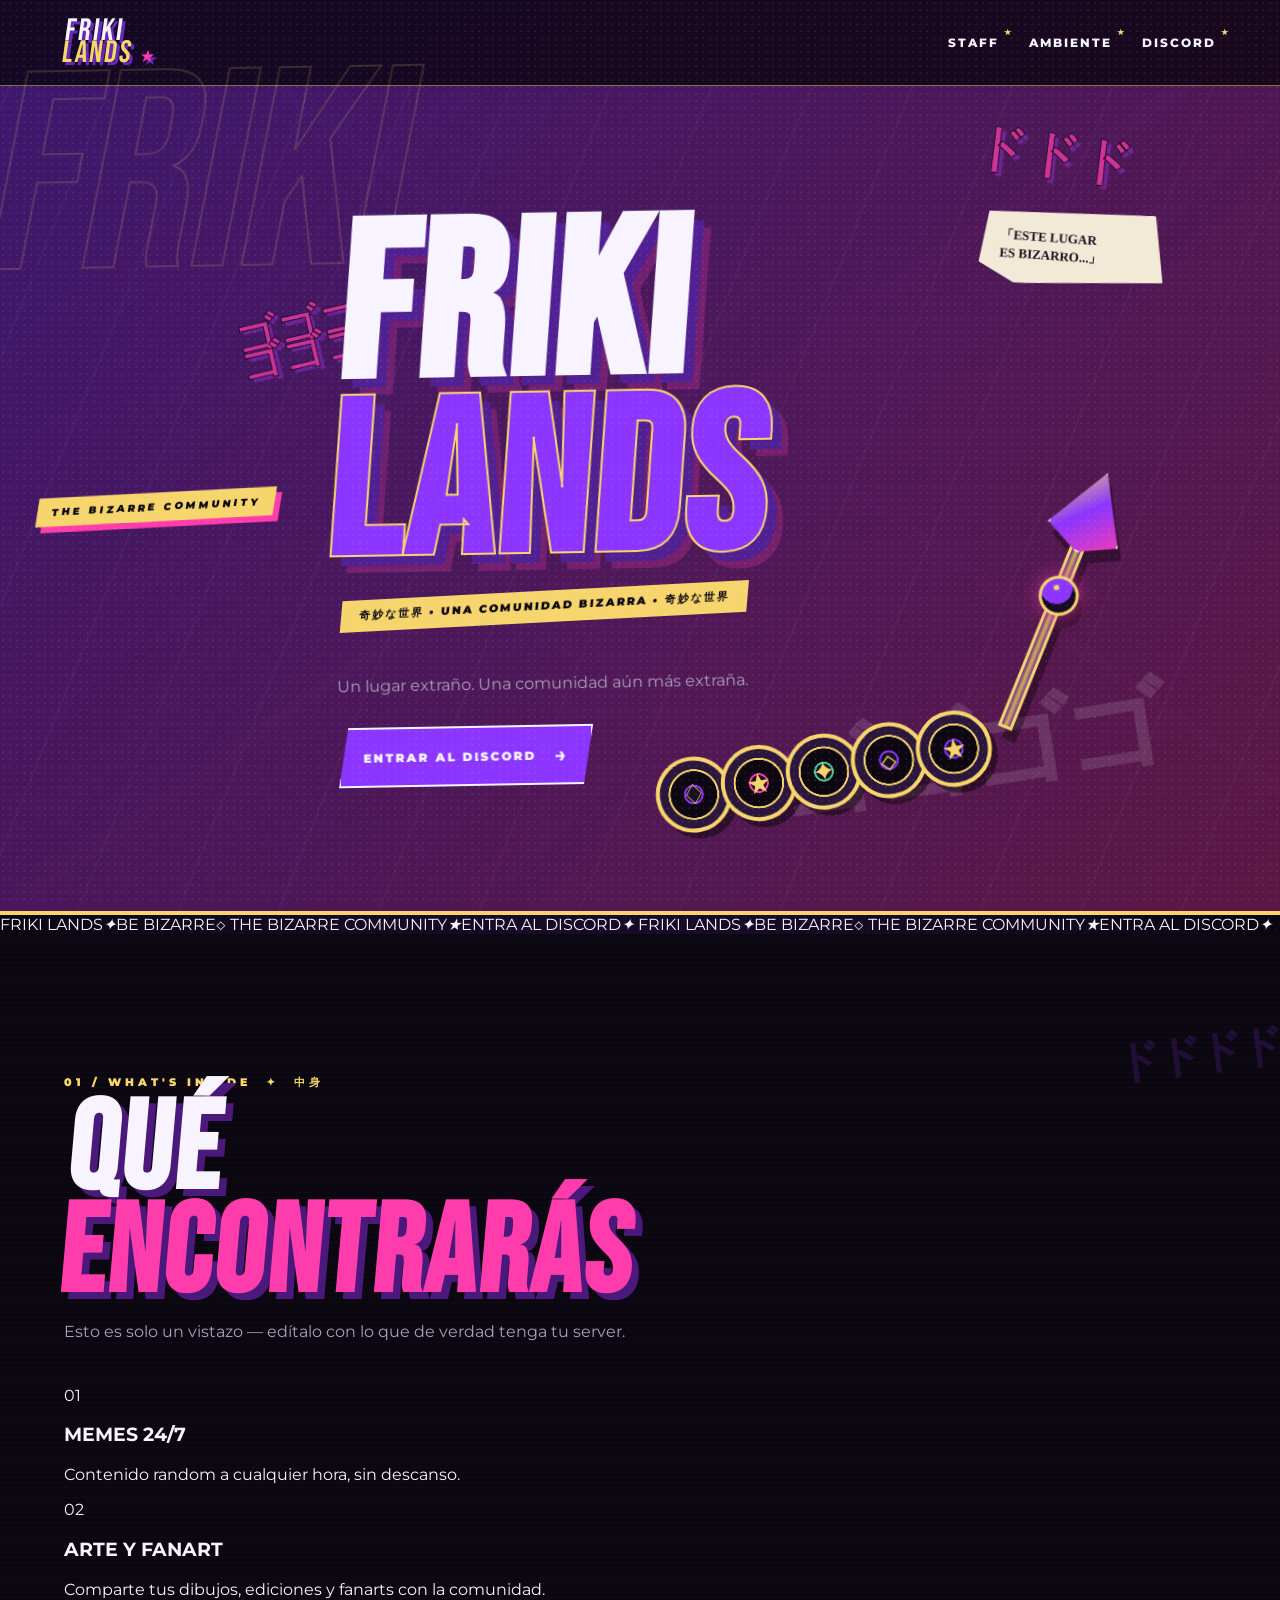
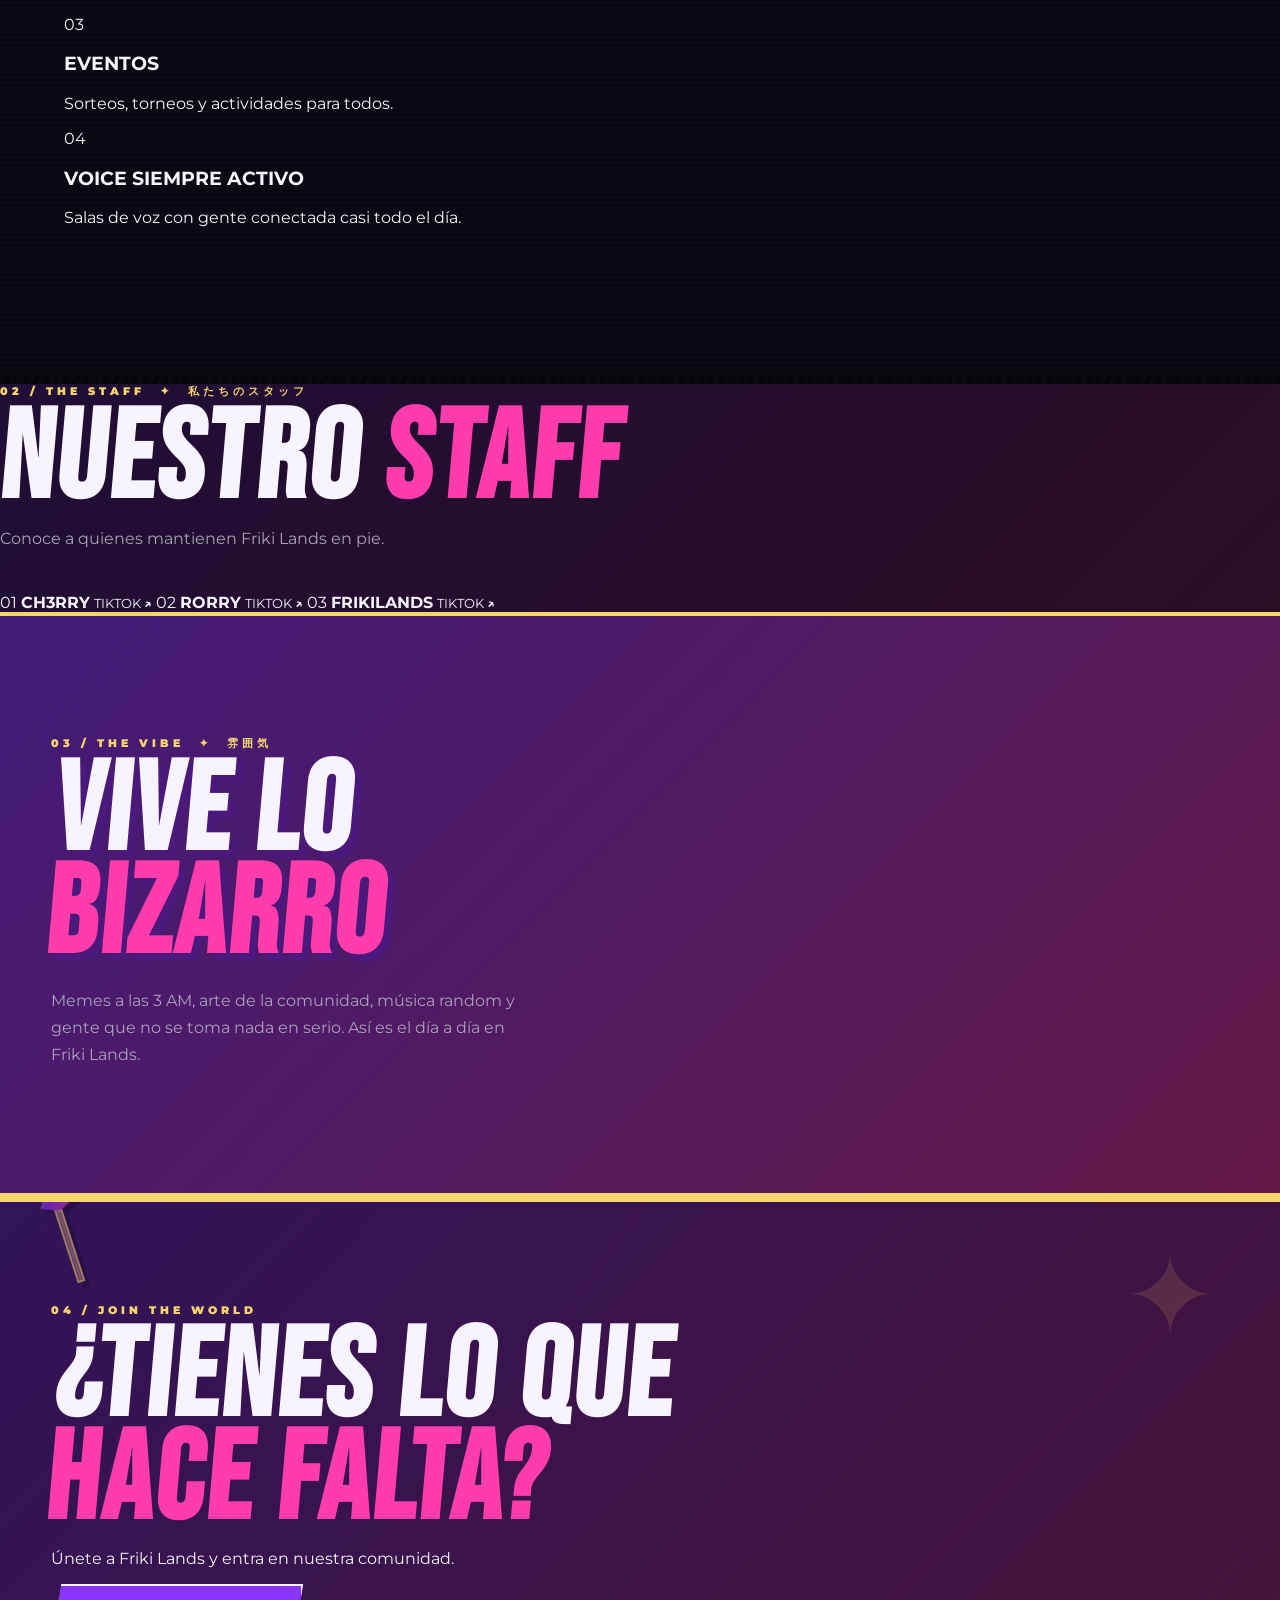
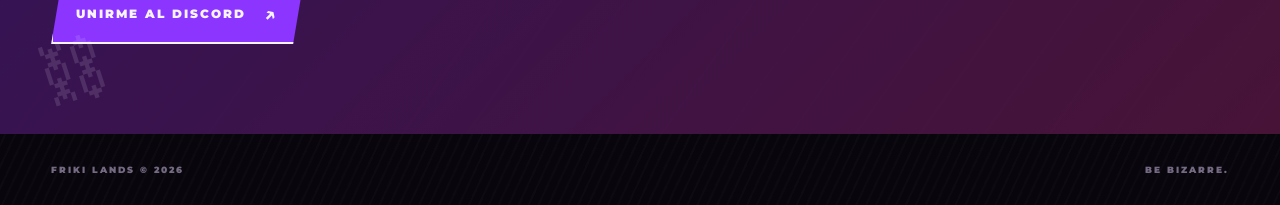
==== index.html @ d0665394 "Update index.html" ====
<!DOCTYPE html>
<html lang="es">
<head>
  <meta charset="UTF-8">
  <meta name="viewport" content="width=device-width, initial-scale=1.0">
  <meta name="description" content="Friki Lands — comunidad y servidor de Discord.">
  <title>FRIKI LANDS — Bizarre Community</title>

  <link rel="icon" href="data:image/svg+xml,<svg xmlns=%22http://www.w3.org/2000/svg%22 viewBox=%220 0 100 100%22><text y=%22.9em%22 font-size=%2290%22>⭐</text></svg>">

  <meta property="og:title" content="FRIKI LANDS — Bizarre Community">
  <meta property="og:description" content="Un lugar extraño. Una comunidad aún más extraña. Únete a nuestro Discord.">
  <meta property="og:type" content="website">
  <meta property="og:url" content="https://nex47-coder.github.io/friki-lands/">
  <meta name="theme-color" content="#09060f">

  <link rel="stylesheet" href="style.css">
</head>
<body>

  <!-- ============ HERO ============ -->
  <header class="hero">
    <div class="duo-photo" aria-hidden="true">
      <div class="duo-img"></div>
      <div class="duo-tint"></div>
      <div class="duo-dark"></div>
    </div>

    <nav>
      <a class="logo" href="#inicio">FRIKI<br><span>LANDS</span> <i>★</i></a>
      <div class="nav-links">
        <a href="#staff">STAFF</a>
        <a href="#ambiente">AMBIENTE</a>
        <a href="#discord">DISCORD</a>
      </div>
    </nav>

    <main id="inicio" class="hero-content">
      <div class="manga-tag">THE BIZARRE COMMUNITY</div>

      <div class="hero-copy">
        <div class="hero-sfx sfx-left">ゴゴゴ<br>ゴゴゴ</div>
        <div class="hero-sfx sfx-right">ドドド</div>

        <h1>FRIKI<br><span>LANDS</span></h1>
        <div class="japanese-strip">奇妙な世界 • UNA COMUNIDAD BIZARRA • 奇妙な世界</div>

        <p class="subtitle">Un lugar extraño. Una comunidad aún más extraña.</p>
        <a class="jojo-button" href="#discord">ENTRAR AL DISCORD <b>→</b></a>
      </div>

      <div class="requiem-arrow" aria-hidden="true">
        <div class="arrow-shaft"></div>
        <div class="arrow-head"></div>
        <div class="arrow-orb"></div>
      </div>

      <div class="stand-discs" aria-hidden="true">
        <div class="disc d1">♢</div><div class="disc d2">★</div>
        <div class="disc d3">✦</div><div class="disc d4">◇</div>
        <div class="disc d5">★</div>
      </div>

      <div class="speech-bubble">「ESTE LUGAR<br>ES BIZARRO...」</div>
      <div class="onomatopoeia">ゴゴゴゴ</div>
    </main>
  </header>

  <div class="section-divider div-gold"></div>

  <!-- ============ MARQUEE ============ -->
  <div class="marquee" aria-hidden="true">
    <div class="marquee-track">
      <span>FRIKI LANDS</span><i>✦</i><span>BE BIZARRE</span><i>◇</i>
      <span>THE BIZARRE COMMUNITY</span><i>★</i><span>ENTRA AL DISCORD</span><i>✦</i>
      <span>FRIKI LANDS</span><i>✦</i><span>BE BIZARRE</span><i>◇</i>
      <span>THE BIZARRE COMMUNITY</span><i>★</i><span>ENTRA AL DISCORD</span><i>✦</i>
    </div>
  </div>

  <div class="section-divider div-purple"></div>

  <!-- ============ FEATURES ============ -->
  <section id="features" class="section features-section">
    <p class="section-label">01 / WHAT'S INSIDE　✦　中身</p>
    <h2>QUÉ<br><span>ENCONTRARÁS</span></h2>
    <p class="section-text">Esto es solo un vistazo — edítalo con lo que de verdad tenga tu server.</p>

    <div class="features-grid">
      <div class="feature-card fc1">
        <span class="feature-number">01</span>
        <h3>MEMES 24/7</h3>
        <p>Contenido random a cualquier hora, sin descanso.</p>
      </div>
      <div class="feature-card fc2">
        <span class="feature-number">02</span>
        <h3>ARTE Y FANART</h3>
        <p>Comparte tus dibujos, ediciones y fanarts con la comunidad.</p>
      </div>
      <div class="feature-card fc3">
        <span class="feature-number">03</span>
        <h3>EVENTOS</h3>
        <p>Sorteos, torneos y actividades para todos.</p>
      </div>
      <div class="feature-card fc4">
        <span class="feature-number">04</span>
        <h3>VOICE SIEMPRE ACTIVO</h3>
        <p>Salas de voz con gente conectada casi todo el día.</p>
      </div>
    </div>
  </section>

  <div class="section-divider div-pink"></div>

  <!-- ============ STAFF ============ -->
  <section id="staff" class="staff-section">
    <div class="duo-photo" aria-hidden="true">
      <div class="duo-img"></div>
      <div class="duo-tint"></div>
      <div class="duo-dark"></div>
    </div>

    <div class="staff-inner">
      <p class="section-label">02 / THE STAFF　✦　私たちのスタッフ</p>
      <h2>NUESTRO <span>STAFF</span></h2>
      <p class="section-text">Conoce a quienes mantienen Friki Lands en pie.</p>

      <div class="staff-list">
        <a class="staff-row" href="https://www.tiktok.com/@t0mate.ch3rry?_r=1&_t=ZN-99SaPLfQAy6"
           target="_blank" rel="noopener noreferrer">
          <span class="row-number">01</span>
          <strong>CH3RRY</strong>
          <small>TIKTOK <b>↗</b></small>
        </a>
        <a class="staff-row" href="https://www.tiktok.com/@rorrr._01?_r=1&_t=ZN-99SaQRXqI9H"
           target="_blank" rel="noopener noreferrer">
          <span class="row-number">02</span>
          <strong>RORRY</strong>
          <small>TIKTOK <b>↗</b></small>
        </a>
        <a class="staff-row" href="https://www.tiktok.com/@friki.lands?_r=1&_t=ZN-99SaR3W61zS"
           target="_blank" rel="noopener noreferrer">
          <span class="row-number">03</span>
          <strong>FRIKILANDS</strong>
          <small>TIKTOK <b>↗</b></small>
        </a>
      </div>
    </div>
  </section>

  <div class="section-divider div-gold"></div>

  <!-- ============ AMBIENTE ============ -->
  <section id="ambiente" class="ambience-banner">
    <div class="duo-photo" aria-hidden="true">
      <div class="duo-img"></div>
      <div class="duo-tint"></div>
      <div class="duo-dark"></div>
    </div>
    <div class="ambience-content">
      <p class="section-label">03 / THE VIBE　✦　雰囲気</p>
      <h2>VIVE LO<br><span>BIZARRO</span></h2>
      <p class="ambience-text">Memes a las 3 AM, arte de la comunidad, música random y gente que no se toma nada en serio. Así es el día a día en Friki Lands.</p>
    </div>
  </section>

  <div class="section-divider div-purple"></div>

  <!-- ============ DISCORD CTA ============ -->
  <section id="discord" class="discord-section">
    <div class="duo-photo" aria-hidden="true">
      <div class="duo-img"></div>
      <div class="duo-tint"></div>
      <div class="duo-dark"></div>
    </div>

    <div class="discord-grid">
      <div class="discord-copy">
        <p class="section-label">04 / JOIN THE WORLD</p>
        <h2>¿TIENES LO QUE<br><span>HACE FALTA?</span></h2>
        <p>Únete a Friki Lands y entra en nuestra comunidad.</p>
        <a class="jojo-button" href="https://discord.gg/bZRkCKvanz"
           target="_blank" rel="noopener noreferrer">UNIRME AL DISCORD <b>↗</b></a>
      </div>

      <div class="discord-side" aria-hidden="true">
        <div class="mini-arrow">
          <div class="arrow-shaft"></div>
          <div class="arrow-head"></div>
        </div>
        <div class="disc-decoration">✦</div>
        <div class="chain-decoration">⛓</div>
      </div>
    </div>
  </section>

  <footer>
    <span>FRIKI LANDS © 2026</span>
    <span>BE BIZARRE.</span>
  </footer>

  <script src="script.js"></script>
</body>
</html>
---- style.css ----
@import url('https://fonts.googleapis.com/css2?family=Bebas+Neue&family=Montserrat:wght@400;600;800;900&display=swap');

:root {
  --bg: #09060f;
  --panel: #130d1d;
  --purple: #8b35ff;
  --pink: #ff3cac;
  --gold: #f7d56d;
  --white: #f7f4ff;
  --muted: #aaa0ba;
}

* { box-sizing: border-box; }
html { scroll-behavior: smooth; }

body {
  margin: 0;
  background:
    radial-gradient(circle at 70% 20%, rgba(139,53,255,.18), transparent 30%),
    var(--bg);
  color: var(--white);
  font-family: Montserrat, Arial, sans-serif;
  overflow-x: hidden;
}

a { color: inherit; text-decoration: none; }

.hero {
  min-height: 100vh;
  position: relative;
  isolation: isolate;
  overflow: hidden;
  background:
    linear-gradient(120deg, rgba(255,60,172,.08), transparent 35%),
    linear-gradient(300deg, rgba(139,53,255,.14), transparent 45%);
}

.hero::after {
  content: "";
  position: absolute;
  inset: 0;
  z-index: -1;
  background: repeating-linear-gradient(
    -68deg,
    transparent 0 90px,
    rgba(255,255,255,.025) 91px 93px
  );
  pointer-events: none;
}

nav {
  width: min(1200px, 92%);
  margin: auto;
  padding: 28px 0;
  display: flex;
  justify-content: space-between;
  align-items: center;
}

.logo {
  font-family: "Bebas Neue", sans-serif;
  font-size: 27px;
  line-height: .72;
  letter-spacing: 2px;
  transform: skew(-8deg);
}

.logo span { color: var(--gold); }

.nav-links {
  display: flex;
  gap: 30px;
  font-size: 12px;
  font-weight: 800;
  letter-spacing: 2px;
}

.nav-links a:hover { color: var(--gold); }

.hero-content {
  width: min(1200px, 92%);
  margin: 16vh auto 0;
  position: relative;
}

.eyebrow, .section-label {
  color: var(--gold);
  font-size: 11px;
  font-weight: 900;
  letter-spacing: 4px;
}

h1, h2 {
  font-family: "Bebas Neue", sans-serif;
  margin: 8px 0;
  line-height: .82;
  letter-spacing: 3px;
  transform: skew(-5deg);
}

h1 { font-size: clamp(90px, 17vw, 220px); }
h1 span, h2 span { color: var(--pink); }

.subtitle {
  max-width: 500px;
  color: var(--muted);
  font-size: 16px;
  line-height: 1.7;
  margin: 28px 0;
}

.jojo-button {
  display: inline-flex;
  align-items: center;
  gap: 18px;
  padding: 16px 23px;
  background: var(--purple);
  border: 2px solid var(--white);
  font-size: 12px;
  font-weight: 900;
  letter-spacing: 2px;
  clip-path: polygon(4% 0,100% 0,96% 100%,0 100%);
  transition: transform .2s, background .2s;
}

.jojo-button:hover {
  transform: translate(-5px,-5px) skew(-2deg);
  background: var(--pink);
}

.jojo-button b { font-size: 20px; }

.onomatopoeia {
  position: absolute;
  right: 7%;
  bottom: 10%;
  font-size: clamp(45px, 8vw, 110px);
  font-weight: 900;
  letter-spacing: -7px;
  opacity: .12;
  transform: rotate(-8deg);
}

.section {
  width: min(1200px, 92%);
  margin: auto;
  padding: 120px 0;
}

h2 { font-size: clamp(65px, 10vw, 125px); }

.section-text {
  color: var(--muted);
  margin-bottom: 45px;
}

.members {
  display: grid;
  grid-template-columns: repeat(3, 1fr);
  gap: 18px;
}

.member-card {
  min-height: 190px;
  padding: 25px;
  position: relative;
  display: flex;
  flex-direction: column;
  justify-content: flex-end;
  overflow: hidden;
  background: linear-gradient(145deg, #191024, #0d0914);
  border: 1px solid #38294a;
  transition: transform .2s, border-color .2s;
}

.member-card::before {
  content: attr(data-name);
  position: absolute;
  top: 10px;
  right: -5px;
  font-family: "Bebas Neue";
  font-size: 100px;
  opacity: .045;
}

.member-card:hover {
  transform: translateY(-8px) rotate(-1deg);
  border-color: var(--pink);
}

.card-number {
  position: absolute;
  top: 20px;
  left: 22px;
  color: var(--gold);
  font-size: 10px;
  font-weight: 900;
}

.member-card strong {
  font-family: "Bebas Neue";
  font-size: 50px;
  letter-spacing: 2px;
}

.member-card small {
  color: var(--pink);
  font-size: 10px;
  font-weight: 900;
  letter-spacing: 2px;
}

.discord-section {
  padding: 90px 4%;
  background:
    repeating-linear-gradient(125deg, transparent 0 50px, rgba(255,255,255,.025) 51px 53px),
    linear-gradient(135deg, #160b25, #09060f);
}

.discord-box {
  width: min(1000px, 100%);
  margin: auto;
  padding: clamp(35px, 7vw, 85px);
  border: 2px solid var(--purple);
  box-shadow: 15px 15px 0 rgba(255,60,172,.12);
}

.discord-box p:not(.section-label) {
  color: var(--muted);
  margin: 25px 0 35px;
}

footer {
  width: min(1200px, 92%);
  margin: auto;
  padding: 30px 0;
  display: flex;
  justify-content: space-between;
  color: #746a82;
  font-size: 9px;
  font-weight: 900;
  letter-spacing: 2px;
}

@media (max-width: 700px) {
  .nav-links { gap: 12px; font-size: 9px; }
  .hero-content { margin-top: 20vh; }
  .members { grid-template-columns: 1fr; }
  .member-card { min-height: 150px; }
  footer { flex-direction: column; gap: 10px; }
}


/* --- EXTRA BIZARRE / MANGA PRESENTATION --- */
body::before {
  content: "";
  position: fixed;
  inset: 0;
  pointer-events: none;
  z-index: 50;
  opacity: .10;
  background-image:
    radial-gradient(circle, rgba(255,255,255,.8) 1px, transparent 1px);
  background-size: 7px 7px;
  mix-blend-mode: screen;
}

.hero-content {
  transform: rotate(-1deg);
}

.hero-content::before {
  content: "FRIKI";
  position: absolute;
  left: -3vw;
  top: -9vh;
  z-index: -1;
  font-family: "Bebas Neue", sans-serif;
  font-size: clamp(120px, 22vw, 290px);
  letter-spacing: -4px;
  color: transparent;
  -webkit-text-stroke: 2px rgba(247,213,109,.16);
  transform: skew(-12deg);
}

h1 {
  text-shadow:
    7px 7px 0 rgba(139,53,255,.35),
    -4px 2px 0 rgba(255,60,172,.18);
}

h1 span {
  -webkit-text-stroke: 1px var(--white);
}

.eyebrow::before {
  content: "✦ ";
}

.jojo-button {
  box-shadow:
    7px 7px 0 rgba(255,60,172,.25),
    -4px -4px 0 rgba(247,213,109,.10);
}

.jojo-stars {
  position: absolute;
  right: 14%;
  top: 30%;
  font-size: 42px;
  letter-spacing: 14px;
  color: var(--gold);
  opacity: .28;
  transform: rotate(-14deg);
  animation: floatStars 3s ease-in-out infinite;
}

.arrow-shape {
  position: absolute;
  right: 4%;
  bottom: 18%;
  font-size: 130px;
  color: var(--pink);
  opacity: .10;
  transform: rotate(-25deg);
}

.section {
  position: relative;
}

.section::after {
  content: "ドドドド";
  position: absolute;
  right: 0;
  top: 90px;
  font-size: 45px;
  font-weight: 900;
  letter-spacing: -5px;
  color: var(--purple);
  opacity: .16;
  transform: rotate(-7deg);
}

.member-card {
  border-width: 2px;
  clip-path: polygon(0 7%, 4% 0, 96% 0, 100% 7%, 100% 94%, 96% 100%, 4% 100%, 0 94%);
}

.member-card strong {
  text-shadow: 4px 4px 0 rgba(139,53,255,.30);
}

.member-card:hover {
  box-shadow: 9px 9px 0 rgba(255,60,172,.15);
}

.discord-box {
  position: relative;
  overflow: hidden;
}

.discord-box::before {
  content: "！！";
  position: absolute;
  right: 2%;
  top: -25px;
  font-family: "Bebas Neue";
  font-size: 180px;
  color: var(--gold);
  opacity: .07;
  transform: rotate(12deg);
}

@keyframes floatStars {
  0%,100% { transform: translateY(0) rotate(-14deg); }
  50% { transform: translateY(-12px) rotate(-10deg); }
}


/* ===== FRIKI LANDS — EXTRA MANGA / BIZARRE STYLE ===== */

body {
  background:
    radial-gradient(circle at 50% 12%, rgba(139,53,255,.28), transparent 28%),
    repeating-linear-gradient(115deg, rgba(255,255,255,.018) 0 2px, transparent 2px 9px),
    #08050d;
}

.hero {
  min-height: 100vh;
  border-bottom: 4px solid #f7d56d;
}

.hero::before {
  content: "";
  position: absolute;
  inset: 70px 0 0;
  background:
    linear-gradient(145deg, transparent 0 48%, rgba(255,60,172,.11) 48.2% 49%, transparent 49.2%),
    linear-gradient(35deg, transparent 0 58%, rgba(139,53,255,.13) 58.2% 59%, transparent 59.2%);
  z-index: -1;
  pointer-events: none;
}

nav {
  border-bottom: 1px solid rgba(247,213,109,.5);
  max-width: none;
  width: 100%;
  padding: 20px 5%;
  background: rgba(5,3,9,.72);
  backdrop-filter: blur(6px);
}

.logo {
  font-size: 31px;
  text-shadow: 3px 3px 0 rgba(139,53,255,.7);
}

.logo i {
  color: var(--pink);
  font-style: normal;
  font-size: 17px;
}

.nav-links a {
  position: relative;
}
.nav-links a::after {
  content: "★";
  position: absolute;
  right: -14px;
  top: -8px;
  font-size: 8px;
  color: var(--gold);
}

.hero-content {
  width: min(1280px, 94%);
  min-height: calc(100vh - 75px);
  margin: 0 auto;
  display: flex;
  align-items: center;
  position: relative;
}

.hero-copy {
  width: 72%;
  position: relative;
  z-index: 3;
  padding: 80px 0 100px 5%;
}

.manga-tag {
  display: inline-block;
  padding: 8px 14px;
  background: var(--gold);
  color: #0a0610;
  font-weight: 900;
  font-size: 10px;
  letter-spacing: 3px;
  transform: skew(-12deg) rotate(-2deg);
  box-shadow: 6px 6px 0 var(--pink);
}

.hero-copy h1 {
  margin-top: 25px;
  font-size: clamp(105px, 17vw, 230px);
  -webkit-text-stroke: 2px #f7f4ff;
  text-shadow: 11px 10px 0 #512092, 18px 17px 0 rgba(255,60,172,.22);
}

.hero-copy h1 span {
  -webkit-text-stroke: 2px #f7d56d;
  color: #8b35ff;
}

.japanese-strip {
  display: inline-block;
  padding: 8px 18px;
  margin: 5px 0 20px 5px;
  background: #f7d56d;
  color: #0a0610;
  font-weight: 900;
  font-size: 11px;
  letter-spacing: 2px;
  transform: rotate(-2deg) skew(-8deg);
}

.hero-sfx {
  position: absolute;
  font-weight: 900;
  line-height: .65;
  color: var(--pink);
  opacity: .72;
  -webkit-text-stroke: 1px #120919;
  text-shadow: 4px 4px 0 #7b27a8;
  pointer-events: none;
}
.sfx-left { left: -4%; top: 25%; font-size: 42px; transform: rotate(-12deg); }
.sfx-right { right: 0; top: 4%; font-size: 52px; transform: rotate(8deg); }

.speech-bubble {
  position: absolute;
  right: 6%;
  top: 16%;
  width: 185px;
  padding: 20px;
  background: #f2e9d7;
  color: #17101d;
  font-family: Georgia, serif;
  font-weight: 900;
  font-size: 13px;
  line-height: 1.4;
  transform: rotate(5deg);
  clip-path: polygon(4% 8%, 94% 0, 100% 87%, 20% 100%, 0 75%);
  z-index: 5;
  box-shadow: 9px 9px 0 rgba(0,0,0,.45);
}

.requiem-arrow {
  position: absolute;
  right: 13%;
  bottom: 16%;
  width: 75px;
  height: 310px;
  transform: rotate(23deg);
  z-index: 4;
  filter: drop-shadow(8px 10px 0 rgba(0,0,0,.35));
}
.arrow-shaft {
  position: absolute;
  left: 30px;
  top: 55px;
  width: 15px;
  height: 220px;
  border: 3px solid #f7d56d;
  background: linear-gradient(90deg,#5d2aa0,#d8ad45,#6c35ad);
}
.arrow-head {
  position: absolute;
  left: 0;
  top: 0;
  width: 75px;
  height: 85px;
  background: linear-gradient(135deg,#f7d56d,#8b35ff 48%,#ff3cac);
  clip-path: polygon(50% 0,100% 78%,50% 100%,0 78%);
  border: 2px solid #f7f4ff;
}
.arrow-orb {
  position: absolute;
  left: 18px;
  top: 112px;
  width: 40px;
  height: 40px;
  border: 3px solid #f7d56d;
  border-radius: 50%;
  background: radial-gradient(circle at 35% 30%, #f7d56d 0 8%, #8b35ff 9% 50%, #160b25 51%);
  box-shadow: 0 0 20px rgba(255,60,172,.6);
}

.stand-discs {
  position: absolute;
  right: 21%;
  bottom: 12%;
  display: flex;
  gap: -2px;
  transform: rotate(-9deg);
  z-index: 2;
}
.disc {
  width: 76px;
  height: 76px;
  margin-left: -10px;
  border-radius: 50%;
  border: 4px solid #f7d56d;
  background: radial-gradient(circle, #17101f 0 16%, #8b35ff 17% 20%, #0c0710 21% 48%, #f7d56d 49% 52%, #2b173d 53%);
  display: grid;
  place-items: center;
  color: #f7d56d;
  font-size: 28px;
  box-shadow: 5px 7px 0 rgba(0,0,0,.45);
}
.d2 { background: radial-gradient(circle, #17101f 0 16%, #ff3cac 17% 20%, #0c0710 21% 48%, #f7d56d 49% 52%, #2b173d 53%); }
.d3 { background: radial-gradient(circle, #17101f 0 16%, #4bce9a 17% 20%, #0c0710 21% 48%, #f7d56d 49% 52%, #2b173d 53%); }

.section {
  width: 100%;
  padding: 130px 5%;
  background:
    repeating-linear-gradient(0deg, rgba(255,255,255,.015) 0 1px, transparent 1px 5px),
    #0b0710;
}

.section > * {
  max-width: 1200px;
  margin-left: auto;
  margin-right: auto;
}

.section h2 {
  text-shadow: 7px 7px 0 #4b197b;
}

.members {
  max-width: 1200px;
  perspective: 1000px;
}

.member-card {
  min-height: 300px;
  border: 3px solid #f7d56d;
  background:
    radial-gradient(circle at 80% 15%, rgba(255,255,255,.12), transparent 20%),
    repeating-linear-gradient(135deg, rgba(255,255,255,.03) 0 3px, transparent 3px 10px),
    linear-gradient(145deg, #241136, #0b0710);
  box-shadow: 9px 9px 0 #411665;
}

.member-card:nth-child(1) { transform: rotate(-2deg); }
.member-card:nth-child(2) { transform: translateY(15px) rotate(1deg); }
.member-card:nth-child(3) { transform: rotate(2deg); }

.member-card::after {
  content: "ド";
  position: absolute;
  right: 8px;
  bottom: -15px;
  font-size: 95px;
  font-weight: 900;
  color: var(--pink);
  opacity: .13;
}

.member-card strong {
  font-size: 58px;
  -webkit-text-stroke: 1px #f7f4ff;
  text-shadow: 5px 5px 0 #512092;
}

.member-card small {
  margin-top: 6px;
}

.discord-section {
  position: relative;
  overflow: hidden;
  border-top: 5px solid #f7d56d;
}

.discord-box {
  border: 3px solid #f7d56d;
  background:
    radial-gradient(circle at 50% 100%, rgba(255,60,172,.2), transparent 38%),
    #10091a;
  box-shadow: 12px 12px 0 #4b197b;
}

.discord-box h2 {
  text-shadow: 7px 7px 0 #512092;
}

.disc-decoration {
  position: absolute;
  right: 5%;
  top: 5%;
  font-size: 110px;
  color: var(--gold);
  opacity: .13;
}
.chain-decoration {
  position: absolute;
  left: 3%;
  bottom: 4%;
  font-size: 70px;
  opacity: .12;
  transform: rotate(-18deg);
}

@media (max-width: 800px) {
  .hero-copy { width: 100%; padding-left: 2%; }
  .requiem-arrow { right: 3%; opacity: .65; transform: rotate(23deg) scale(.75); }
  .stand-discs { right: 5%; bottom: 8%; transform: rotate(-9deg) scale(.7); }
  .speech-bubble { right: 2%; top: 12%; transform: rotate(5deg) scale(.8); }
  .sfx-right { right: 8%; }
}


/* ===== FRIKI LANDS — STAND ARROWS & DISCS: ANIMACIÓN + NUEVAS ZONAS ===== */

@keyframes orbPulse {
  0%, 100% { box-shadow: 0 0 20px rgba(255,60,172,.6); }
  50%      { box-shadow: 0 0 34px rgba(255,60,172,.95), 0 0 12px rgba(247,213,109,.6); }
}

@keyframes arrowDrift {
  0%, 100% { transform: rotate(23deg) translateY(0); }
  50%      { transform: rotate(19deg) translateY(-12px); }
}

@keyframes discDrift {
  0%, 100% { transform: translateY(0) rotate(0deg); }
  50%      { transform: translateY(-14px) rotate(6deg); }
}

/* Dar vida a la flecha y el orbe de la portada */
.requiem-arrow { animation: arrowDrift 4.5s ease-in-out infinite; }
.arrow-orb     { animation: orbPulse 2.4s ease-in-out infinite; }

/* Los discos de la portada flotan con un pequeño desfase entre ellos */
.stand-discs .disc          { animation: discDrift 3.6s ease-in-out infinite; }
.stand-discs .disc:nth-child(2) { animation-delay: .3s; }
.stand-discs .disc:nth-child(3) { animation-delay: .6s; }
.stand-discs .disc:nth-child(4) { animation-delay: .9s; }
.stand-discs .disc:nth-child(5) { animation-delay: 1.2s; }

/* Racimo de discos reutilizado en otras secciones (STAFF) */
.stand-discs-side {
  position: absolute;
  right: 3%;
  top: 6%;
  display: flex;
  gap: -2px;
  transform: rotate(8deg);
  z-index: 0;
  opacity: .8;
  pointer-events: none;
}
.stand-discs-side .disc {
  width: 52px;
  height: 52px;
  font-size: 19px;
  margin-left: -8px;
}

/* Flecha requiem "mini", reutilizada como divisor decorativo (DISCORD) */
.mini-arrow {
  position: absolute;
  left: 4%;
  top: -30px;
  width: 34px;
  height: 130px;
  transform: rotate(-18deg);
  z-index: 0;
  opacity: .55;
  filter: drop-shadow(4px 6px 0 rgba(0,0,0,.35));
  animation: arrowDrift 5.5s ease-in-out infinite reverse;
  pointer-events: none;
}
.mini-arrow .arrow-shaft {
  position: absolute; left: 12px; top: 22px;
  width: 8px; height: 90px; border: 2px solid #f7d56d;
  background: linear-gradient(90deg,#5d2aa0,#d8ad45,#6c35ad);
}
.mini-arrow .arrow-head {
  position: absolute; left: 0; top: 0;
  width: 34px; height: 38px;
  background: linear-gradient(135deg,#f7d56d,#8b35ff 48%,#ff3cac);
  clip-path: polygon(50% 0,100% 78%,50% 100%,0 78%);
  border: 1px solid #f7f4ff;
}

@media (max-width: 800px) {
  .stand-discs-side { display: none; }
  .mini-arrow { display: none; }
}



/* ===== FRIKI LANDS — FOTOS REALES EN DUOTONO (efecto ilustración manga) ===== */
/* Fotos: Unsplash, licencia libre de uso comercial/personal, sin atribución obligatoria. */

.duo-photo {
  position: absolute;
  inset: 0;
  z-index: 0;
  overflow: hidden;
  pointer-events: none;
}
.duo-photo .duo-img {
  position: absolute;
  inset: -2%;
  background-size: cover;
  background-position: center;
  filter: grayscale(1) contrast(1.2) brightness(.8);
}
.duo-photo .duo-tint {
  position: absolute;
  inset: 0;
  background: linear-gradient(135deg, rgba(139,53,255,.9), rgba(255,60,172,.75));
  mix-blend-mode: color;
}
.duo-photo .duo-dark {
  position: absolute;
  inset: 0;
  background: rgba(6,4,10,.42);
}

/* La portada ya tiene su propio contenido en z-index positivo, así que la foto va detrás */
.hero { isolation: isolate; }
.hero .duo-photo { z-index: -1; }
.hero .duo-img { background-image: url('https://images.unsplash.com/photo-1562070268-b473c84732f1?fm=jpg&q=70&w=2400&auto=format&fit=crop'); }
.hero .duo-dark { background: rgba(6,4,10,.55); }

#staff { position: relative; isolation: isolate; }
#staff .duo-img { background-image: url('https://images.unsplash.com/photo-1610323708643-db611435cd87?fm=jpg&q=70&w=2400&auto=format&fit=crop'); background-position: center 20%; }
#staff .duo-dark { background: rgba(11,7,16,.82); }
#staff > *:not(.duo-photo) { position: relative; z-index: 1; }

.ambience-banner .duo-img { background-image: url('https://images.unsplash.com/photo-1558286506-34082b5b5a23?fm=jpg&q=70&w=2400&auto=format&fit=crop'); }
.ambience-banner .duo-dark { background: rgba(9,6,15,.5); }

.discord-section { position: relative; isolation: isolate; }
.discord-section .duo-photo { z-index: -1; }
.discord-section .duo-img { background-image: url('https://images.unsplash.com/photo-1575249050321-9d188b2a8b40?fm=jpg&q=70&w=2400&auto=format&fit=crop'); background-position: center 25%; }
.discord-section .duo-dark { background: rgba(9,6,15,.65); }

/* Tarjetas del staff: mismo tratamiento duotono, foto distinta y más pequeña */
.member-card {
  background-image:
    linear-gradient(150deg, rgba(139,53,255,.55), rgba(255,60,172,.4)),
    linear-gradient(150deg, rgba(11,7,16,.55), rgba(11,7,16,.85)),
    url('https://images.unsplash.com/photo-1610323708643-db611435cd87?fm=jpg&q=60&w=1200&auto=format&fit=crop');
  background-blend-mode: color, normal, normal;
  background-size: cover;
  background-position: center;
  filter: contrast(1.05);
}

@media (max-width: 700px) {
  .duo-photo .duo-img { background-attachment: scroll; }
}

/* Recomponer el layout de AMBIENTE (banner grande) ahora usando el sistema duotono */
.ambience-banner {
  position: relative;
  min-height: 65vh;
  display: flex;
  align-items: center;
  overflow: hidden;
  border-top: 4px solid var(--gold);
  border-bottom: 4px solid var(--gold);
  isolation: isolate;
}
.ambience-content {
  position: relative;
  z-index: 1;
  width: min(1200px, 92%);
  margin: auto;
}
.ambience-content h2 { text-shadow: 7px 7px 0 #4b197b; }
.ambience-text {
  max-width: 480px;
  color: var(--muted);
  font-size: 16px;
  line-height: 1.7;
  margin-top: 20px;
}

@media (max-width: 700px) {
  .ambience-banner { min-height: 50vh; }
}
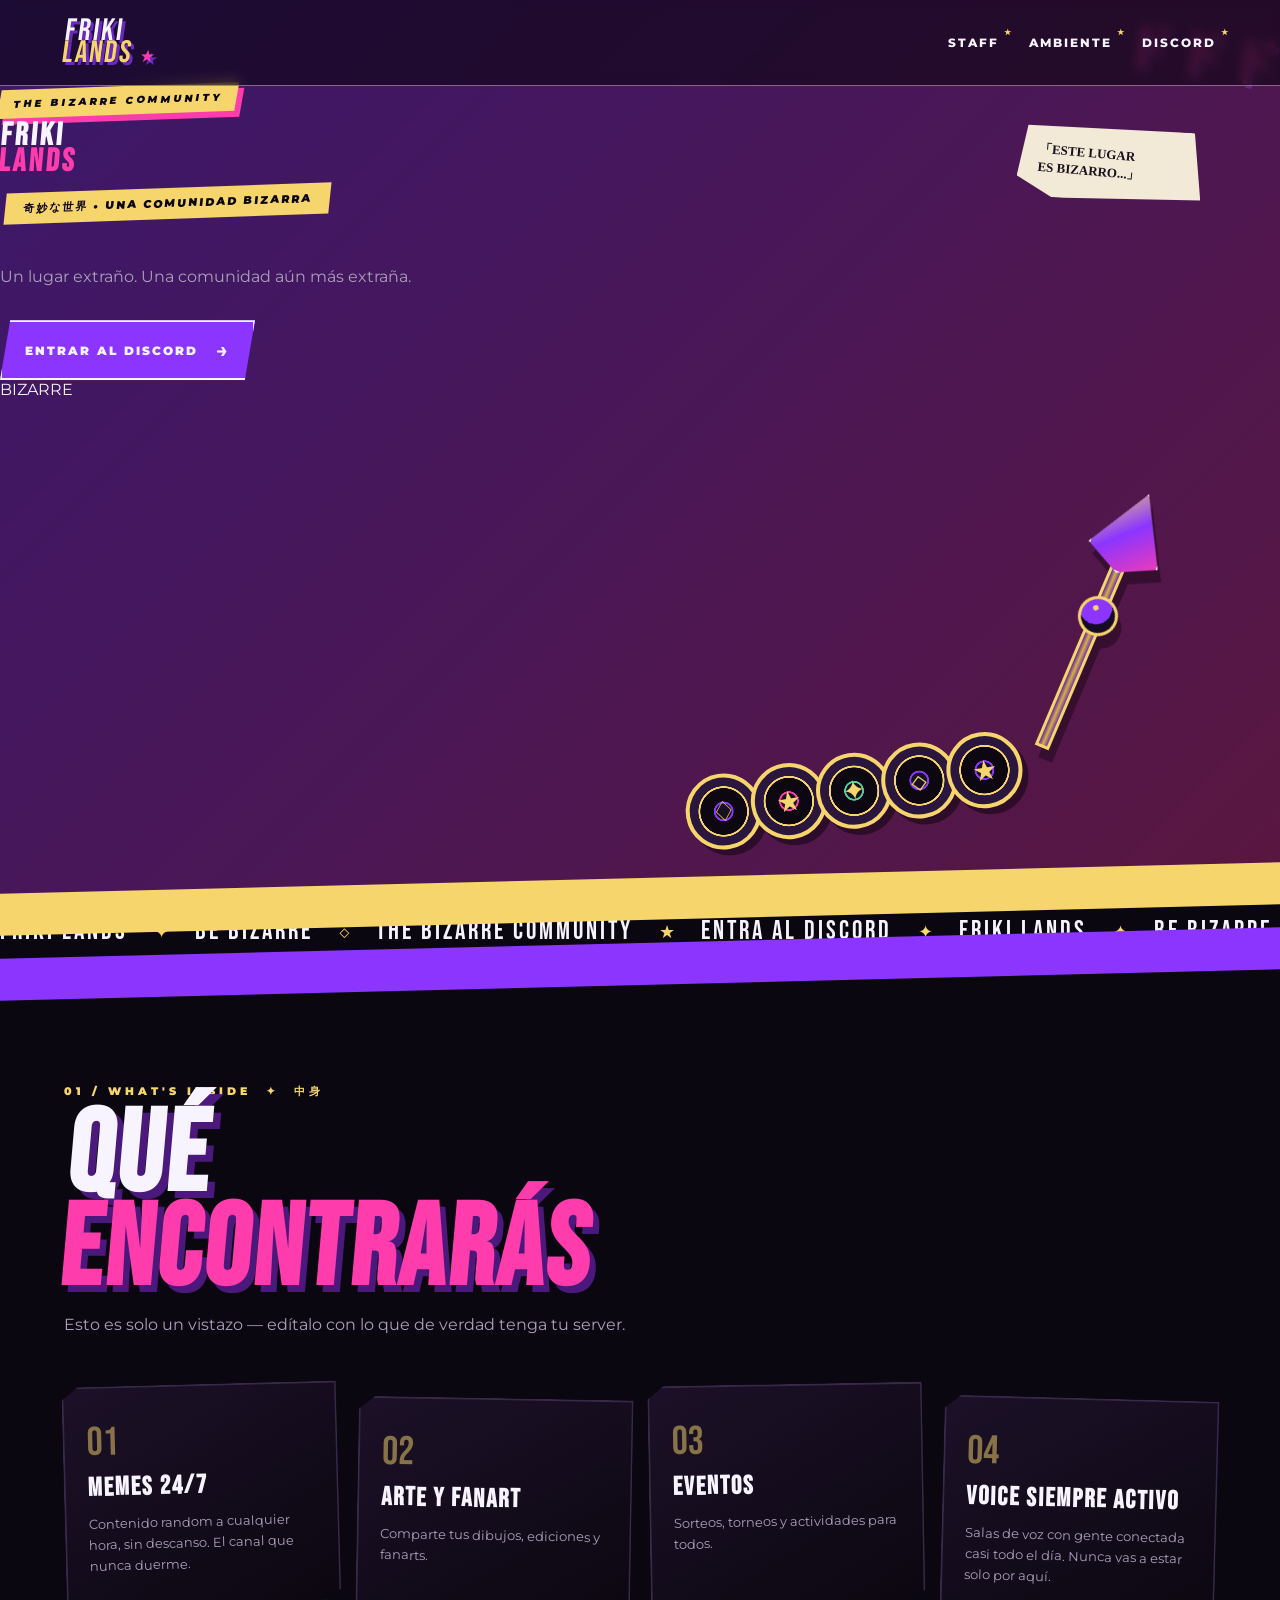
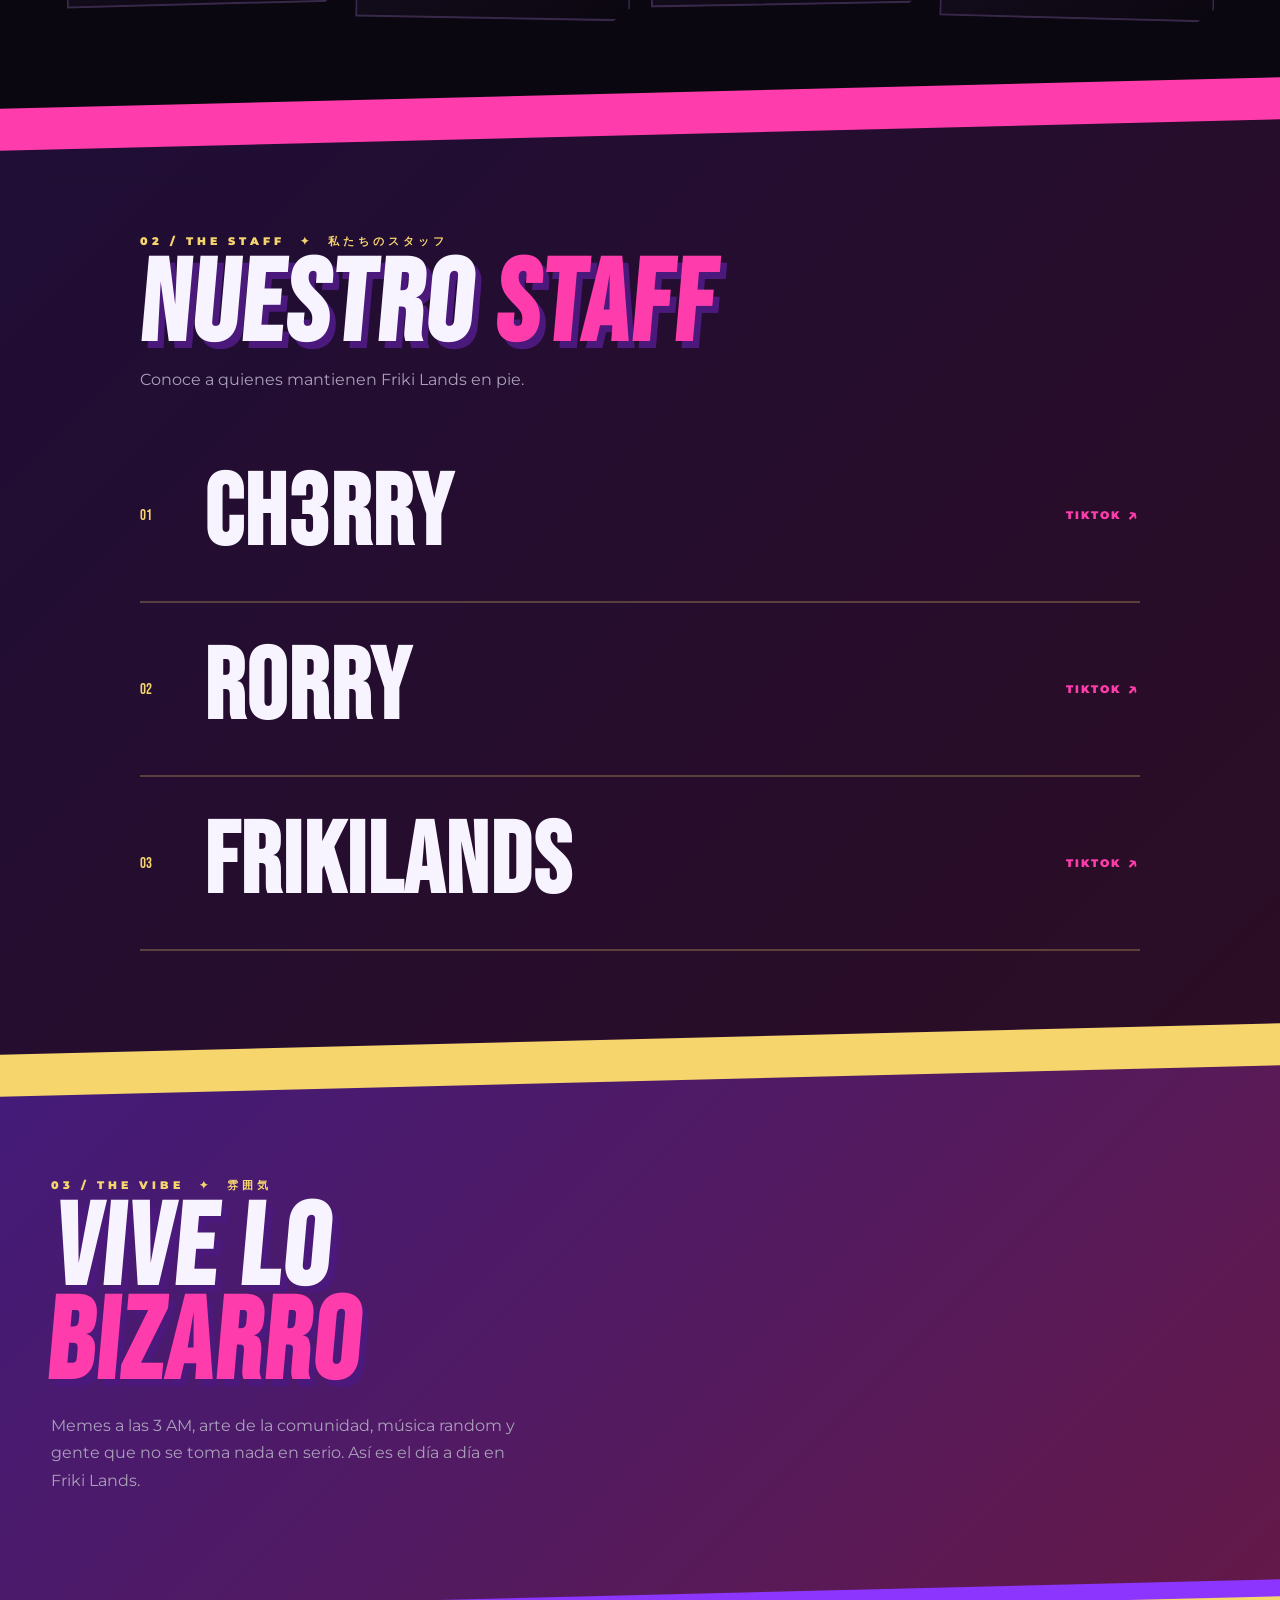
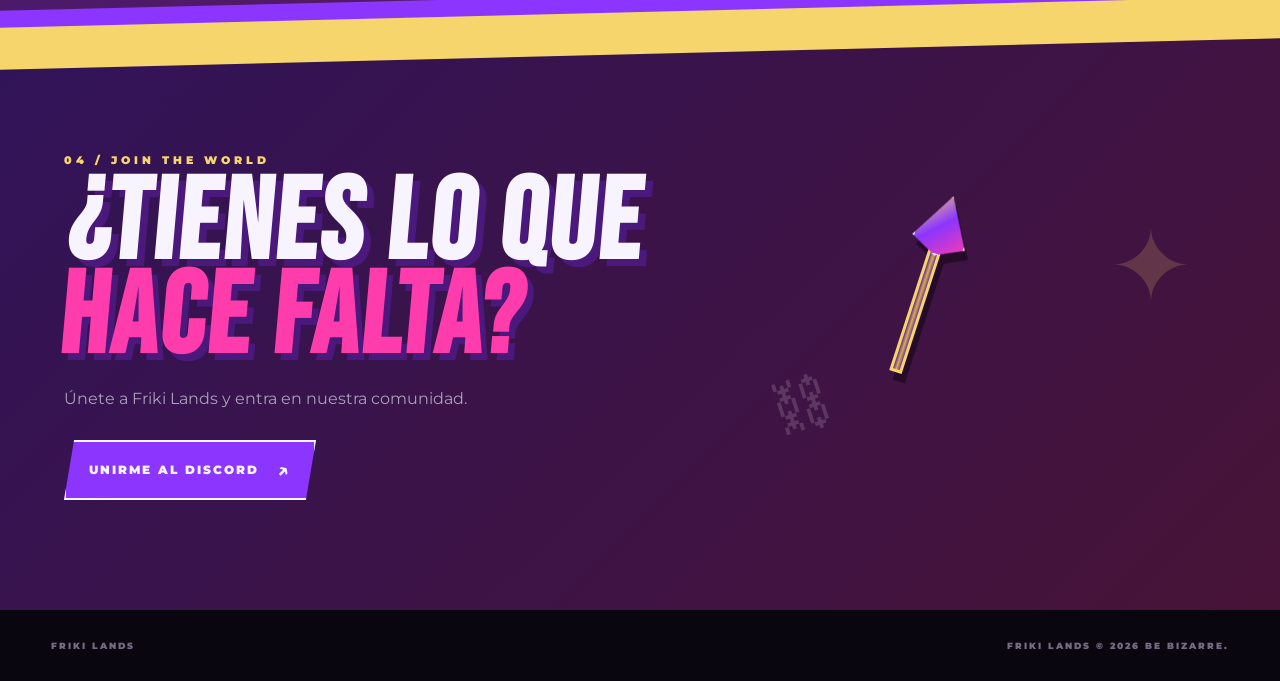
==== commit 195d9ea4: "Update index.html" ====
--- a/index.html
+++ b/index.html
@@ -18,14 +18,8 @@
 </head>
 <body>
 
-  <!-- ============ HERO ============ -->
+  <!-- ============ HERO (split-screen) ============ -->
   <header class="hero">
-    <div class="duo-photo" aria-hidden="true">
-      <div class="duo-img"></div>
-      <div class="duo-tint"></div>
-      <div class="duo-dark"></div>
-    </div>
-
     <nav>
       <a class="logo" href="#inicio">FRIKI<br><span>LANDS</span> <i>★</i></a>
       <div class="nav-links">
@@ -35,38 +29,45 @@
       </div>
     </nav>
 
-    <main id="inicio" class="hero-content">
-      <div class="manga-tag">THE BIZARRE COMMUNITY</div>
-
-      <div class="hero-copy">
-        <div class="hero-sfx sfx-left">ゴゴゴ<br>ゴゴゴ</div>
-        <div class="hero-sfx sfx-right">ドドド</div>
-
+    <div id="inicio" class="hero-split">
+      <div class="hero-left">
+        <div class="manga-tag">THE BIZARRE COMMUNITY</div>
         <h1>FRIKI<br><span>LANDS</span></h1>
-        <div class="japanese-strip">奇妙な世界 • UNA COMUNIDAD BIZARRA • 奇妙な世界</div>
-
+        <div class="japanese-strip">奇妙な世界 • UNA COMUNIDAD BIZARRA</div>
         <p class="subtitle">Un lugar extraño. Una comunidad aún más extraña.</p>
         <a class="jojo-button" href="#discord">ENTRAR AL DISCORD <b>→</b></a>
       </div>
 
-      <div class="requiem-arrow" aria-hidden="true">
-        <div class="arrow-shaft"></div>
-        <div class="arrow-head"></div>
-        <div class="arrow-orb"></div>
-      </div>
-
-      <div class="stand-discs" aria-hidden="true">
-        <div class="disc d1">♢</div><div class="disc d2">★</div>
-        <div class="disc d3">✦</div><div class="disc d4">◇</div>
-        <div class="disc d5">★</div>
-      </div>
-
-      <div class="speech-bubble">「ESTE LUGAR<br>ES BIZARRO...」</div>
-      <div class="onomatopoeia">ゴゴゴゴ</div>
-    </main>
+      <div class="hero-right">
+        <div class="duo-photo" aria-hidden="true">
+          <div class="duo-img"></div>
+          <div class="duo-tint"></div>
+          <div class="duo-dark"></div>
+        </div>
+
+        <div class="hero-sfx sfx-right">ドドド</div>
+
+        <div class="requiem-arrow" aria-hidden="true">
+          <div class="arrow-shaft"></div>
+          <div class="arrow-head"></div>
+          <div class="arrow-orb"></div>
+        </div>
+
+        <div class="stand-discs" aria-hidden="true">
+          <div class="disc d1">♢</div><div class="disc d2">★</div>
+          <div class="disc d3">✦</div><div class="disc d4">◇</div>
+          <div class="disc d5">★</div>
+        </div>
+
+        <div class="speech-bubble">「ESTE LUGAR<br>ES BIZARRO...」</div>
+      </div>
+    </div>
+
+    <div class="hero-bigword" aria-hidden="true">BIZARRE</div>
   </header>
 
   <div class="section-divider div-gold"></div>
+
 
   <!-- ============ MARQUEE ============ -->
   <div class="marquee" aria-hidden="true">
@@ -87,25 +88,25 @@
     <p class="section-text">Esto es solo un vistazo — edítalo con lo que de verdad tenga tu server.</p>
 
     <div class="features-grid">
-      <div class="feature-card fc1">
+      <div class="feature-card fc1 fc-big">
         <span class="feature-number">01</span>
         <h3>MEMES 24/7</h3>
-        <p>Contenido random a cualquier hora, sin descanso.</p>
+        <p>Contenido random a cualquier hora, sin descanso. El canal que nunca duerme.</p>
       </div>
       <div class="feature-card fc2">
         <span class="feature-number">02</span>
         <h3>ARTE Y FANART</h3>
-        <p>Comparte tus dibujos, ediciones y fanarts con la comunidad.</p>
+        <p>Comparte tus dibujos, ediciones y fanarts.</p>
       </div>
       <div class="feature-card fc3">
         <span class="feature-number">03</span>
         <h3>EVENTOS</h3>
         <p>Sorteos, torneos y actividades para todos.</p>
       </div>
-      <div class="feature-card fc4">
+      <div class="feature-card fc4 fc-big">
         <span class="feature-number">04</span>
         <h3>VOICE SIEMPRE ACTIVO</h3>
-        <p>Salas de voz con gente conectada casi todo el día.</p>
+        <p>Salas de voz con gente conectada casi todo el día. Nunca vas a estar solo por aquí.</p>
       </div>
     </div>
   </section>
@@ -166,6 +167,12 @@
 
   <div class="section-divider div-purple"></div>
 
+  <div class="pull-quote">
+    <span>BE BIZARRE.</span><span>THAT'S IT.</span><span>BE BIZARRE.</span>
+  </div>
+
+  <div class="section-divider div-gold"></div>
+
   <!-- ============ DISCORD CTA ============ -->
   <section id="discord" class="discord-section">
     <div class="duo-photo" aria-hidden="true">
@@ -195,8 +202,11 @@
   </section>
 
   <footer>
-    <span>FRIKI LANDS © 2026</span>
-    <span>BE BIZARRE.</span>
+    <div class="footer-word" aria-hidden="true">FRIKI LANDS</div>
+    <div class="footer-bottom">
+      <span>FRIKI LANDS © 2026</span>
+      <span>BE BIZARRE.</span>
+    </div>
   </footer>
 
   <script src="script.js"></script>
--- a/style.css
+++ b/style.css
@@ -10,85 +10,19 @@
   --muted: #aaa0ba;
 }
 
+/* ===================== RESET / BASE ===================== */
 * { box-sizing: border-box; }
 html { scroll-behavior: smooth; }
 
 body {
   margin: 0;
-  background:
-    radial-gradient(circle at 70% 20%, rgba(139,53,255,.18), transparent 30%),
-    var(--bg);
+  background: var(--bg);
   color: var(--white);
   font-family: Montserrat, Arial, sans-serif;
   overflow-x: hidden;
 }
 
 a { color: inherit; text-decoration: none; }
-
-.hero {
-  min-height: 100vh;
-  position: relative;
-  isolation: isolate;
-  overflow: hidden;
-  background:
-    linear-gradient(120deg, rgba(255,60,172,.08), transparent 35%),
-    linear-gradient(300deg, rgba(139,53,255,.14), transparent 45%);
-}
-
-.hero::after {
-  content: "";
-  position: absolute;
-  inset: 0;
-  z-index: -1;
-  background: repeating-linear-gradient(
-    -68deg,
-    transparent 0 90px,
-    rgba(255,255,255,.025) 91px 93px
-  );
-  pointer-events: none;
-}
-
-nav {
-  width: min(1200px, 92%);
-  margin: auto;
-  padding: 28px 0;
-  display: flex;
-  justify-content: space-between;
-  align-items: center;
-}
-
-.logo {
-  font-family: "Bebas Neue", sans-serif;
-  font-size: 27px;
-  line-height: .72;
-  letter-spacing: 2px;
-  transform: skew(-8deg);
-}
-
-.logo span { color: var(--gold); }
-
-.nav-links {
-  display: flex;
-  gap: 30px;
-  font-size: 12px;
-  font-weight: 800;
-  letter-spacing: 2px;
-}
-
-.nav-links a:hover { color: var(--gold); }
-
-.hero-content {
-  width: min(1200px, 92%);
-  margin: 16vh auto 0;
-  position: relative;
-}
-
-.eyebrow, .section-label {
-  color: var(--gold);
-  font-size: 11px;
-  font-weight: 900;
-  letter-spacing: 4px;
-}
 
 h1, h2 {
   font-family: "Bebas Neue", sans-serif;
@@ -97,17 +31,16 @@
   letter-spacing: 3px;
   transform: skew(-5deg);
 }
-
-h1 { font-size: clamp(90px, 17vw, 220px); }
 h1 span, h2 span { color: var(--pink); }
-
-.subtitle {
-  max-width: 500px;
-  color: var(--muted);
-  font-size: 16px;
-  line-height: 1.7;
-  margin: 28px 0;
-}
+h2 { font-size: clamp(60px, 9vw, 115px); text-shadow: 7px 7px 0 #4b197b; }
+
+.section-label {
+  color: var(--gold);
+  font-size: 11px;
+  font-weight: 900;
+  letter-spacing: 4px;
+}
+.section-text { color: var(--muted); margin-bottom: 40px; }
 
 .jojo-button {
   display: inline-flex;
@@ -121,335 +54,92 @@
   letter-spacing: 2px;
   clip-path: polygon(4% 0,100% 0,96% 100%,0 100%);
   transition: transform .2s, background .2s;
-}
-
-.jojo-button:hover {
-  transform: translate(-5px,-5px) skew(-2deg);
-  background: var(--pink);
-}
-
+  box-shadow: 7px 7px 0 rgba(255,60,172,.25), -4px -4px 0 rgba(247,213,109,.10);
+}
+.jojo-button:hover { transform: translate(-5px,-5px) skew(-2deg); background: var(--pink); }
 .jojo-button b { font-size: 20px; }
 
-.onomatopoeia {
-  position: absolute;
-  right: 7%;
-  bottom: 10%;
-  font-size: clamp(45px, 8vw, 110px);
-  font-weight: 900;
-  letter-spacing: -7px;
-  opacity: .12;
-  transform: rotate(-8deg);
-}
-
-.section {
-  width: min(1200px, 92%);
-  margin: auto;
-  padding: 120px 0;
-}
-
-h2 { font-size: clamp(65px, 10vw, 125px); }
-
-.section-text {
-  color: var(--muted);
-  margin-bottom: 45px;
-}
-
-.members {
-  display: grid;
-  grid-template-columns: repeat(3, 1fr);
-  gap: 18px;
-}
-
-.member-card {
-  min-height: 190px;
-  padding: 25px;
-  position: relative;
-  display: flex;
-  flex-direction: column;
-  justify-content: flex-end;
-  overflow: hidden;
-  background: linear-gradient(145deg, #191024, #0d0914);
-  border: 1px solid #38294a;
-  transition: transform .2s, border-color .2s;
-}
-
-.member-card::before {
-  content: attr(data-name);
-  position: absolute;
-  top: 10px;
-  right: -5px;
-  font-family: "Bebas Neue";
-  font-size: 100px;
-  opacity: .045;
-}
-
-.member-card:hover {
-  transform: translateY(-8px) rotate(-1deg);
-  border-color: var(--pink);
-}
-
-.card-number {
-  position: absolute;
-  top: 20px;
-  left: 22px;
-  color: var(--gold);
-  font-size: 10px;
-  font-weight: 900;
-}
-
-.member-card strong {
-  font-family: "Bebas Neue";
-  font-size: 50px;
-  letter-spacing: 2px;
-}
-
-.member-card small {
-  color: var(--pink);
-  font-size: 10px;
-  font-weight: 900;
-  letter-spacing: 2px;
-}
-
-.discord-section {
-  padding: 90px 4%;
-  background:
-    repeating-linear-gradient(125deg, transparent 0 50px, rgba(255,255,255,.025) 51px 53px),
-    linear-gradient(135deg, #160b25, #09060f);
-}
-
-.discord-box {
-  width: min(1000px, 100%);
-  margin: auto;
-  padding: clamp(35px, 7vw, 85px);
-  border: 2px solid var(--purple);
-  box-shadow: 15px 15px 0 rgba(255,60,172,.12);
-}
-
-.discord-box p:not(.section-label) {
-  color: var(--muted);
-  margin: 25px 0 35px;
-}
-
-footer {
-  width: min(1200px, 92%);
-  margin: auto;
-  padding: 30px 0;
-  display: flex;
-  justify-content: space-between;
-  color: #746a82;
-  font-size: 9px;
-  font-weight: 900;
-  letter-spacing: 2px;
-}
-
-@media (max-width: 700px) {
-  .nav-links { gap: 12px; font-size: 9px; }
-  .hero-content { margin-top: 20vh; }
-  .members { grid-template-columns: 1fr; }
-  .member-card { min-height: 150px; }
-  footer { flex-direction: column; gap: 10px; }
-}
-
-
-/* --- EXTRA BIZARRE / MANGA PRESENTATION --- */
-body::before {
-  content: "";
-  position: fixed;
-  inset: 0;
-  pointer-events: none;
-  z-index: 50;
-  opacity: .10;
-  background-image:
-    radial-gradient(circle, rgba(255,255,255,.8) 1px, transparent 1px);
-  background-size: 7px 7px;
-  mix-blend-mode: screen;
-}
-
-.hero-content {
-  transform: rotate(-1deg);
-}
-
-.hero-content::before {
-  content: "FRIKI";
-  position: absolute;
-  left: -3vw;
-  top: -9vh;
-  z-index: -1;
-  font-family: "Bebas Neue", sans-serif;
-  font-size: clamp(120px, 22vw, 290px);
-  letter-spacing: -4px;
-  color: transparent;
-  -webkit-text-stroke: 2px rgba(247,213,109,.16);
-  transform: skew(-12deg);
-}
-
-h1 {
-  text-shadow:
-    7px 7px 0 rgba(139,53,255,.35),
-    -4px 2px 0 rgba(255,60,172,.18);
-}
-
-h1 span {
-  -webkit-text-stroke: 1px var(--white);
-}
-
-.eyebrow::before {
-  content: "✦ ";
-}
-
-.jojo-button {
-  box-shadow:
-    7px 7px 0 rgba(255,60,172,.25),
-    -4px -4px 0 rgba(247,213,109,.10);
-}
-
-.jojo-stars {
-  position: absolute;
-  right: 14%;
-  top: 30%;
-  font-size: 42px;
-  letter-spacing: 14px;
-  color: var(--gold);
-  opacity: .28;
-  transform: rotate(-14deg);
-  animation: floatStars 3s ease-in-out infinite;
-}
-
-.arrow-shape {
-  position: absolute;
-  right: 4%;
-  bottom: 18%;
-  font-size: 130px;
-  color: var(--pink);
-  opacity: .10;
-  transform: rotate(-25deg);
-}
-
-.section {
-  position: relative;
-}
-
-.section::after {
-  content: "ドドドド";
-  position: absolute;
-  right: 0;
-  top: 90px;
-  font-size: 45px;
-  font-weight: 900;
-  letter-spacing: -5px;
-  color: var(--purple);
-  opacity: .16;
-  transform: rotate(-7deg);
-}
-
-.member-card {
-  border-width: 2px;
-  clip-path: polygon(0 7%, 4% 0, 96% 0, 100% 7%, 100% 94%, 96% 100%, 4% 100%, 0 94%);
-}
-
-.member-card strong {
-  text-shadow: 4px 4px 0 rgba(139,53,255,.30);
-}
-
-.member-card:hover {
-  box-shadow: 9px 9px 0 rgba(255,60,172,.15);
-}
-
-.discord-box {
-  position: relative;
-  overflow: hidden;
-}
-
-.discord-box::before {
-  content: "！！";
-  position: absolute;
-  right: 2%;
-  top: -25px;
-  font-family: "Bebas Neue";
-  font-size: 180px;
-  color: var(--gold);
-  opacity: .07;
-  transform: rotate(12deg);
-}
-
-@keyframes floatStars {
-  0%,100% { transform: translateY(0) rotate(-14deg); }
-  50% { transform: translateY(-12px) rotate(-10deg); }
-}
-
-
-/* ===== FRIKI LANDS — EXTRA MANGA / BIZARRE STYLE ===== */
-
-body {
-  background:
-    radial-gradient(circle at 50% 12%, rgba(139,53,255,.28), transparent 28%),
-    repeating-linear-gradient(115deg, rgba(255,255,255,.018) 0 2px, transparent 2px 9px),
-    #08050d;
-}
-
-.hero {
-  min-height: 100vh;
-  border-bottom: 4px solid #f7d56d;
-}
-
-.hero::before {
-  content: "";
-  position: absolute;
-  inset: 70px 0 0;
-  background:
-    linear-gradient(145deg, transparent 0 48%, rgba(255,60,172,.11) 48.2% 49%, transparent 49.2%),
-    linear-gradient(35deg, transparent 0 58%, rgba(139,53,255,.13) 58.2% 59%, transparent 59.2%);
-  z-index: -1;
-  pointer-events: none;
-}
-
+/* ===================== FOTOS DUOTONO (reutilizable) ===================== */
+.duo-photo { position: absolute; inset: 0; z-index: 0; overflow: hidden; pointer-events: none; }
+.duo-photo .duo-img {
+  position: absolute; inset: -2%;
+  background-size: cover; background-position: center;
+  filter: grayscale(1) contrast(1.2) brightness(.8);
+}
+.duo-photo .duo-tint {
+  position: absolute; inset: 0;
+  background: linear-gradient(135deg, rgba(139,53,255,.9), rgba(255,60,172,.75));
+  mix-blend-mode: color;
+}
+.duo-photo .duo-dark { position: absolute; inset: 0; background: rgba(6,4,10,.42); }
+
+/* ===================== DIVISORES DIAGONALES ===================== */
+.section-divider {
+  height: 42px;
+  transform: skewY(-1.4deg);
+  margin: -22px 0;
+  position: relative;
+  z-index: 6;
+}
+.div-gold   { background: var(--gold); }
+.div-purple { background: var(--purple); }
+.div-pink   { background: var(--pink); }
+
+/* ===================== NAV ===================== */
 nav {
-  border-bottom: 1px solid rgba(247,213,109,.5);
-  max-width: none;
+  position: relative;
+  z-index: 5;
   width: 100%;
   padding: 20px 5%;
-  background: rgba(5,3,9,.72);
+  display: flex;
+  justify-content: space-between;
+  align-items: center;
+  border-bottom: 1px solid rgba(247,213,109,.5);
+  background: rgba(5,3,9,.55);
   backdrop-filter: blur(6px);
 }
-
 .logo {
+  font-family: "Bebas Neue", sans-serif;
   font-size: 31px;
+  line-height: .72;
+  letter-spacing: 2px;
+  transform: skew(-8deg);
   text-shadow: 3px 3px 0 rgba(139,53,255,.7);
 }
-
-.logo i {
-  color: var(--pink);
-  font-style: normal;
-  font-size: 17px;
-}
-
-.nav-links a {
-  position: relative;
-}
+.logo span { color: var(--gold); }
+.logo i { color: var(--pink); font-style: normal; font-size: 17px; }
+.nav-links { display: flex; gap: 30px; font-size: 12px; font-weight: 800; letter-spacing: 2px; }
+.nav-links a { position: relative; }
+.nav-links a:hover { color: var(--gold); }
 .nav-links a::after {
-  content: "★";
-  position: absolute;
-  right: -14px;
-  top: -8px;
-  font-size: 8px;
-  color: var(--gold);
-}
+  content: "★"; position: absolute; right: -14px; top: -8px;
+  font-size: 8px; color: var(--gold);
+}
+
+/* ===================== HERO ===================== */
+.hero {
+  position: relative;
+  isolation: isolate;
+  min-height: 100vh;
+  overflow: hidden;
+  display: flex;
+  flex-direction: column;
+}
+.hero .duo-photo { z-index: -1; }
+.hero .duo-img { background-image: url('https://images.unsplash.com/photo-1562070268-b473c84732f1?fm=jpg&q=70&w=2400&auto=format&fit=crop'); }
+.hero .duo-dark { background: rgba(6,4,10,.55); }
 
 .hero-content {
   width: min(1280px, 94%);
-  min-height: calc(100vh - 75px);
+  flex: 1;
   margin: 0 auto;
   display: flex;
   align-items: center;
   position: relative;
-}
-
-.hero-copy {
-  width: 72%;
-  position: relative;
-  z-index: 3;
-  padding: 80px 0 100px 5%;
-}
+  transform: rotate(-1deg);
+}
+
+.hero-copy { width: 72%; position: relative; z-index: 3; padding: 40px 0 80px 5%; }
 
 .manga-tag {
   display: inline-block;
@@ -465,15 +155,11 @@
 
 .hero-copy h1 {
   margin-top: 25px;
-  font-size: clamp(105px, 17vw, 230px);
+  font-size: clamp(90px, 16vw, 210px);
   -webkit-text-stroke: 2px #f7f4ff;
   text-shadow: 11px 10px 0 #512092, 18px 17px 0 rgba(255,60,172,.22);
 }
-
-.hero-copy h1 span {
-  -webkit-text-stroke: 2px #f7d56d;
-  color: #8b35ff;
-}
+.hero-copy h1 span { -webkit-text-stroke: 2px #f7d56d; color: #8b35ff; }
 
 .japanese-strip {
   display: inline-block;
@@ -487,6 +173,8 @@
   transform: rotate(-2deg) skew(-8deg);
 }
 
+.subtitle { max-width: 480px; color: var(--muted); font-size: 16px; line-height: 1.7; margin: 24px 0 30px; }
+
 .hero-sfx {
   position: absolute;
   font-weight: 900;
@@ -502,361 +190,296 @@
 
 .speech-bubble {
   position: absolute;
-  right: 6%;
-  top: 16%;
-  width: 185px;
-  padding: 20px;
-  background: #f2e9d7;
-  color: #17101d;
-  font-family: Georgia, serif;
-  font-weight: 900;
-  font-size: 13px;
-  line-height: 1.4;
+  right: 6%; top: 14%;
+  width: 185px; padding: 20px;
+  background: #f2e9d7; color: #17101d;
+  font-family: Georgia, serif; font-weight: 900; font-size: 13px; line-height: 1.4;
   transform: rotate(5deg);
   clip-path: polygon(4% 8%, 94% 0, 100% 87%, 20% 100%, 0 75%);
   z-index: 5;
   box-shadow: 9px 9px 0 rgba(0,0,0,.45);
 }
 
+.onomatopoeia {
+  position: absolute; right: 7%; bottom: 6%;
+  font-size: clamp(45px, 8vw, 110px);
+  font-weight: 900; letter-spacing: -7px;
+  opacity: .16; transform: rotate(-8deg);
+}
+
+@keyframes arrowDrift {
+  0%, 100% { transform: rotate(23deg) translateY(0); }
+  50%      { transform: rotate(19deg) translateY(-12px); }
+}
+@keyframes orbPulse {
+  0%, 100% { box-shadow: 0 0 20px rgba(255,60,172,.6); }
+  50%      { box-shadow: 0 0 34px rgba(255,60,172,.95), 0 0 12px rgba(247,213,109,.6); }
+}
+@keyframes discDrift {
+  0%, 100% { transform: translateY(0) rotate(0deg); }
+  50%      { transform: translateY(-14px) rotate(6deg); }
+}
+
 .requiem-arrow {
-  position: absolute;
-  right: 13%;
-  bottom: 16%;
-  width: 75px;
-  height: 310px;
+  position: absolute; right: 12%; bottom: 12%;
+  width: 75px; height: 310px;
   transform: rotate(23deg);
   z-index: 4;
   filter: drop-shadow(8px 10px 0 rgba(0,0,0,.35));
+  animation: arrowDrift 4.5s ease-in-out infinite;
 }
 .arrow-shaft {
-  position: absolute;
-  left: 30px;
-  top: 55px;
-  width: 15px;
-  height: 220px;
+  position: absolute; left: 30px; top: 55px;
+  width: 15px; height: 220px;
   border: 3px solid #f7d56d;
   background: linear-gradient(90deg,#5d2aa0,#d8ad45,#6c35ad);
 }
 .arrow-head {
-  position: absolute;
-  left: 0;
-  top: 0;
-  width: 75px;
-  height: 85px;
+  position: absolute; left: 0; top: 0;
+  width: 75px; height: 85px;
   background: linear-gradient(135deg,#f7d56d,#8b35ff 48%,#ff3cac);
   clip-path: polygon(50% 0,100% 78%,50% 100%,0 78%);
   border: 2px solid #f7f4ff;
 }
 .arrow-orb {
-  position: absolute;
-  left: 18px;
-  top: 112px;
-  width: 40px;
-  height: 40px;
-  border: 3px solid #f7d56d;
-  border-radius: 50%;
+  position: absolute; left: 18px; top: 112px;
+  width: 40px; height: 40px;
+  border: 3px solid #f7d56d; border-radius: 50%;
   background: radial-gradient(circle at 35% 30%, #f7d56d 0 8%, #8b35ff 9% 50%, #160b25 51%);
-  box-shadow: 0 0 20px rgba(255,60,172,.6);
+  animation: orbPulse 2.4s ease-in-out infinite;
 }
 
 .stand-discs {
-  position: absolute;
-  right: 21%;
-  bottom: 12%;
-  display: flex;
-  gap: -2px;
+  position: absolute; right: 20%; bottom: 8%;
+  display: flex; gap: -2px;
   transform: rotate(-9deg);
   z-index: 2;
 }
 .disc {
-  width: 76px;
-  height: 76px;
-  margin-left: -10px;
-  border-radius: 50%;
-  border: 4px solid #f7d56d;
+  width: 76px; height: 76px; margin-left: -10px;
+  border-radius: 50%; border: 4px solid #f7d56d;
   background: radial-gradient(circle, #17101f 0 16%, #8b35ff 17% 20%, #0c0710 21% 48%, #f7d56d 49% 52%, #2b173d 53%);
-  display: grid;
-  place-items: center;
-  color: #f7d56d;
-  font-size: 28px;
+  display: grid; place-items: center;
+  color: #f7d56d; font-size: 28px;
   box-shadow: 5px 7px 0 rgba(0,0,0,.45);
-}
-.d2 { background: radial-gradient(circle, #17101f 0 16%, #ff3cac 17% 20%, #0c0710 21% 48%, #f7d56d 49% 52%, #2b173d 53%); }
-.d3 { background: radial-gradient(circle, #17101f 0 16%, #4bce9a 17% 20%, #0c0710 21% 48%, #f7d56d 49% 52%, #2b173d 53%); }
-
+  animation: discDrift 3.6s ease-in-out infinite;
+}
+.d2 { background: radial-gradient(circle, #17101f 0 16%, #ff3cac 17% 20%, #0c0710 21% 48%, #f7d56d 49% 52%, #2b173d 53%); animation-delay: .3s; }
+.d3 { background: radial-gradient(circle, #17101f 0 16%, #4bce9a 17% 20%, #0c0710 21% 48%, #f7d56d 49% 52%, #2b173d 53%); animation-delay: .6s; }
+.d4 { animation-delay: .9s; }
+.d5 { animation-delay: 1.2s; }
+
+/* ===================== MARQUEE ===================== */
+.marquee {
+  overflow: hidden;
+  background: #0b0710;
+  border-top: 2px solid rgba(247,213,109,.35);
+  border-bottom: 2px solid rgba(247,213,109,.35);
+  white-space: nowrap;
+  padding: 16px 0;
+}
+.marquee-track {
+  display: inline-flex;
+  align-items: center;
+  gap: 26px;
+  animation: marqueeScroll 22s linear infinite;
+}
+.marquee-track span {
+  font-family: "Bebas Neue", sans-serif;
+  font-size: 26px;
+  letter-spacing: 3px;
+  color: var(--white);
+}
+.marquee-track i { font-style: normal; color: var(--gold); font-size: 18px; }
+@keyframes marqueeScroll {
+  from { transform: translateX(0); }
+  to   { transform: translateX(-50%); }
+}
+
+/* ===================== SECTION GENÉRICA ===================== */
 .section {
   width: 100%;
-  padding: 130px 5%;
-  background:
-    repeating-linear-gradient(0deg, rgba(255,255,255,.015) 0 1px, transparent 1px 5px),
-    #0b0710;
-}
-
-.section > * {
+  padding: 110px 5%;
+  background: #0b0710;
+  position: relative;
+}
+.section > * { max-width: 1200px; margin-left: auto; margin-right: auto; }
+
+/* ===================== FEATURES ===================== */
+.features-grid {
   max-width: 1200px;
-  margin-left: auto;
-  margin-right: auto;
-}
-
-.section h2 {
-  text-shadow: 7px 7px 0 #4b197b;
-}
-
-.members {
-  max-width: 1200px;
-  perspective: 1000px;
-}
-
-.member-card {
-  min-height: 300px;
-  border: 3px solid #f7d56d;
-  background:
-    radial-gradient(circle at 80% 15%, rgba(255,255,255,.12), transparent 20%),
-    repeating-linear-gradient(135deg, rgba(255,255,255,.03) 0 3px, transparent 3px 10px),
-    linear-gradient(145deg, #241136, #0b0710);
-  box-shadow: 9px 9px 0 #411665;
-}
-
-.member-card:nth-child(1) { transform: rotate(-2deg); }
-.member-card:nth-child(2) { transform: translateY(15px) rotate(1deg); }
-.member-card:nth-child(3) { transform: rotate(2deg); }
-
-.member-card::after {
-  content: "ド";
-  position: absolute;
-  right: 8px;
-  bottom: -15px;
-  font-size: 95px;
-  font-weight: 900;
+  margin: 50px auto 0;
+  display: grid;
+  grid-template-columns: repeat(4, 1fr);
+  gap: 18px;
+}
+.feature-card {
+  padding: 30px 22px;
+  background: linear-gradient(150deg, #1c1128, #0b0710);
+  border: 2px solid #38294a;
+  clip-path: polygon(0 6%, 6% 0, 100% 0, 100% 94%, 94% 100%, 0 100%);
+  transition: transform .2s, border-color .2s;
+}
+.feature-card:hover { transform: translateY(-8px); border-color: var(--gold); }
+.fc1 { transform: rotate(-1.5deg); }
+.fc2 { transform: translateY(14px) rotate(1deg); }
+.fc3 { transform: rotate(-1deg); }
+.fc4 { transform: translateY(14px) rotate(1.5deg); }
+.feature-number {
+  display: block;
+  font-family: "Bebas Neue";
+  font-size: 40px;
+  color: var(--gold);
+  opacity: .5;
+}
+.feature-card h3 {
+  font-family: "Bebas Neue";
+  font-size: 26px;
+  letter-spacing: 2px;
+  margin: 6px 0 10px;
+}
+.feature-card p { color: var(--muted); font-size: 13px; line-height: 1.6; margin: 0; }
+
+/* ===================== STAFF (lista editorial) ===================== */
+.staff-section { position: relative; isolation: isolate; padding: 110px 5%; }
+.staff-section .duo-photo { z-index: -1; }
+.staff-section .duo-img { background-image: url('https://images.unsplash.com/photo-1610323708643-db611435cd87?fm=jpg&q=70&w=2400&auto=format&fit=crop'); background-position: center 20%; }
+.staff-section .duo-dark { background: rgba(11,7,16,.82); }
+.staff-inner { max-width: 1000px; margin: 0 auto; position: relative; z-index: 1; }
+
+.staff-list { margin-top: 40px; }
+.staff-row {
+  display: flex;
+  align-items: center;
+  gap: 24px;
+  padding: 26px 0;
+  border-bottom: 2px solid rgba(247,213,109,.25);
+  position: relative;
+}
+.staff-row .row-number {
+  font-family: "Bebas Neue";
+  font-size: 15px;
+  color: var(--gold);
+  width: 40px;
+  flex-shrink: 0;
+}
+.staff-row strong {
+  font-family: "Bebas Neue";
+  font-size: clamp(46px, 8vw, 100px);
+  letter-spacing: 2px;
+  flex: 1;
+  transition: transform .25s ease, color .25s ease;
+}
+.staff-row small {
   color: var(--pink);
-  opacity: .13;
-}
-
-.member-card strong {
-  font-size: 58px;
-  -webkit-text-stroke: 1px #f7f4ff;
-  text-shadow: 5px 5px 0 #512092;
-}
-
-.member-card small {
-  margin-top: 6px;
-}
-
-.discord-section {
-  position: relative;
+  font-size: 11px;
+  font-weight: 900;
+  letter-spacing: 2px;
+  flex-shrink: 0;
+  display: flex;
+  align-items: center;
+  gap: 6px;
+}
+.staff-row small b { font-size: 18px; }
+.staff-row:hover strong { transform: translateX(18px); color: var(--pink); text-shadow: 6px 6px 0 #4b197b; }
+
+/* ===================== AMBIENTE ===================== */
+.ambience-banner {
+  position: relative;
+  min-height: 62vh;
+  display: flex;
+  align-items: center;
   overflow: hidden;
-  border-top: 5px solid #f7d56d;
-}
-
-.discord-box {
-  border: 3px solid #f7d56d;
-  background:
-    radial-gradient(circle at 50% 100%, rgba(255,60,172,.2), transparent 38%),
-    #10091a;
-  box-shadow: 12px 12px 0 #4b197b;
-}
-
-.discord-box h2 {
-  text-shadow: 7px 7px 0 #512092;
-}
-
-.disc-decoration {
-  position: absolute;
-  right: 5%;
-  top: 5%;
-  font-size: 110px;
-  color: var(--gold);
-  opacity: .13;
-}
-.chain-decoration {
-  position: absolute;
-  left: 3%;
-  bottom: 4%;
-  font-size: 70px;
-  opacity: .12;
-  transform: rotate(-18deg);
-}
-
-@media (max-width: 800px) {
-  .hero-copy { width: 100%; padding-left: 2%; }
-  .requiem-arrow { right: 3%; opacity: .65; transform: rotate(23deg) scale(.75); }
-  .stand-discs { right: 5%; bottom: 8%; transform: rotate(-9deg) scale(.7); }
-  .speech-bubble { right: 2%; top: 12%; transform: rotate(5deg) scale(.8); }
-  .sfx-right { right: 8%; }
-}
-
-
-/* ===== FRIKI LANDS — STAND ARROWS & DISCS: ANIMACIÓN + NUEVAS ZONAS ===== */
-
-@keyframes orbPulse {
-  0%, 100% { box-shadow: 0 0 20px rgba(255,60,172,.6); }
-  50%      { box-shadow: 0 0 34px rgba(255,60,172,.95), 0 0 12px rgba(247,213,109,.6); }
-}
-
-@keyframes arrowDrift {
-  0%, 100% { transform: rotate(23deg) translateY(0); }
-  50%      { transform: rotate(19deg) translateY(-12px); }
-}
-
-@keyframes discDrift {
-  0%, 100% { transform: translateY(0) rotate(0deg); }
-  50%      { transform: translateY(-14px) rotate(6deg); }
-}
-
-/* Dar vida a la flecha y el orbe de la portada */
-.requiem-arrow { animation: arrowDrift 4.5s ease-in-out infinite; }
-.arrow-orb     { animation: orbPulse 2.4s ease-in-out infinite; }
-
-/* Los discos de la portada flotan con un pequeño desfase entre ellos */
-.stand-discs .disc          { animation: discDrift 3.6s ease-in-out infinite; }
-.stand-discs .disc:nth-child(2) { animation-delay: .3s; }
-.stand-discs .disc:nth-child(3) { animation-delay: .6s; }
-.stand-discs .disc:nth-child(4) { animation-delay: .9s; }
-.stand-discs .disc:nth-child(5) { animation-delay: 1.2s; }
-
-/* Racimo de discos reutilizado en otras secciones (STAFF) */
-.stand-discs-side {
-  position: absolute;
-  right: 3%;
-  top: 6%;
-  display: flex;
-  gap: -2px;
-  transform: rotate(8deg);
-  z-index: 0;
-  opacity: .8;
-  pointer-events: none;
-}
-.stand-discs-side .disc {
-  width: 52px;
-  height: 52px;
-  font-size: 19px;
-  margin-left: -8px;
-}
-
-/* Flecha requiem "mini", reutilizada como divisor decorativo (DISCORD) */
-.mini-arrow {
-  position: absolute;
-  left: 4%;
-  top: -30px;
-  width: 34px;
-  height: 130px;
-  transform: rotate(-18deg);
-  z-index: 0;
-  opacity: .55;
-  filter: drop-shadow(4px 6px 0 rgba(0,0,0,.35));
-  animation: arrowDrift 5.5s ease-in-out infinite reverse;
-  pointer-events: none;
-}
-.mini-arrow .arrow-shaft {
-  position: absolute; left: 12px; top: 22px;
-  width: 8px; height: 90px; border: 2px solid #f7d56d;
-  background: linear-gradient(90deg,#5d2aa0,#d8ad45,#6c35ad);
-}
-.mini-arrow .arrow-head {
-  position: absolute; left: 0; top: 0;
-  width: 34px; height: 38px;
-  background: linear-gradient(135deg,#f7d56d,#8b35ff 48%,#ff3cac);
-  clip-path: polygon(50% 0,100% 78%,50% 100%,0 78%);
-  border: 1px solid #f7f4ff;
-}
-
-@media (max-width: 800px) {
-  .stand-discs-side { display: none; }
-  .mini-arrow { display: none; }
-}
-
-
-
-/* ===== FRIKI LANDS — FOTOS REALES EN DUOTONO (efecto ilustración manga) ===== */
-/* Fotos: Unsplash, licencia libre de uso comercial/personal, sin atribución obligatoria. */
-
-.duo-photo {
-  position: absolute;
-  inset: 0;
-  z-index: 0;
-  overflow: hidden;
-  pointer-events: none;
-}
-.duo-photo .duo-img {
-  position: absolute;
-  inset: -2%;
-  background-size: cover;
-  background-position: center;
-  filter: grayscale(1) contrast(1.2) brightness(.8);
-}
-.duo-photo .duo-tint {
-  position: absolute;
-  inset: 0;
-  background: linear-gradient(135deg, rgba(139,53,255,.9), rgba(255,60,172,.75));
-  mix-blend-mode: color;
-}
-.duo-photo .duo-dark {
-  position: absolute;
-  inset: 0;
-  background: rgba(6,4,10,.42);
-}
-
-/* La portada ya tiene su propio contenido en z-index positivo, así que la foto va detrás */
-.hero { isolation: isolate; }
-.hero .duo-photo { z-index: -1; }
-.hero .duo-img { background-image: url('https://images.unsplash.com/photo-1562070268-b473c84732f1?fm=jpg&q=70&w=2400&auto=format&fit=crop'); }
-.hero .duo-dark { background: rgba(6,4,10,.55); }
-
-#staff { position: relative; isolation: isolate; }
-#staff .duo-img { background-image: url('https://images.unsplash.com/photo-1610323708643-db611435cd87?fm=jpg&q=70&w=2400&auto=format&fit=crop'); background-position: center 20%; }
-#staff .duo-dark { background: rgba(11,7,16,.82); }
-#staff > *:not(.duo-photo) { position: relative; z-index: 1; }
-
+  isolation: isolate;
+}
 .ambience-banner .duo-img { background-image: url('https://images.unsplash.com/photo-1558286506-34082b5b5a23?fm=jpg&q=70&w=2400&auto=format&fit=crop'); }
 .ambience-banner .duo-dark { background: rgba(9,6,15,.5); }
-
-.discord-section { position: relative; isolation: isolate; }
+.ambience-content { position: relative; z-index: 1; width: min(1200px, 92%); margin: auto; }
+.ambience-text { max-width: 480px; color: var(--muted); font-size: 16px; line-height: 1.7; margin-top: 20px; }
+
+/* ===================== DISCORD CTA ===================== */
+.discord-section {
+  position: relative;
+  isolation: isolate;
+  padding: 110px 5%;
+  overflow: hidden;
+}
 .discord-section .duo-photo { z-index: -1; }
 .discord-section .duo-img { background-image: url('https://images.unsplash.com/photo-1575249050321-9d188b2a8b40?fm=jpg&q=70&w=2400&auto=format&fit=crop'); background-position: center 25%; }
 .discord-section .duo-dark { background: rgba(9,6,15,.65); }
 
-/* Tarjetas del staff: mismo tratamiento duotono, foto distinta y más pequeña */
-.member-card {
-  background-image:
-    linear-gradient(150deg, rgba(139,53,255,.55), rgba(255,60,172,.4)),
-    linear-gradient(150deg, rgba(11,7,16,.55), rgba(11,7,16,.85)),
-    url('https://images.unsplash.com/photo-1610323708643-db611435cd87?fm=jpg&q=60&w=1200&auto=format&fit=crop');
-  background-blend-mode: color, normal, normal;
-  background-size: cover;
-  background-position: center;
-  filter: contrast(1.05);
-}
-
-@media (max-width: 700px) {
-  .duo-photo .duo-img { background-attachment: scroll; }
-}
-
-/* Recomponer el layout de AMBIENTE (banner grande) ahora usando el sistema duotono */
-.ambience-banner {
-  position: relative;
-  min-height: 65vh;
-  display: flex;
-  align-items: center;
-  overflow: hidden;
-  border-top: 4px solid var(--gold);
-  border-bottom: 4px solid var(--gold);
-  isolation: isolate;
-}
-.ambience-content {
+.discord-grid {
+  max-width: 1200px;
+  margin: 0 auto;
+  display: grid;
+  grid-template-columns: 1.4fr 1fr;
+  align-items: center;
+  gap: 40px;
   position: relative;
   z-index: 1;
+}
+.discord-copy p:not(.section-label) { color: var(--muted); margin: 22px 0 32px; }
+
+.discord-side { position: relative; min-height: 260px; }
+.discord-side .mini-arrow {
+  position: absolute; left: 30%; top: 0;
+  width: 55px; height: 220px;
+  transform: rotate(18deg);
+  filter: drop-shadow(6px 8px 0 rgba(0,0,0,.4));
+  animation: arrowDrift 5s ease-in-out infinite reverse;
+}
+.discord-side .arrow-shaft {
+  position: absolute; left: 20px; top: 35px;
+  width: 13px; height: 150px; border: 3px solid #f7d56d;
+  background: linear-gradient(90deg,#5d2aa0,#d8ad45,#6c35ad);
+}
+.discord-side .arrow-head {
+  position: absolute; left: 0; top: 0;
+  width: 55px; height: 62px;
+  background: linear-gradient(135deg,#f7d56d,#8b35ff 48%,#ff3cac);
+  clip-path: polygon(50% 0,100% 78%,50% 100%,0 78%);
+  border: 2px solid #f7f4ff;
+}
+.discord-side .disc-decoration {
+  position: absolute; right: 5%; top: 5%;
+  font-size: 100px; color: var(--gold); opacity: .18;
+}
+.discord-side .chain-decoration {
+  position: absolute; left: 4%; bottom: 4%;
+  font-size: 60px; opacity: .16; transform: rotate(-18deg);
+}
+
+/* ===================== FOOTER ===================== */
+footer {
   width: min(1200px, 92%);
   margin: auto;
-}
-.ambience-content h2 { text-shadow: 7px 7px 0 #4b197b; }
-.ambience-text {
-  max-width: 480px;
-  color: var(--muted);
-  font-size: 16px;
-  line-height: 1.7;
-  margin-top: 20px;
+  padding: 30px 0;
+  display: flex;
+  justify-content: space-between;
+  color: #746a82;
+  font-size: 9px;
+  font-weight: 900;
+  letter-spacing: 2px;
+}
+
+/* ===================== RESPONSIVE ===================== */
+@media (max-width: 900px) {
+  .features-grid { grid-template-columns: repeat(2, 1fr); }
+  .discord-grid { grid-template-columns: 1fr; }
+  .discord-side { display: none; }
 }
 
 @media (max-width: 700px) {
-  .ambience-banner { min-height: 50vh; }
-}
+  nav { padding: 16px 5%; }
+  .nav-links { gap: 12px; font-size: 9px; }
+  .hero-copy { width: 100%; padding-left: 2%; }
+  .hero-copy h1 { font-size: clamp(70px, 20vw, 120px); }
+  .requiem-arrow { right: 3%; opacity: .6; transform: rotate(23deg) scale(.7); }
+  .stand-discs { right: 4%; bottom: 6%; transform: rotate(-9deg) scale(.65); }
+  .speech-bubble { right: 2%; top: 10%; transform: rotate(5deg) scale(.75); }
+  .sfx-right { right: 6%; }
+  .features-grid { grid-template-columns: 1fr; }
+  .staff-row { flex-wrap: wrap; }
+  .staff-row strong { font-size: clamp(38px, 12vw, 60px); }
+  footer { flex-direction: column; gap: 10px; }
+}
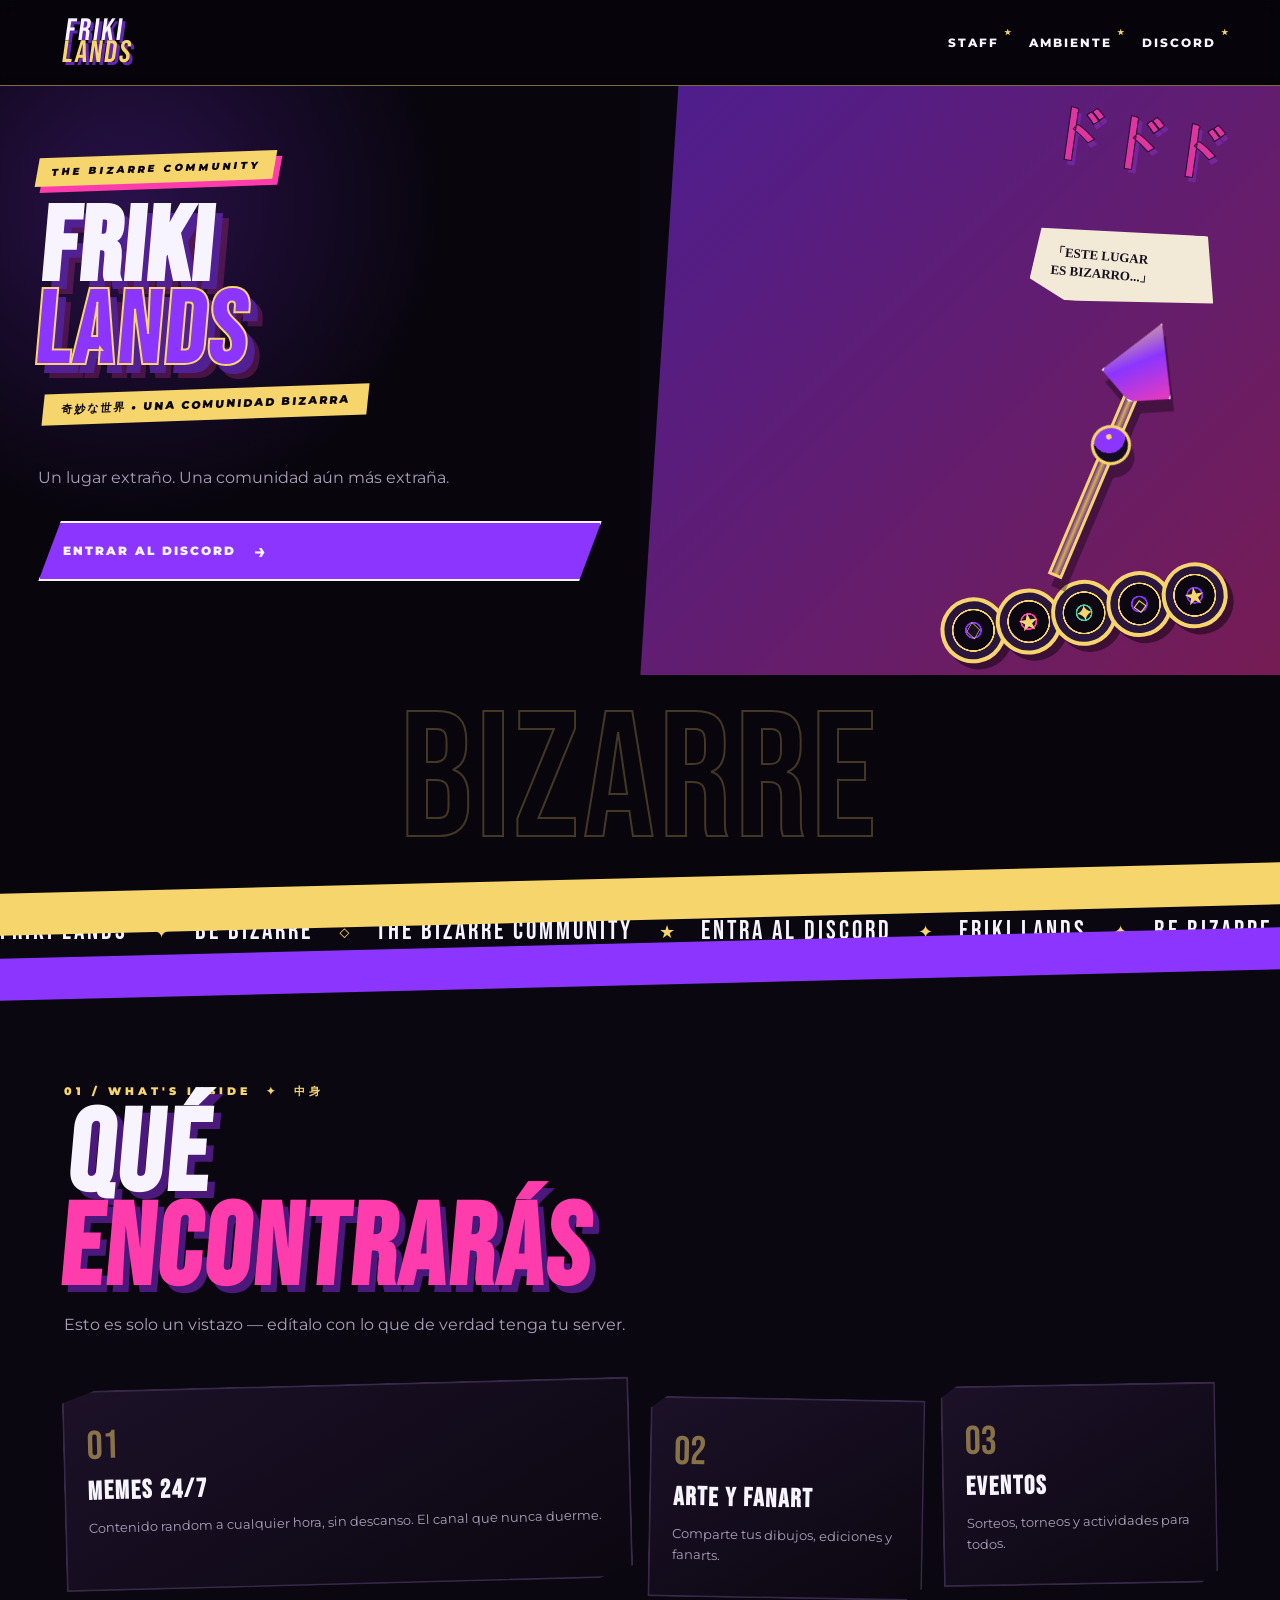
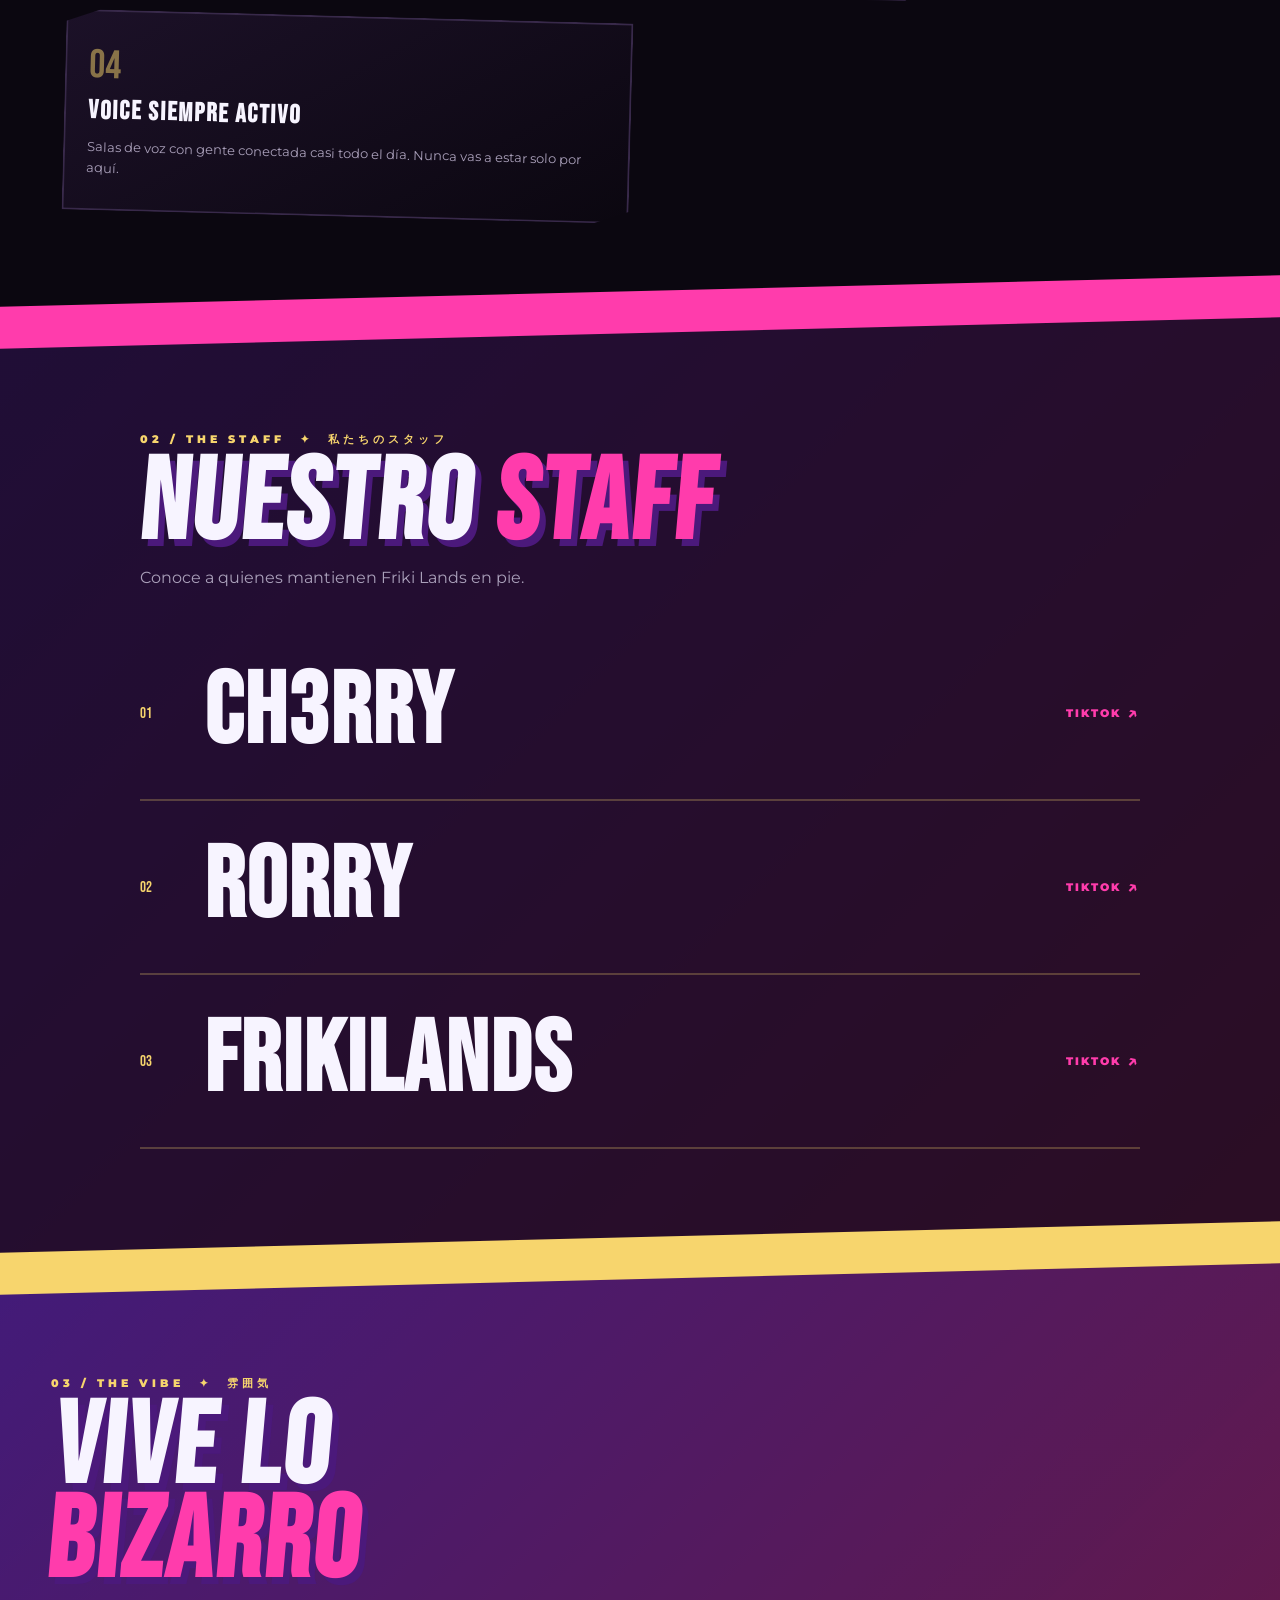
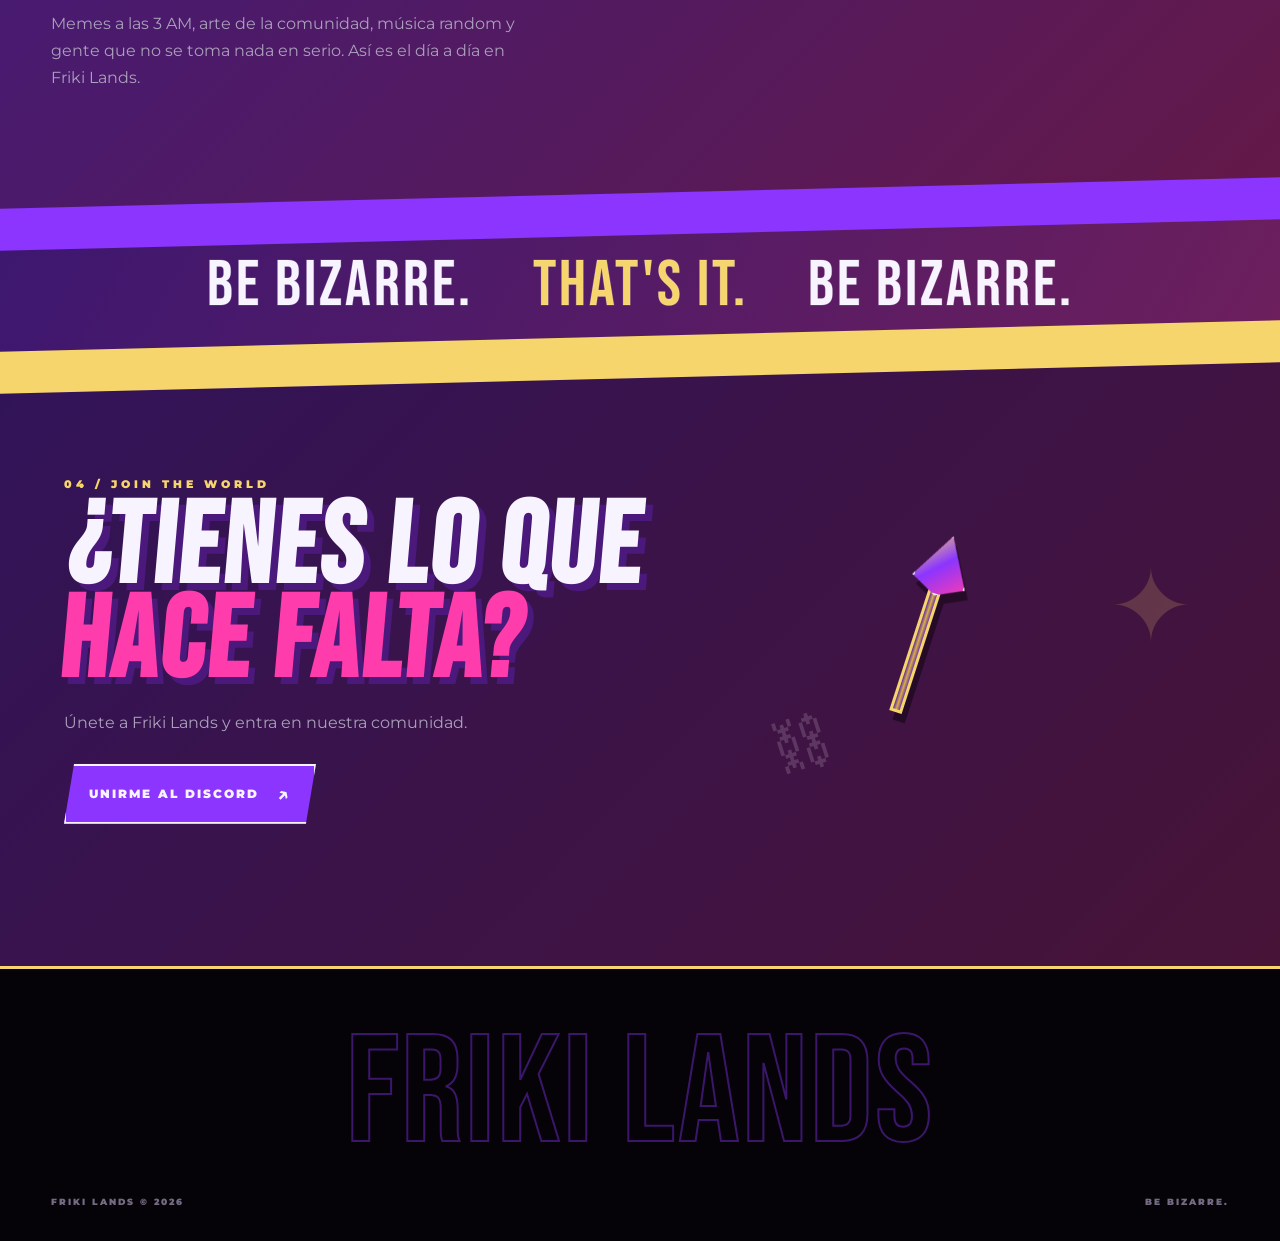
==== commit fe25fbae: "Update index.html" ====
--- a/index.html
+++ b/index.html
@@ -6,12 +6,14 @@
   <meta name="description" content="Friki Lands — comunidad y servidor de Discord.">
   <title>FRIKI LANDS — Bizarre Community</title>
 
-  <link rel="icon" href="data:image/svg+xml,<svg xmlns=%22http://www.w3.org/2000/svg%22 viewBox=%220 0 100 100%22><text y=%22.9em%22 font-size=%2290%22>⭐</text></svg>">
+  <link rel="icon" href="logo.svg" type="image/svg+xml">
+  <link rel="icon" href="favicon-32.png" type="image/png" sizes="32x32">
 
   <meta property="og:title" content="FRIKI LANDS — Bizarre Community">
   <meta property="og:description" content="Un lugar extraño. Una comunidad aún más extraña. Únete a nuestro Discord.">
   <meta property="og:type" content="website">
   <meta property="og:url" content="https://nex47-coder.github.io/friki-lands/">
+  <meta property="og:image" content="https://nex47-coder.github.io/friki-lands/logo.png">
   <meta name="theme-color" content="#09060f">
 
   <link rel="stylesheet" href="style.css">
@@ -21,7 +23,7 @@
   <!-- ============ HERO (split-screen) ============ -->
   <header class="hero">
     <nav>
-      <a class="logo" href="#inicio">FRIKI<br><span>LANDS</span> <i>★</i></a>
+      <a class="logo" href="#inicio"><img src="logo.svg" alt="" class="logo-mark">FRIKI<br><span>LANDS</span></a>
       <div class="nav-links">
         <a href="#staff">STAFF</a>
         <a href="#ambiente">AMBIENTE</a>
@@ -36,6 +38,7 @@
         <div class="japanese-strip">奇妙な世界 • UNA COMUNIDAD BIZARRA</div>
         <p class="subtitle">Un lugar extraño. Una comunidad aún más extraña.</p>
         <a class="jojo-button" href="#discord">ENTRAR AL DISCORD <b>→</b></a>
+        <p class="discord-stats"></p>
       </div>
 
       <div class="hero-right">
@@ -188,6 +191,7 @@
         <p>Únete a Friki Lands y entra en nuestra comunidad.</p>
         <a class="jojo-button" href="https://discord.gg/bZRkCKvanz"
            target="_blank" rel="noopener noreferrer">UNIRME AL DISCORD <b>↗</b></a>
+        <p class="discord-stats"></p>
       </div>
 
       <div class="discord-side" aria-hidden="true">
--- a/style.css
+++ b/style.css
@@ -116,33 +116,36 @@
   font-size: 8px; color: var(--gold);
 }
 
-/* ===================== HERO ===================== */
+/* ===================== HERO (split-screen) ===================== */
 .hero {
   position: relative;
-  isolation: isolate;
   min-height: 100vh;
+  display: flex;
+  flex-direction: column;
   overflow: hidden;
+}
+
+.hero-split {
+  flex: 1;
+  display: grid;
+  grid-template-columns: 1fr 1fr;
+}
+
+.hero-left {
   display: flex;
   flex-direction: column;
-}
-.hero .duo-photo { z-index: -1; }
-.hero .duo-img { background-image: url('https://images.unsplash.com/photo-1562070268-b473c84732f1?fm=jpg&q=70&w=2400&auto=format&fit=crop'); }
-.hero .duo-dark { background: rgba(6,4,10,.55); }
-
-.hero-content {
-  width: min(1280px, 94%);
-  flex: 1;
-  margin: 0 auto;
-  display: flex;
-  align-items: center;
-  position: relative;
-  transform: rotate(-1deg);
-}
-
-.hero-copy { width: 72%; position: relative; z-index: 3; padding: 40px 0 80px 5%; }
+  justify-content: center;
+  padding: 40px 6% 40px 6%;
+  position: relative;
+  z-index: 2;
+  background:
+    radial-gradient(circle at 20% 20%, rgba(139,53,255,.25), transparent 45%),
+    #08050d;
+}
 
 .manga-tag {
   display: inline-block;
+  width: fit-content;
   padding: 8px 14px;
   background: var(--gold);
   color: #0a0610;
@@ -153,16 +156,17 @@
   box-shadow: 6px 6px 0 var(--pink);
 }
 
-.hero-copy h1 {
+.hero-left h1 {
   margin-top: 25px;
-  font-size: clamp(90px, 16vw, 210px);
+  font-size: clamp(70px, 8vw, 150px);
   -webkit-text-stroke: 2px #f7f4ff;
-  text-shadow: 11px 10px 0 #512092, 18px 17px 0 rgba(255,60,172,.22);
-}
-.hero-copy h1 span { -webkit-text-stroke: 2px #f7d56d; color: #8b35ff; }
+  text-shadow: 9px 9px 0 #512092, 15px 14px 0 rgba(255,60,172,.22);
+}
+.hero-left h1 span { -webkit-text-stroke: 2px #f7d56d; color: #8b35ff; }
 
 .japanese-strip {
   display: inline-block;
+  width: fit-content;
   padding: 8px 18px;
   margin: 5px 0 20px 5px;
   background: #f7d56d;
@@ -173,24 +177,33 @@
   transform: rotate(-2deg) skew(-8deg);
 }
 
-.subtitle { max-width: 480px; color: var(--muted); font-size: 16px; line-height: 1.7; margin: 24px 0 30px; }
+.subtitle { max-width: 420px; color: var(--muted); font-size: 16px; line-height: 1.7; margin: 24px 0 30px; }
+
+.hero-right {
+  position: relative;
+  isolation: isolate;
+  overflow: hidden;
+  clip-path: polygon(6% 0, 100% 0, 100% 100%, 0 100%);
+}
+.hero-right .duo-photo { z-index: -1; }
+.hero-right .duo-img { background-image: url('https://images.unsplash.com/photo-1562070268-b473c84732f1?fm=jpg&q=70&w=2400&auto=format&fit=crop'); }
+.hero-right .duo-dark { background: rgba(6,4,10,.4); }
 
 .hero-sfx {
   position: absolute;
   font-weight: 900;
   line-height: .65;
   color: var(--pink);
-  opacity: .72;
+  opacity: .8;
   -webkit-text-stroke: 1px #120919;
   text-shadow: 4px 4px 0 #7b27a8;
   pointer-events: none;
 }
-.sfx-left { left: -4%; top: 25%; font-size: 42px; transform: rotate(-12deg); }
-.sfx-right { right: 0; top: 4%; font-size: 52px; transform: rotate(8deg); }
+.sfx-right { right: 8%; top: 6%; font-size: 60px; transform: rotate(8deg); }
 
 .speech-bubble {
   position: absolute;
-  right: 6%; top: 14%;
+  right: 10%; top: 24%;
   width: 185px; padding: 20px;
   background: #f2e9d7; color: #17101d;
   font-family: Georgia, serif; font-weight: 900; font-size: 13px; line-height: 1.4;
@@ -200,11 +213,19 @@
   box-shadow: 9px 9px 0 rgba(0,0,0,.45);
 }
 
-.onomatopoeia {
-  position: absolute; right: 7%; bottom: 6%;
-  font-size: clamp(45px, 8vw, 110px);
-  font-weight: 900; letter-spacing: -7px;
-  opacity: .16; transform: rotate(-8deg);
+.hero-bigword {
+  position: relative;
+  z-index: 1;
+  width: 100%;
+  text-align: center;
+  font-family: "Bebas Neue", sans-serif;
+  font-size: clamp(60px, 14vw, 220px);
+  letter-spacing: 4px;
+  color: transparent;
+  -webkit-text-stroke: 2px rgba(247,213,109,.25);
+  padding: 0 0 10px;
+  background: #08050d;
+  margin-top: -6px;
 }
 
 @keyframes arrowDrift {
@@ -221,7 +242,7 @@
 }
 
 .requiem-arrow {
-  position: absolute; right: 12%; bottom: 12%;
+  position: absolute; right: 22%; bottom: 10%;
   width: 75px; height: 310px;
   transform: rotate(23deg);
   z-index: 4;
@@ -250,17 +271,17 @@
 }
 
 .stand-discs {
-  position: absolute; right: 20%; bottom: 8%;
+  position: absolute; right: 8%; bottom: 6%;
   display: flex; gap: -2px;
   transform: rotate(-9deg);
   z-index: 2;
 }
 .disc {
-  width: 76px; height: 76px; margin-left: -10px;
+  width: 66px; height: 66px; margin-left: -10px;
   border-radius: 50%; border: 4px solid #f7d56d;
   background: radial-gradient(circle, #17101f 0 16%, #8b35ff 17% 20%, #0c0710 21% 48%, #f7d56d 49% 52%, #2b173d 53%);
   display: grid; place-items: center;
-  color: #f7d56d; font-size: 28px;
+  color: #f7d56d; font-size: 24px;
   box-shadow: 5px 7px 0 rgba(0,0,0,.45);
   animation: discDrift 3.6s ease-in-out infinite;
 }
@@ -313,6 +334,7 @@
   grid-template-columns: repeat(4, 1fr);
   gap: 18px;
 }
+.fc-big { grid-column: span 2; }
 .feature-card {
   padding: 30px 22px;
   background: linear-gradient(150deg, #1c1128, #0b0710);
@@ -449,11 +471,44 @@
   font-size: 60px; opacity: .16; transform: rotate(-18deg);
 }
 
+/* ===================== PULL-QUOTE ===================== */
+.pull-quote {
+  background: linear-gradient(120deg, #3d1770, #6d1f5c);
+  padding: 34px 0;
+  overflow: hidden;
+  white-space: nowrap;
+  text-align: center;
+}
+.pull-quote span {
+  font-family: "Bebas Neue", sans-serif;
+  font-size: clamp(30px, 6vw, 64px);
+  letter-spacing: 3px;
+  margin: 0 30px;
+  color: var(--white);
+  -webkit-text-stroke: 1px rgba(255,255,255,.2);
+}
+.pull-quote span:nth-child(2) { color: var(--gold); }
+
 /* ===================== FOOTER ===================== */
 footer {
+  width: 100%;
+  background: #050308;
+  padding-top: 50px;
+  border-top: 3px solid var(--gold);
+}
+.footer-word {
+  text-align: center;
+  font-family: "Bebas Neue", sans-serif;
+  font-size: clamp(50px, 12vw, 180px);
+  letter-spacing: 2px;
+  color: transparent;
+  -webkit-text-stroke: 2px rgba(139,53,255,.4);
+  line-height: 1;
+}
+.footer-bottom {
   width: min(1200px, 92%);
   margin: auto;
-  padding: 30px 0;
+  padding: 24px 0 34px;
   display: flex;
   justify-content: space-between;
   color: #746a82;
@@ -464,7 +519,10 @@
 
 /* ===================== RESPONSIVE ===================== */
 @media (max-width: 900px) {
+  .hero-split { grid-template-columns: 1fr; }
+  .hero-right { min-height: 55vh; clip-path: none; }
   .features-grid { grid-template-columns: repeat(2, 1fr); }
+  .fc-big { grid-column: span 2; }
   .discord-grid { grid-template-columns: 1fr; }
   .discord-side { display: none; }
 }
@@ -472,14 +530,16 @@
 @media (max-width: 700px) {
   nav { padding: 16px 5%; }
   .nav-links { gap: 12px; font-size: 9px; }
-  .hero-copy { width: 100%; padding-left: 2%; }
-  .hero-copy h1 { font-size: clamp(70px, 20vw, 120px); }
-  .requiem-arrow { right: 3%; opacity: .6; transform: rotate(23deg) scale(.7); }
-  .stand-discs { right: 4%; bottom: 6%; transform: rotate(-9deg) scale(.65); }
-  .speech-bubble { right: 2%; top: 10%; transform: rotate(5deg) scale(.75); }
+  .hero-left { padding: 30px 6%; }
+  .hero-left h1 { font-size: clamp(56px, 18vw, 100px); }
+  .requiem-arrow { right: 4%; opacity: .6; transform: rotate(23deg) scale(.7); }
+  .stand-discs { right: 4%; bottom: 4%; transform: rotate(-9deg) scale(.65); }
+  .speech-bubble { right: 4%; top: 10%; transform: rotate(5deg) scale(.75); }
   .sfx-right { right: 6%; }
   .features-grid { grid-template-columns: 1fr; }
+  .fc-big { grid-column: span 1; }
   .staff-row { flex-wrap: wrap; }
   .staff-row strong { font-size: clamp(38px, 12vw, 60px); }
-  footer { flex-direction: column; gap: 10px; }
-}
+  .pull-quote span { display: block; margin: 6px 0; }
+  .footer-bottom { flex-direction: column; gap: 10px; }
+}
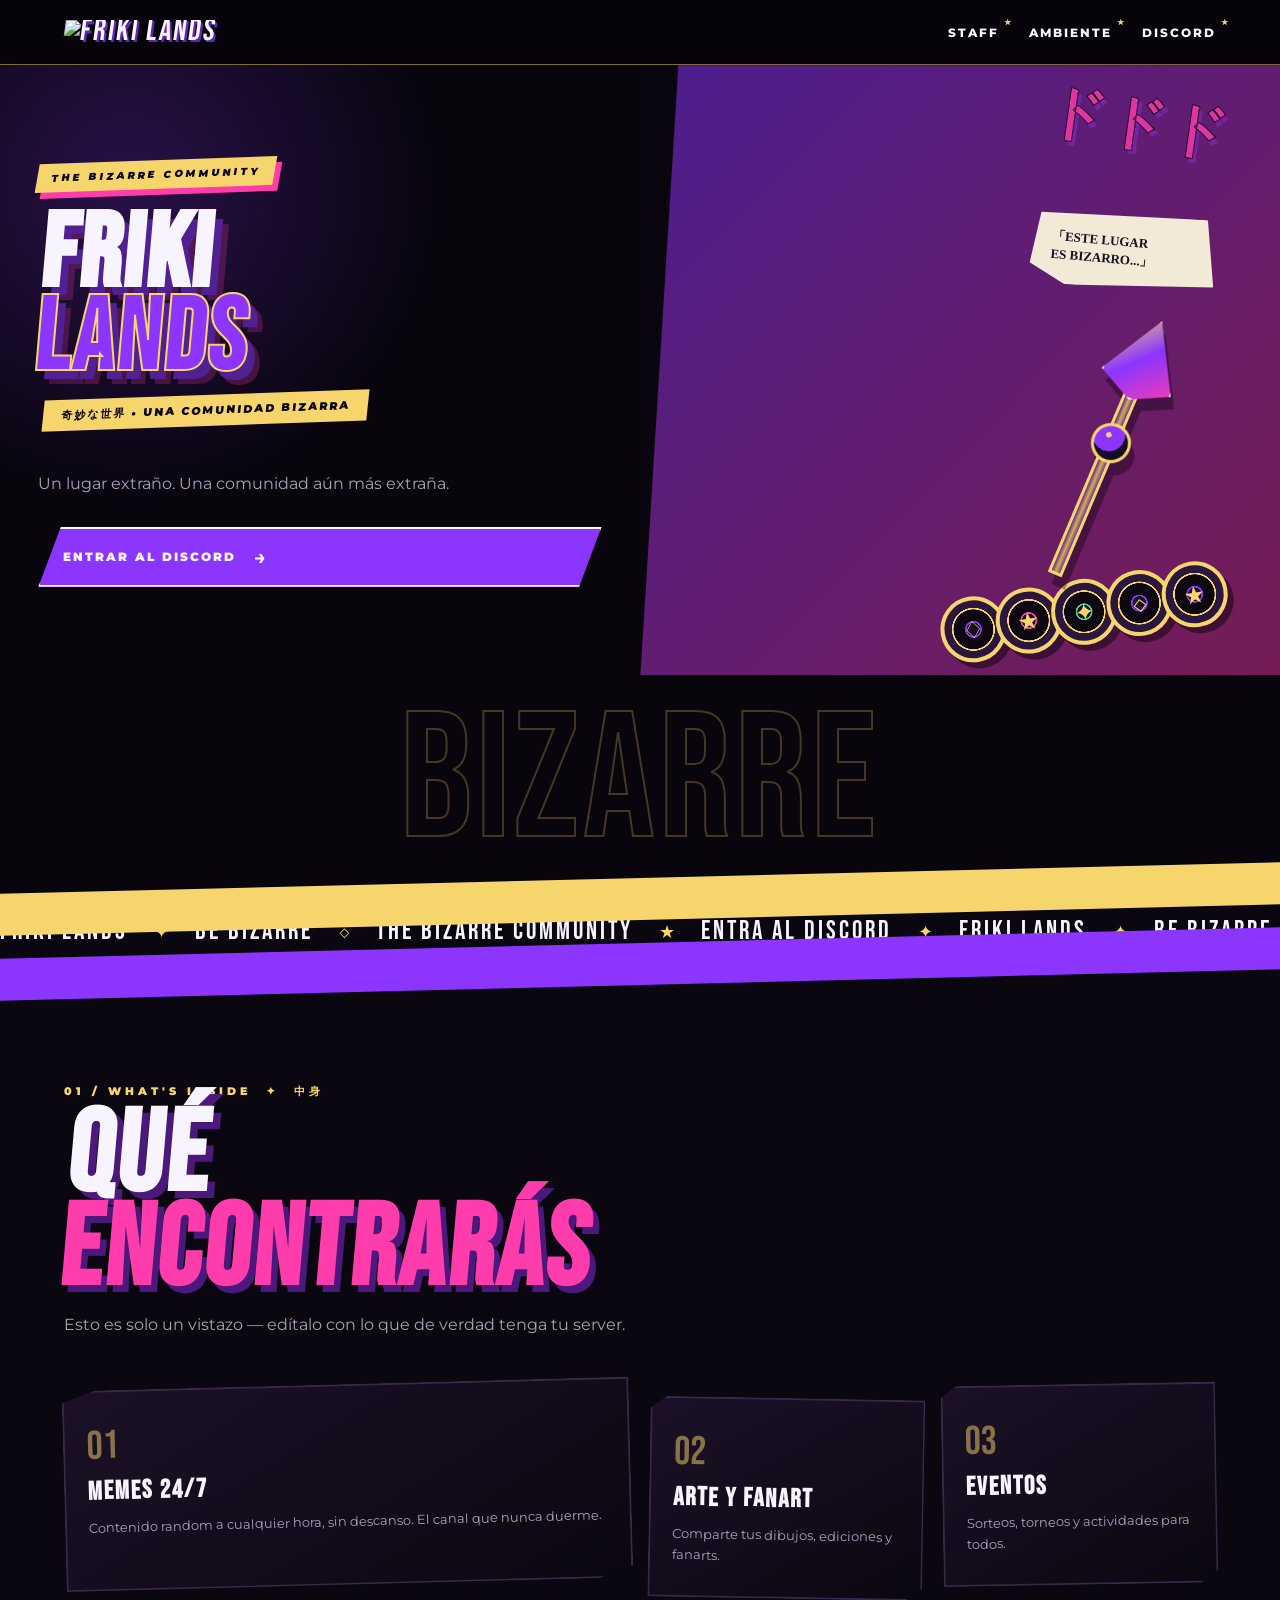
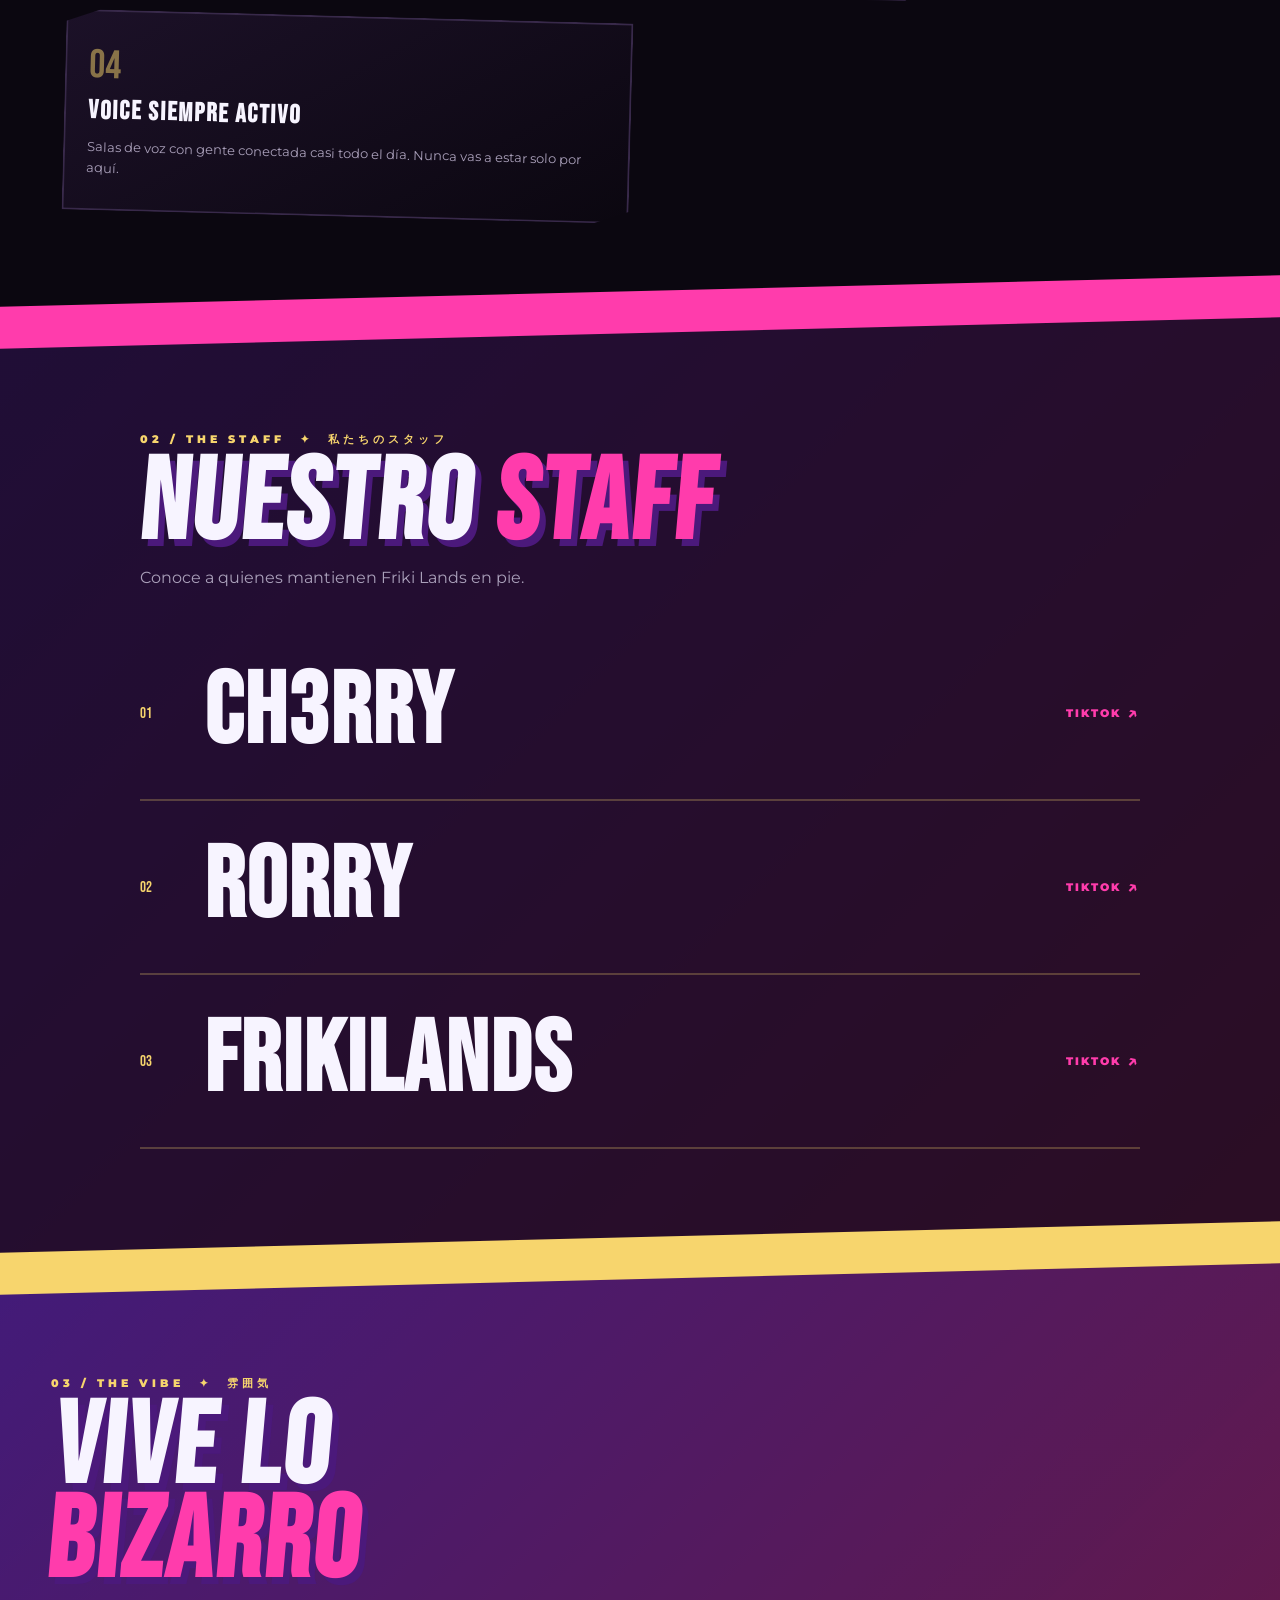
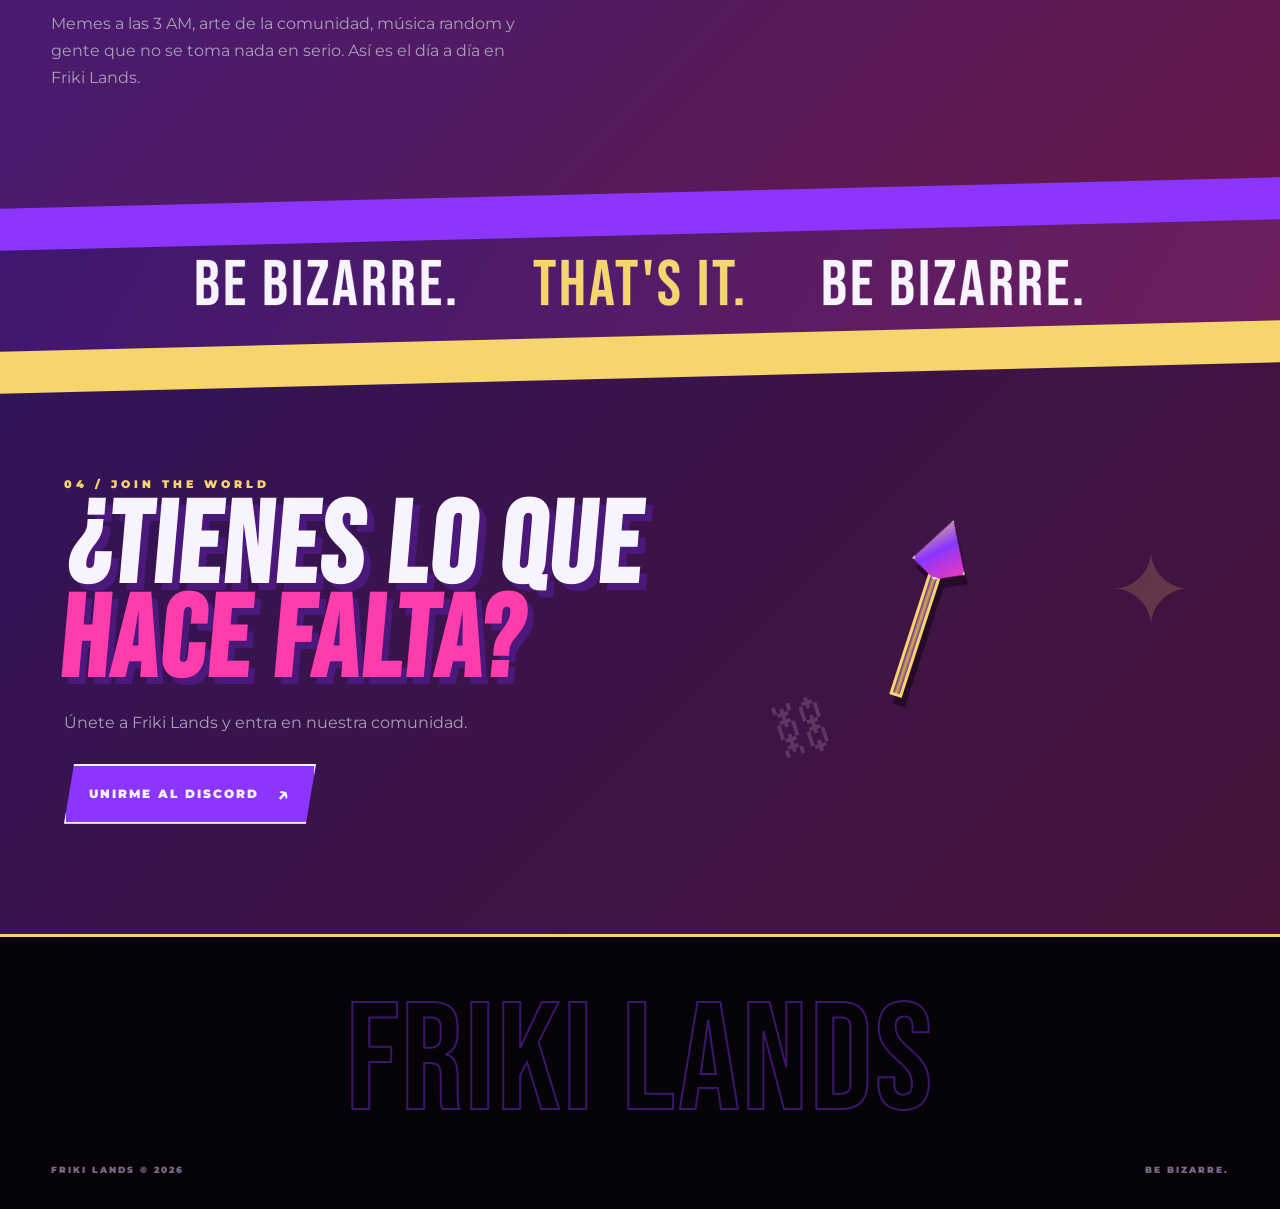
==== commit aebecd15: "Update index.html" ====
--- a/index.html
+++ b/index.html
@@ -3,216 +3,533 @@
 <head>
   <meta charset="UTF-8">
   <meta name="viewport" content="width=device-width, initial-scale=1.0">
+
   <meta name="description" content="Friki Lands — comunidad y servidor de Discord.">
+
   <title>FRIKI LANDS — Bizarre Community</title>
 
-  <link rel="icon" href="logo.svg" type="image/svg+xml">
-  <link rel="icon" href="favicon-32.png" type="image/png" sizes="32x32">
-
+  <!-- FAVICON -->
+  <link rel="icon" href="./favicon-32.png" type="image/png" sizes="32x32">
+
+  <!-- SOCIAL / DISCORD PREVIEW -->
   <meta property="og:title" content="FRIKI LANDS — Bizarre Community">
   <meta property="og:description" content="Un lugar extraño. Una comunidad aún más extraña. Únete a nuestro Discord.">
   <meta property="og:type" content="website">
   <meta property="og:url" content="https://nex47-coder.github.io/friki-lands/">
   <meta property="og:image" content="https://nex47-coder.github.io/friki-lands/logo.png">
+
   <meta name="theme-color" content="#09060f">
 
-  <link rel="stylesheet" href="style.css">
+  <link rel="stylesheet" href="./style.css">
 </head>
+
 <body>
 
-  <!-- ============ HERO (split-screen) ============ -->
+  <!-- ============ HERO ============ -->
+
   <header class="hero">
+
     <nav>
-      <a class="logo" href="#inicio"><img src="logo.svg" alt="" class="logo-mark">FRIKI<br><span>LANDS</span></a>
+
+      <!-- LOGO -->
+      <a class="logo" href="#inicio">
+        <img
+          src="./logo.png"
+          alt="Friki Lands"
+          class="logo-mark"
+        >
+      </a>
+
       <div class="nav-links">
         <a href="#staff">STAFF</a>
         <a href="#ambiente">AMBIENTE</a>
         <a href="#discord">DISCORD</a>
       </div>
+
     </nav>
 
+
     <div id="inicio" class="hero-split">
+
       <div class="hero-left">
-        <div class="manga-tag">THE BIZARRE COMMUNITY</div>
-        <h1>FRIKI<br><span>LANDS</span></h1>
-        <div class="japanese-strip">奇妙な世界 • UNA COMUNIDAD BIZARRA</div>
-        <p class="subtitle">Un lugar extraño. Una comunidad aún más extraña.</p>
-        <a class="jojo-button" href="#discord">ENTRAR AL DISCORD <b>→</b></a>
+
+        <div class="manga-tag">
+          THE BIZARRE COMMUNITY
+        </div>
+
+        <h1>
+          FRIKI<br>
+          <span>LANDS</span>
+        </h1>
+
+        <div class="japanese-strip">
+          奇妙な世界 • UNA COMUNIDAD BIZARRA
+        </div>
+
+        <p class="subtitle">
+          Un lugar extraño. Una comunidad aún más extraña.
+        </p>
+
+        <a class="jojo-button" href="#discord">
+          ENTRAR AL DISCORD <b>→</b>
+        </a>
+
         <p class="discord-stats"></p>
-      </div>
+
+      </div>
+
 
       <div class="hero-right">
+
         <div class="duo-photo" aria-hidden="true">
           <div class="duo-img"></div>
           <div class="duo-tint"></div>
           <div class="duo-dark"></div>
         </div>
 
-        <div class="hero-sfx sfx-right">ドドド</div>
+        <div class="hero-sfx sfx-right">
+          ドドド
+        </div>
+
 
         <div class="requiem-arrow" aria-hidden="true">
+
           <div class="arrow-shaft"></div>
           <div class="arrow-head"></div>
           <div class="arrow-orb"></div>
-        </div>
+
+        </div>
+
 
         <div class="stand-discs" aria-hidden="true">
-          <div class="disc d1">♢</div><div class="disc d2">★</div>
-          <div class="disc d3">✦</div><div class="disc d4">◇</div>
+
+          <div class="disc d1">♢</div>
+          <div class="disc d2">★</div>
+          <div class="disc d3">✦</div>
+          <div class="disc d4">◇</div>
           <div class="disc d5">★</div>
-        </div>
-
-        <div class="speech-bubble">「ESTE LUGAR<br>ES BIZARRO...」</div>
-      </div>
-    </div>
-
-    <div class="hero-bigword" aria-hidden="true">BIZARRE</div>
+
+        </div>
+
+
+        <div class="speech-bubble">
+          「ESTE LUGAR<br>
+          ES BIZARRO...」
+        </div>
+
+      </div>
+
+    </div>
+
+
+    <div class="hero-bigword" aria-hidden="true">
+      BIZARRE
+    </div>
+
   </header>
 
+
   <div class="section-divider div-gold"></div>
 
 
   <!-- ============ MARQUEE ============ -->
+
   <div class="marquee" aria-hidden="true">
+
     <div class="marquee-track">
-      <span>FRIKI LANDS</span><i>✦</i><span>BE BIZARRE</span><i>◇</i>
-      <span>THE BIZARRE COMMUNITY</span><i>★</i><span>ENTRA AL DISCORD</span><i>✦</i>
-      <span>FRIKI LANDS</span><i>✦</i><span>BE BIZARRE</span><i>◇</i>
-      <span>THE BIZARRE COMMUNITY</span><i>★</i><span>ENTRA AL DISCORD</span><i>✦</i>
-    </div>
+
+      <span>FRIKI LANDS</span>
+      <i>✦</i>
+
+      <span>BE BIZARRE</span>
+      <i>◇</i>
+
+      <span>THE BIZARRE COMMUNITY</span>
+      <i>★</i>
+
+      <span>ENTRA AL DISCORD</span>
+      <i>✦</i>
+
+      <span>FRIKI LANDS</span>
+      <i>✦</i>
+
+      <span>BE BIZARRE</span>
+      <i>◇</i>
+
+      <span>THE BIZARRE COMMUNITY</span>
+      <i>★</i>
+
+      <span>ENTRA AL DISCORD</span>
+      <i>✦</i>
+
+    </div>
+
   </div>
 
+
   <div class="section-divider div-purple"></div>
 
+
   <!-- ============ FEATURES ============ -->
+
   <section id="features" class="section features-section">
-    <p class="section-label">01 / WHAT'S INSIDE　✦　中身</p>
-    <h2>QUÉ<br><span>ENCONTRARÁS</span></h2>
-    <p class="section-text">Esto es solo un vistazo — edítalo con lo que de verdad tenga tu server.</p>
+
+    <p class="section-label">
+      01 / WHAT'S INSIDE　✦　中身
+    </p>
+
+    <h2>
+      QUÉ<br>
+      <span>ENCONTRARÁS</span>
+    </h2>
+
+    <p class="section-text">
+      Esto es solo un vistazo — edítalo con lo que de verdad tenga tu server.
+    </p>
+
 
     <div class="features-grid">
+
       <div class="feature-card fc1 fc-big">
-        <span class="feature-number">01</span>
-        <h3>MEMES 24/7</h3>
-        <p>Contenido random a cualquier hora, sin descanso. El canal que nunca duerme.</p>
-      </div>
+
+        <span class="feature-number">
+          01
+        </span>
+
+        <h3>
+          MEMES 24/7
+        </h3>
+
+        <p>
+          Contenido random a cualquier hora, sin descanso.
+          El canal que nunca duerme.
+        </p>
+
+      </div>
+
+
       <div class="feature-card fc2">
-        <span class="feature-number">02</span>
-        <h3>ARTE Y FANART</h3>
-        <p>Comparte tus dibujos, ediciones y fanarts.</p>
-      </div>
+
+        <span class="feature-number">
+          02
+        </span>
+
+        <h3>
+          ARTE Y FANART
+        </h3>
+
+        <p>
+          Comparte tus dibujos, ediciones y fanarts.
+        </p>
+
+      </div>
+
+
       <div class="feature-card fc3">
-        <span class="feature-number">03</span>
-        <h3>EVENTOS</h3>
-        <p>Sorteos, torneos y actividades para todos.</p>
-      </div>
+
+        <span class="feature-number">
+          03
+        </span>
+
+        <h3>
+          EVENTOS
+        </h3>
+
+        <p>
+          Sorteos, torneos y actividades para todos.
+        </p>
+
+      </div>
+
+
       <div class="feature-card fc4 fc-big">
-        <span class="feature-number">04</span>
-        <h3>VOICE SIEMPRE ACTIVO</h3>
-        <p>Salas de voz con gente conectada casi todo el día. Nunca vas a estar solo por aquí.</p>
-      </div>
-    </div>
+
+        <span class="feature-number">
+          04
+        </span>
+
+        <h3>
+          VOICE SIEMPRE ACTIVO
+        </h3>
+
+        <p>
+          Salas de voz con gente conectada casi todo el día.
+          Nunca vas a estar solo por aquí.
+        </p>
+
+      </div>
+
+    </div>
+
   </section>
 
+
   <div class="section-divider div-pink"></div>
 
+
   <!-- ============ STAFF ============ -->
+
   <section id="staff" class="staff-section">
+
     <div class="duo-photo" aria-hidden="true">
+
       <div class="duo-img"></div>
       <div class="duo-tint"></div>
       <div class="duo-dark"></div>
-    </div>
+
+    </div>
+
 
     <div class="staff-inner">
-      <p class="section-label">02 / THE STAFF　✦　私たちのスタッフ</p>
-      <h2>NUESTRO <span>STAFF</span></h2>
-      <p class="section-text">Conoce a quienes mantienen Friki Lands en pie.</p>
+
+      <p class="section-label">
+        02 / THE STAFF　✦　私たちのスタッフ
+      </p>
+
+      <h2>
+        NUESTRO <span>STAFF</span>
+      </h2>
+
+      <p class="section-text">
+        Conoce a quienes mantienen Friki Lands en pie.
+      </p>
+
 
       <div class="staff-list">
-        <a class="staff-row" href="https://www.tiktok.com/@t0mate.ch3rry?_r=1&_t=ZN-99SaPLfQAy6"
-           target="_blank" rel="noopener noreferrer">
-          <span class="row-number">01</span>
-          <strong>CH3RRY</strong>
-          <small>TIKTOK <b>↗</b></small>
+
+
+        <a
+          class="staff-row"
+          href="https://www.tiktok.com/@t0mate.ch3rry?_r=1&_t=ZN-99SaPLfQAy6"
+          target="_blank"
+          rel="noopener noreferrer"
+        >
+
+          <span class="row-number">
+            01
+          </span>
+
+          <strong>
+            CH3RRY
+          </strong>
+
+          <small>
+            TIKTOK <b>↗</b>
+          </small>
+
         </a>
-        <a class="staff-row" href="https://www.tiktok.com/@rorrr._01?_r=1&_t=ZN-99SaQRXqI9H"
-           target="_blank" rel="noopener noreferrer">
-          <span class="row-number">02</span>
-          <strong>RORRY</strong>
-          <small>TIKTOK <b>↗</b></small>
+
+
+        <a
+          class="staff-row"
+          href="https://www.tiktok.com/@rorrr._01?_r=1&_t=ZN-99SaQRXqI9H"
+          target="_blank"
+          rel="noopener noreferrer"
+        >
+
+          <span class="row-number">
+            02
+          </span>
+
+          <strong>
+            RORRY
+          </strong>
+
+          <small>
+            TIKTOK <b>↗</b>
+          </small>
+
         </a>
-        <a class="staff-row" href="https://www.tiktok.com/@friki.lands?_r=1&_t=ZN-99SaR3W61zS"
-           target="_blank" rel="noopener noreferrer">
-          <span class="row-number">03</span>
-          <strong>FRIKILANDS</strong>
-          <small>TIKTOK <b>↗</b></small>
+
+
+        <a
+          class="staff-row"
+          href="https://www.tiktok.com/@friki.lands?_r=1&_t=ZN-99SaR3W61zS"
+          target="_blank"
+          rel="noopener noreferrer"
+        >
+
+          <span class="row-number">
+            03
+          </span>
+
+          <strong>
+            FRIKILANDS
+          </strong>
+
+          <small>
+            TIKTOK <b>↗</b>
+          </small>
+
         </a>
-      </div>
-    </div>
+
+      </div>
+
+    </div>
+
   </section>
 
+
   <div class="section-divider div-gold"></div>
 
+
   <!-- ============ AMBIENTE ============ -->
+
   <section id="ambiente" class="ambience-banner">
+
     <div class="duo-photo" aria-hidden="true">
+
       <div class="duo-img"></div>
       <div class="duo-tint"></div>
       <div class="duo-dark"></div>
-    </div>
+
+    </div>
+
+
     <div class="ambience-content">
-      <p class="section-label">03 / THE VIBE　✦　雰囲気</p>
-      <h2>VIVE LO<br><span>BIZARRO</span></h2>
-      <p class="ambience-text">Memes a las 3 AM, arte de la comunidad, música random y gente que no se toma nada en serio. Así es el día a día en Friki Lands.</p>
-    </div>
+
+      <p class="section-label">
+        03 / THE VIBE　✦　雰囲気
+      </p>
+
+      <h2>
+        VIVE LO<br>
+        <span>BIZARRO</span>
+      </h2>
+
+      <p class="ambience-text">
+        Memes a las 3 AM, arte de la comunidad,
+        música random y gente que no se toma nada en serio.
+        Así es el día a día en Friki Lands.
+      </p>
+
+    </div>
+
   </section>
 
+
   <div class="section-divider div-purple"></div>
 
+
+  <!-- ============ QUOTE ============ -->
+
   <div class="pull-quote">
-    <span>BE BIZARRE.</span><span>THAT'S IT.</span><span>BE BIZARRE.</span>
+
+    <span>
+      BE BIZARRE.
+    </span>
+
+    <span>
+      THAT'S IT.
+    </span>
+
+    <span>
+      BE BIZARRE.
+    </span>
+
   </div>
 
+
   <div class="section-divider div-gold"></div>
 
+
   <!-- ============ DISCORD CTA ============ -->
+
   <section id="discord" class="discord-section">
+
     <div class="duo-photo" aria-hidden="true">
+
       <div class="duo-img"></div>
       <div class="duo-tint"></div>
       <div class="duo-dark"></div>
-    </div>
+
+    </div>
+
 
     <div class="discord-grid">
+
+
       <div class="discord-copy">
-        <p class="section-label">04 / JOIN THE WORLD</p>
-        <h2>¿TIENES LO QUE<br><span>HACE FALTA?</span></h2>
-        <p>Únete a Friki Lands y entra en nuestra comunidad.</p>
-        <a class="jojo-button" href="https://discord.gg/bZRkCKvanz"
-           target="_blank" rel="noopener noreferrer">UNIRME AL DISCORD <b>↗</b></a>
+
+        <p class="section-label">
+          04 / JOIN THE WORLD
+        </p>
+
+        <h2>
+          ¿TIENES LO QUE<br>
+          <span>HACE FALTA?</span>
+        </h2>
+
+        <p>
+          Únete a Friki Lands y entra en nuestra comunidad.
+        </p>
+
+
+        <a
+          class="jojo-button"
+          href="https://discord.gg/bZRkCKvanz"
+          target="_blank"
+          rel="noopener noreferrer"
+        >
+          UNIRME AL DISCORD <b>↗</b>
+        </a>
+
+
         <p class="discord-stats"></p>
-      </div>
+
+      </div>
+
 
       <div class="discord-side" aria-hidden="true">
+
         <div class="mini-arrow">
+
           <div class="arrow-shaft"></div>
           <div class="arrow-head"></div>
-        </div>
-        <div class="disc-decoration">✦</div>
-        <div class="chain-decoration">⛓</div>
-      </div>
-    </div>
+
+        </div>
+
+        <div class="disc-decoration">
+          ✦
+        </div>
+
+        <div class="chain-decoration">
+          ⛓
+        </div>
+
+      </div>
+
+
+    </div>
+
   </section>
 
+
+  <!-- ============ FOOTER ============ -->
+
   <footer>
-    <div class="footer-word" aria-hidden="true">FRIKI LANDS</div>
+
+    <div class="footer-word" aria-hidden="true">
+      FRIKI LANDS
+    </div>
+
+
     <div class="footer-bottom">
-      <span>FRIKI LANDS © 2026</span>
-      <span>BE BIZARRE.</span>
-    </div>
+
+      <span>
+        FRIKI LANDS © 2026
+      </span>
+
+      <span>
+        BE BIZARRE.
+      </span>
+
+    </div>
+
   </footer>
 
-  <script src="script.js"></script>
+
+  <script src="./script.js"></script>
+
 </body>
 </html>
--- a/style.css
+++ b/style.css
@@ -108,6 +108,15 @@
 }
 .logo span { color: var(--gold); }
 .logo i { color: var(--pink); font-style: normal; font-size: 17px; }
+.logo-mark { height: 34px; width: 34px; margin-right: 10px; vertical-align: middle; }
+
+.discord-stats {
+  margin: 14px 0 0;
+  font-size: 11px;
+  font-weight: 800;
+  letter-spacing: 1px;
+  color: var(--muted);
+}
 .nav-links { display: flex; gap: 30px; font-size: 12px; font-weight: 800; letter-spacing: 2px; }
 .nav-links a { position: relative; }
 .nav-links a:hover { color: var(--gold); }
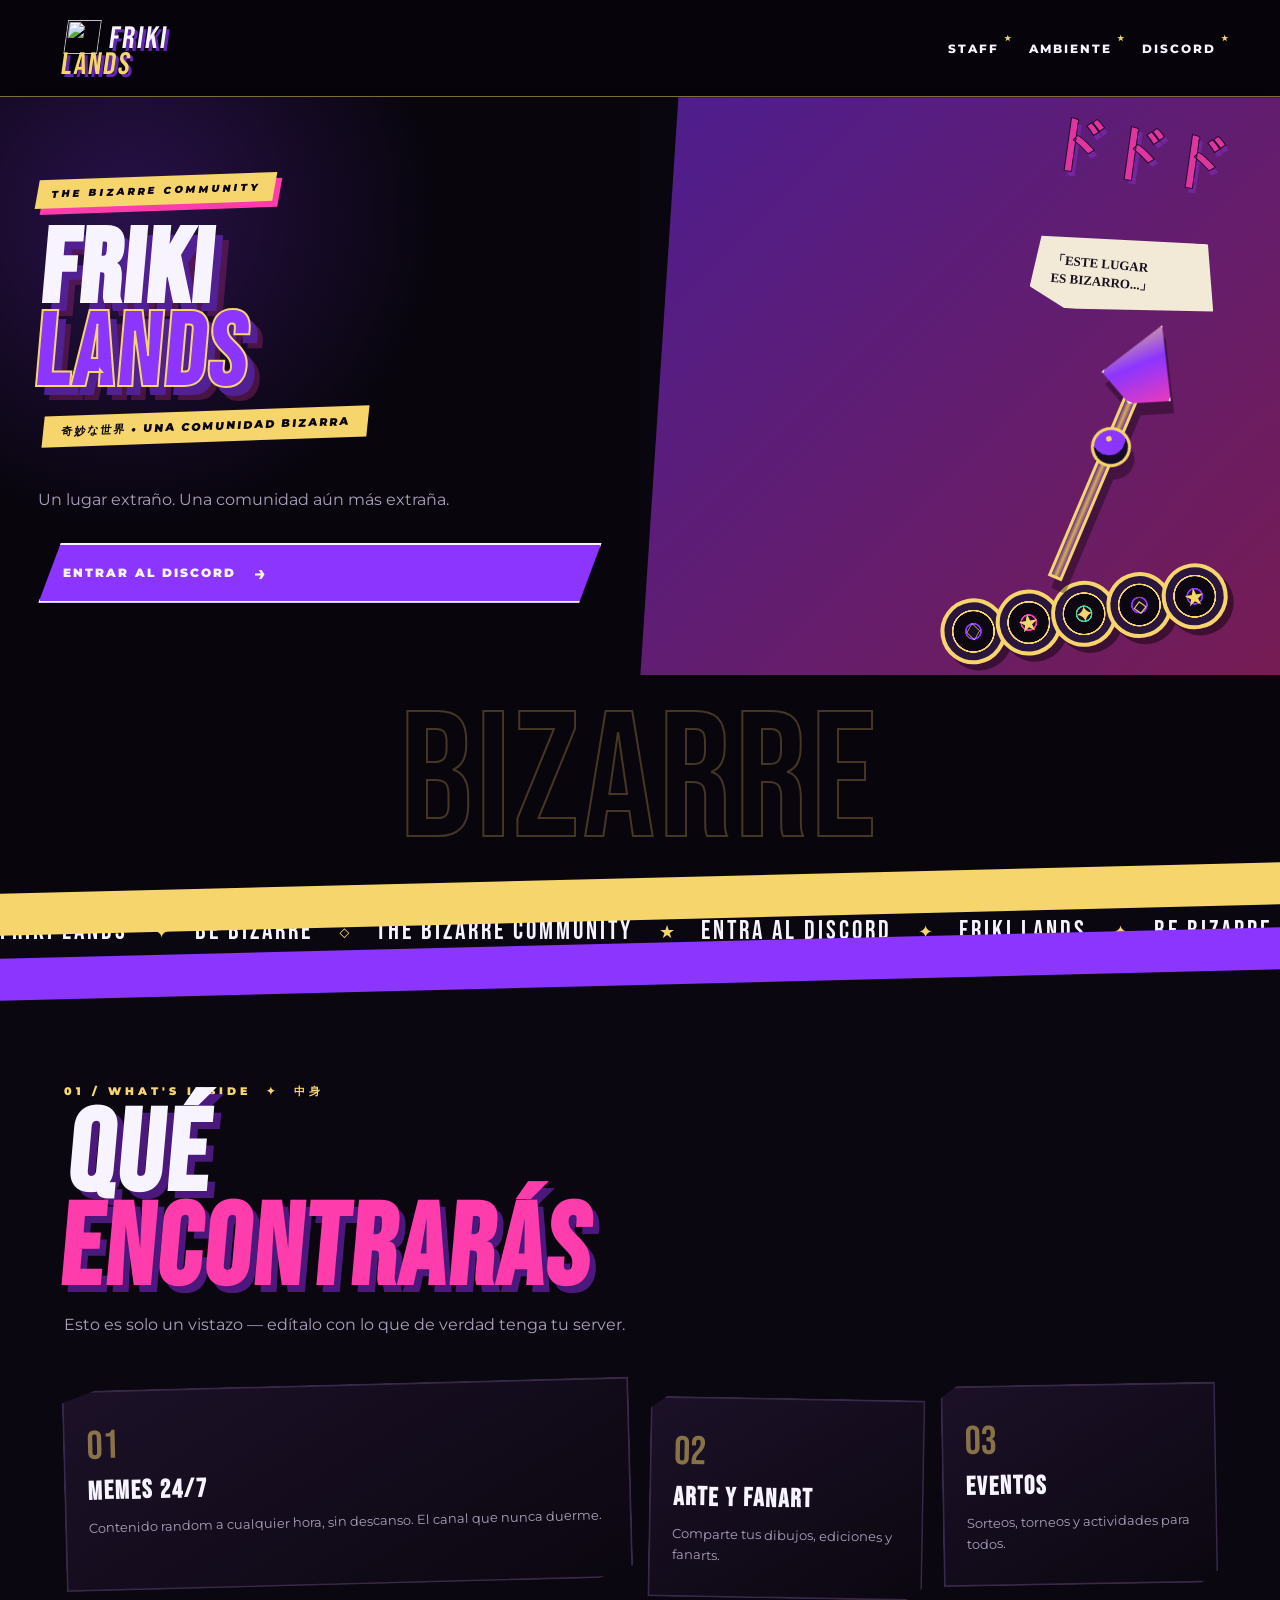
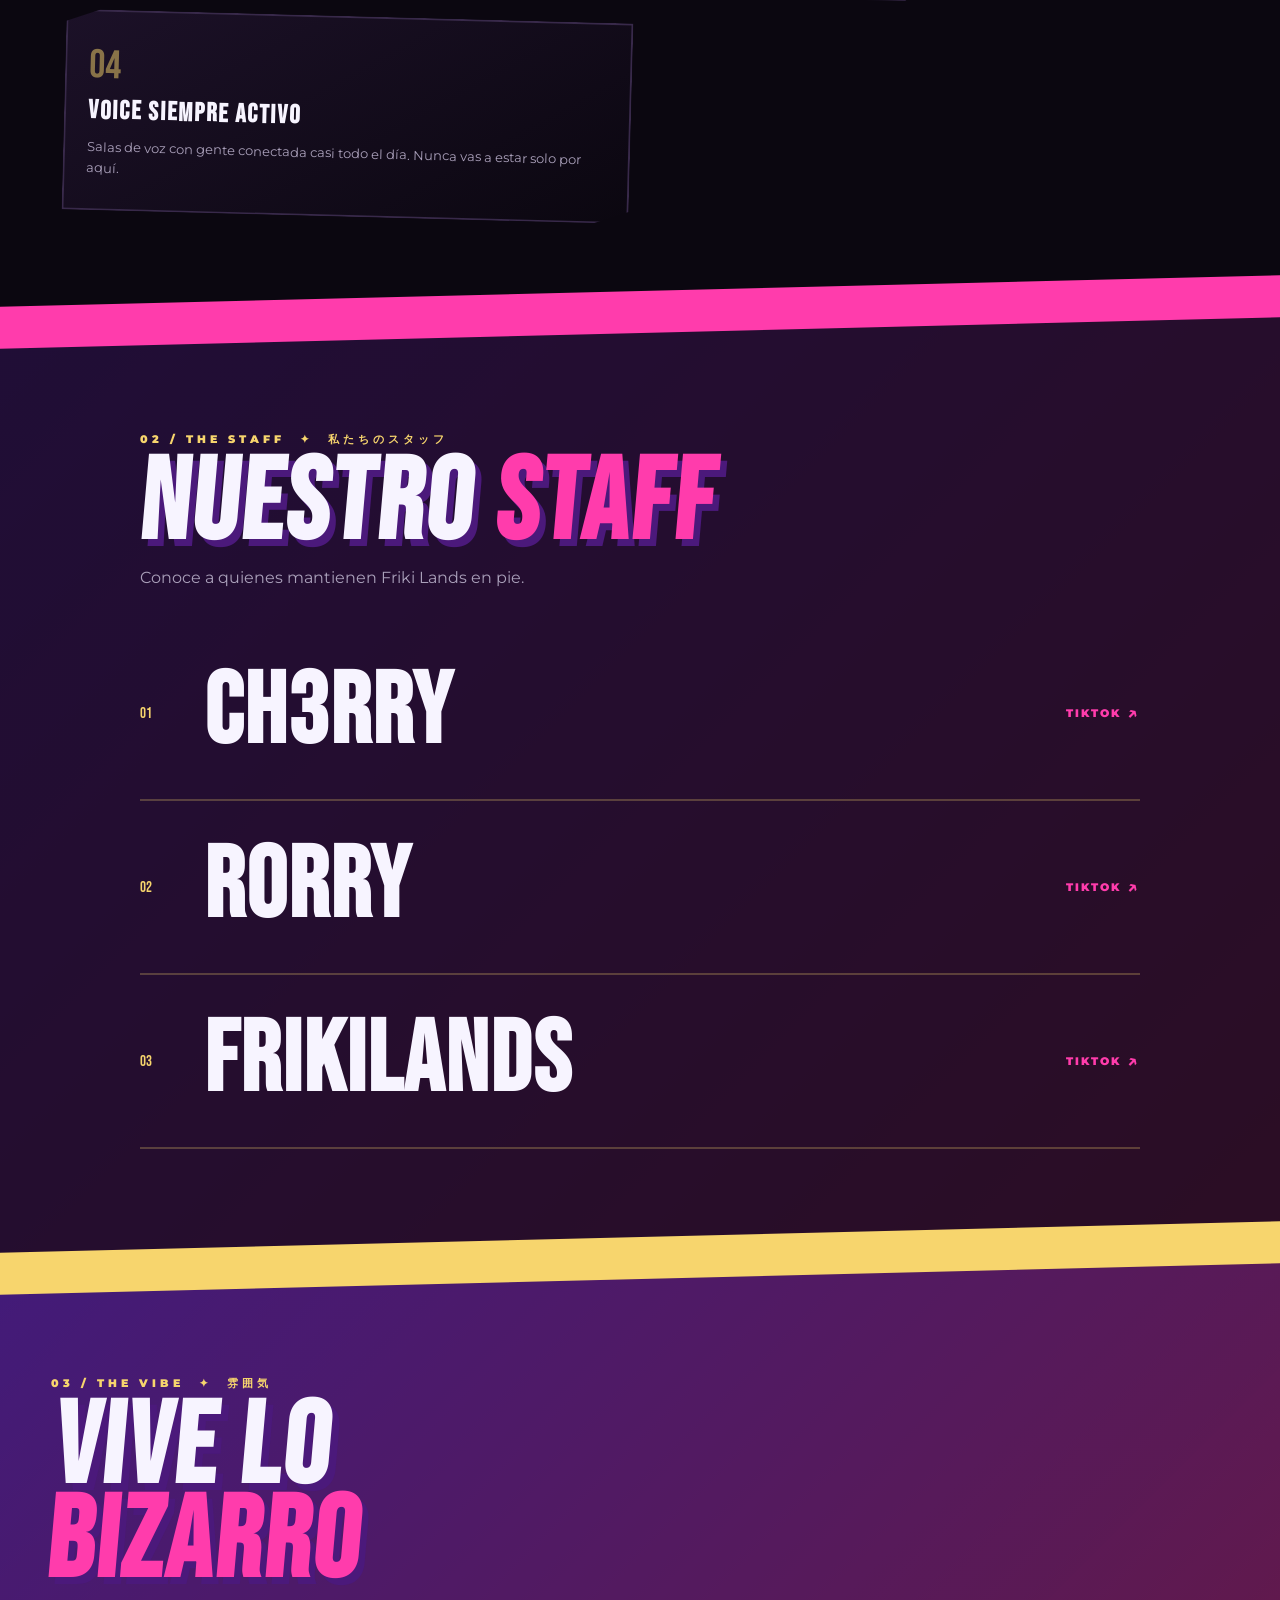
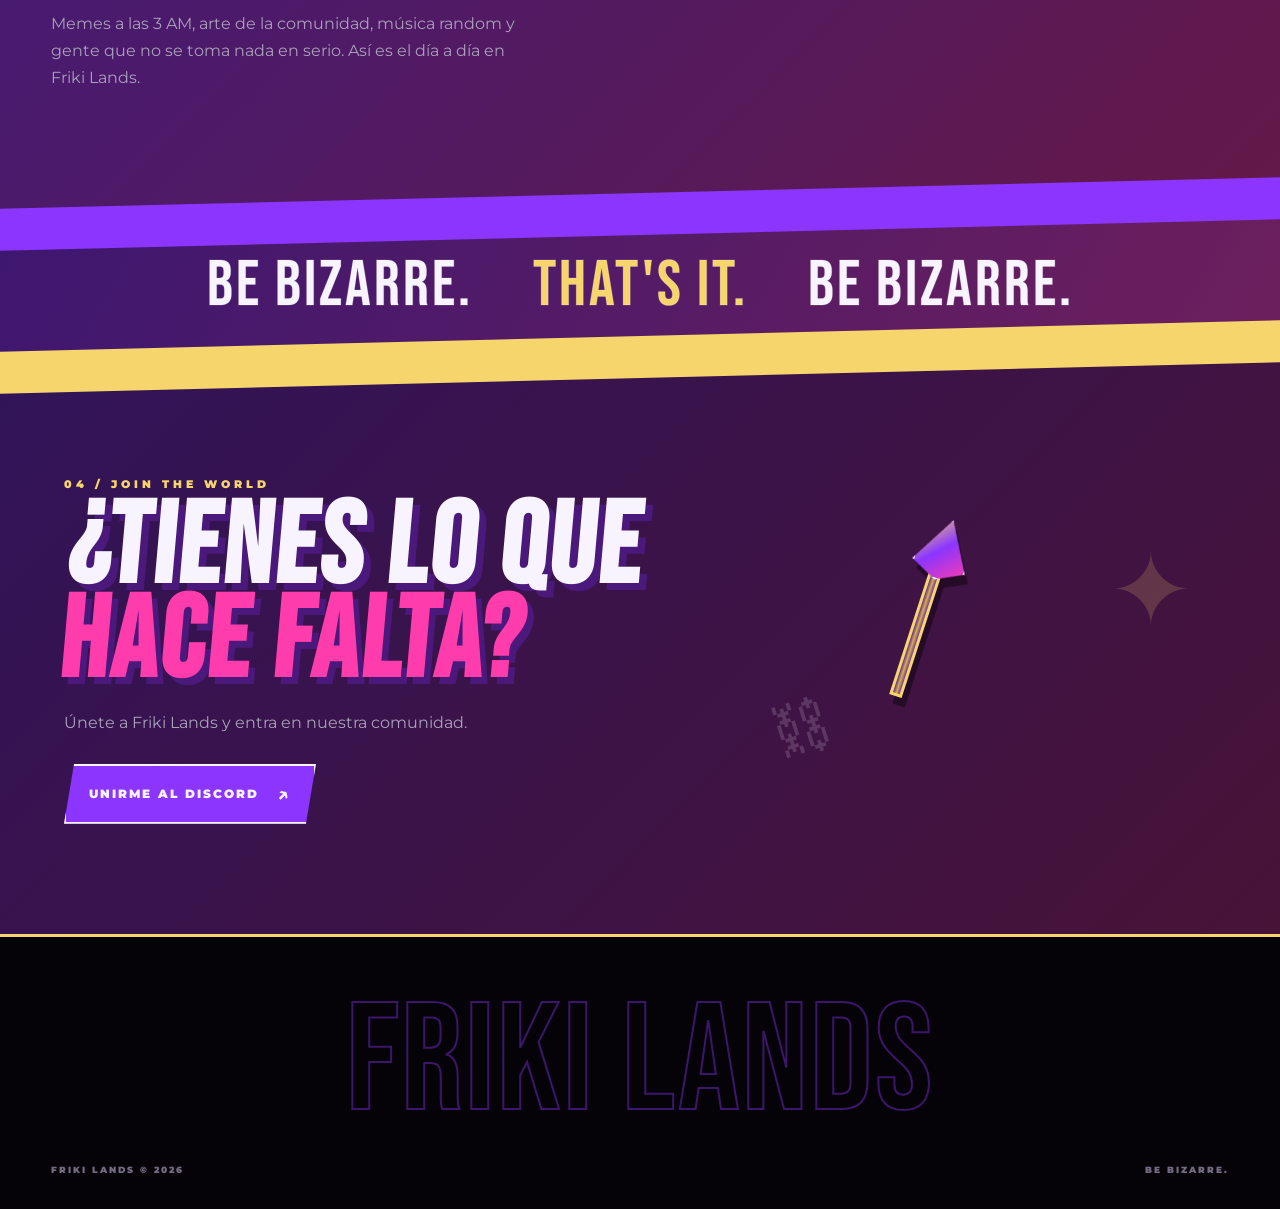
==== commit bc0bcc7e: "Update index.html" ====
--- a/index.html
+++ b/index.html
@@ -3,533 +3,217 @@
 <head>
   <meta charset="UTF-8">
   <meta name="viewport" content="width=device-width, initial-scale=1.0">
-
   <meta name="description" content="Friki Lands — comunidad y servidor de Discord.">
-
   <title>FRIKI LANDS — Bizarre Community</title>
 
-  <!-- FAVICON -->
-  <link rel="icon" href="./favicon-32.png" type="image/png" sizes="32x32">
-
-  <!-- SOCIAL / DISCORD PREVIEW -->
+  <link rel="icon" href="favicon-32.png?v=2" type="image/png" sizes="32x32">
+  <link rel="icon" href="logo.svg?v=2" type="image/svg+xml">
+  <link rel="apple-touch-icon" href="logo.png?v=2">
+
   <meta property="og:title" content="FRIKI LANDS — Bizarre Community">
   <meta property="og:description" content="Un lugar extraño. Una comunidad aún más extraña. Únete a nuestro Discord.">
   <meta property="og:type" content="website">
   <meta property="og:url" content="https://nex47-coder.github.io/friki-lands/">
-  <meta property="og:image" content="https://nex47-coder.github.io/friki-lands/logo.png">
-
+  <meta property="og:image" content="https://nex47-coder.github.io/friki-lands/logo.png?v=2">
   <meta name="theme-color" content="#09060f">
 
-  <link rel="stylesheet" href="./style.css">
+  <link rel="stylesheet" href="style.css">
 </head>
-
 <body>
 
-  <!-- ============ HERO ============ -->
-
+  <!-- ============ HERO (split-screen) ============ -->
   <header class="hero">
-
     <nav>
-
-      <!-- LOGO -->
-      <a class="logo" href="#inicio">
-        <img
-          src="./logo.png"
-          alt="Friki Lands"
-          class="logo-mark"
-        >
-      </a>
-
+      <a class="logo" href="#inicio"><img src="logo.svg?v=2" alt="" class="logo-mark">FRIKI<br><span>LANDS</span></a>
       <div class="nav-links">
         <a href="#staff">STAFF</a>
         <a href="#ambiente">AMBIENTE</a>
         <a href="#discord">DISCORD</a>
       </div>
-
     </nav>
 
-
     <div id="inicio" class="hero-split">
-
       <div class="hero-left">
-
-        <div class="manga-tag">
-          THE BIZARRE COMMUNITY
-        </div>
-
-        <h1>
-          FRIKI<br>
-          <span>LANDS</span>
-        </h1>
-
-        <div class="japanese-strip">
-          奇妙な世界 • UNA COMUNIDAD BIZARRA
-        </div>
-
-        <p class="subtitle">
-          Un lugar extraño. Una comunidad aún más extraña.
-        </p>
-
-        <a class="jojo-button" href="#discord">
-          ENTRAR AL DISCORD <b>→</b>
-        </a>
-
+        <div class="manga-tag">THE BIZARRE COMMUNITY</div>
+        <h1>FRIKI<br><span>LANDS</span></h1>
+        <div class="japanese-strip">奇妙な世界 • UNA COMUNIDAD BIZARRA</div>
+        <p class="subtitle">Un lugar extraño. Una comunidad aún más extraña.</p>
+        <a class="jojo-button" href="#discord">ENTRAR AL DISCORD <b>→</b></a>
         <p class="discord-stats"></p>
-
-      </div>
-
+      </div>
 
       <div class="hero-right">
-
         <div class="duo-photo" aria-hidden="true">
           <div class="duo-img"></div>
           <div class="duo-tint"></div>
           <div class="duo-dark"></div>
         </div>
 
-        <div class="hero-sfx sfx-right">
-          ドドド
-        </div>
-
+        <div class="hero-sfx sfx-right">ドドド</div>
 
         <div class="requiem-arrow" aria-hidden="true">
-
           <div class="arrow-shaft"></div>
           <div class="arrow-head"></div>
           <div class="arrow-orb"></div>
-
-        </div>
-
+        </div>
 
         <div class="stand-discs" aria-hidden="true">
-
-          <div class="disc d1">♢</div>
-          <div class="disc d2">★</div>
-          <div class="disc d3">✦</div>
-          <div class="disc d4">◇</div>
+          <div class="disc d1">♢</div><div class="disc d2">★</div>
+          <div class="disc d3">✦</div><div class="disc d4">◇</div>
           <div class="disc d5">★</div>
-
-        </div>
-
-
-        <div class="speech-bubble">
-          「ESTE LUGAR<br>
-          ES BIZARRO...」
-        </div>
-
-      </div>
-
-    </div>
-
-
-    <div class="hero-bigword" aria-hidden="true">
-      BIZARRE
-    </div>
-
+        </div>
+
+        <div class="speech-bubble">「ESTE LUGAR<br>ES BIZARRO...」</div>
+      </div>
+    </div>
+
+    <div class="hero-bigword" aria-hidden="true">BIZARRE</div>
   </header>
 
-
   <div class="section-divider div-gold"></div>
 
 
   <!-- ============ MARQUEE ============ -->
-
   <div class="marquee" aria-hidden="true">
-
     <div class="marquee-track">
-
-      <span>FRIKI LANDS</span>
-      <i>✦</i>
-
-      <span>BE BIZARRE</span>
-      <i>◇</i>
-
-      <span>THE BIZARRE COMMUNITY</span>
-      <i>★</i>
-
-      <span>ENTRA AL DISCORD</span>
-      <i>✦</i>
-
-      <span>FRIKI LANDS</span>
-      <i>✦</i>
-
-      <span>BE BIZARRE</span>
-      <i>◇</i>
-
-      <span>THE BIZARRE COMMUNITY</span>
-      <i>★</i>
-
-      <span>ENTRA AL DISCORD</span>
-      <i>✦</i>
-
-    </div>
-
+      <span>FRIKI LANDS</span><i>✦</i><span>BE BIZARRE</span><i>◇</i>
+      <span>THE BIZARRE COMMUNITY</span><i>★</i><span>ENTRA AL DISCORD</span><i>✦</i>
+      <span>FRIKI LANDS</span><i>✦</i><span>BE BIZARRE</span><i>◇</i>
+      <span>THE BIZARRE COMMUNITY</span><i>★</i><span>ENTRA AL DISCORD</span><i>✦</i>
+    </div>
   </div>
 
-
   <div class="section-divider div-purple"></div>
 
-
   <!-- ============ FEATURES ============ -->
-
   <section id="features" class="section features-section">
-
-    <p class="section-label">
-      01 / WHAT'S INSIDE　✦　中身
-    </p>
-
-    <h2>
-      QUÉ<br>
-      <span>ENCONTRARÁS</span>
-    </h2>
-
-    <p class="section-text">
-      Esto es solo un vistazo — edítalo con lo que de verdad tenga tu server.
-    </p>
-
+    <p class="section-label">01 / WHAT'S INSIDE　✦　中身</p>
+    <h2>QUÉ<br><span>ENCONTRARÁS</span></h2>
+    <p class="section-text">Esto es solo un vistazo — edítalo con lo que de verdad tenga tu server.</p>
 
     <div class="features-grid">
-
       <div class="feature-card fc1 fc-big">
-
-        <span class="feature-number">
-          01
-        </span>
-
-        <h3>
-          MEMES 24/7
-        </h3>
-
-        <p>
-          Contenido random a cualquier hora, sin descanso.
-          El canal que nunca duerme.
-        </p>
-
-      </div>
-
-
+        <span class="feature-number">01</span>
+        <h3>MEMES 24/7</h3>
+        <p>Contenido random a cualquier hora, sin descanso. El canal que nunca duerme.</p>
+      </div>
       <div class="feature-card fc2">
-
-        <span class="feature-number">
-          02
-        </span>
-
-        <h3>
-          ARTE Y FANART
-        </h3>
-
-        <p>
-          Comparte tus dibujos, ediciones y fanarts.
-        </p>
-
-      </div>
-
-
+        <span class="feature-number">02</span>
+        <h3>ARTE Y FANART</h3>
+        <p>Comparte tus dibujos, ediciones y fanarts.</p>
+      </div>
       <div class="feature-card fc3">
-
-        <span class="feature-number">
-          03
-        </span>
-
-        <h3>
-          EVENTOS
-        </h3>
-
-        <p>
-          Sorteos, torneos y actividades para todos.
-        </p>
-
-      </div>
-
-
+        <span class="feature-number">03</span>
+        <h3>EVENTOS</h3>
+        <p>Sorteos, torneos y actividades para todos.</p>
+      </div>
       <div class="feature-card fc4 fc-big">
-
-        <span class="feature-number">
-          04
-        </span>
-
-        <h3>
-          VOICE SIEMPRE ACTIVO
-        </h3>
-
-        <p>
-          Salas de voz con gente conectada casi todo el día.
-          Nunca vas a estar solo por aquí.
-        </p>
-
-      </div>
-
-    </div>
-
-  </section>
-
+        <span class="feature-number">04</span>
+        <h3>VOICE SIEMPRE ACTIVO</h3>
+        <p>Salas de voz con gente conectada casi todo el día. Nunca vas a estar solo por aquí.</p>
+      </div>
+    </div>
+  </section>
 
   <div class="section-divider div-pink"></div>
 
-
   <!-- ============ STAFF ============ -->
-
   <section id="staff" class="staff-section">
-
     <div class="duo-photo" aria-hidden="true">
-
       <div class="duo-img"></div>
       <div class="duo-tint"></div>
       <div class="duo-dark"></div>
-
-    </div>
-
+    </div>
 
     <div class="staff-inner">
-
-      <p class="section-label">
-        02 / THE STAFF　✦　私たちのスタッフ
-      </p>
-
-      <h2>
-        NUESTRO <span>STAFF</span>
-      </h2>
-
-      <p class="section-text">
-        Conoce a quienes mantienen Friki Lands en pie.
-      </p>
-
+      <p class="section-label">02 / THE STAFF　✦　私たちのスタッフ</p>
+      <h2>NUESTRO <span>STAFF</span></h2>
+      <p class="section-text">Conoce a quienes mantienen Friki Lands en pie.</p>
 
       <div class="staff-list">
-
-
-        <a
-          class="staff-row"
-          href="https://www.tiktok.com/@t0mate.ch3rry?_r=1&_t=ZN-99SaPLfQAy6"
-          target="_blank"
-          rel="noopener noreferrer"
-        >
-
-          <span class="row-number">
-            01
-          </span>
-
-          <strong>
-            CH3RRY
-          </strong>
-
-          <small>
-            TIKTOK <b>↗</b>
-          </small>
-
+        <a class="staff-row" href="https://www.tiktok.com/@t0mate.ch3rry?_r=1&_t=ZN-99SaPLfQAy6"
+           target="_blank" rel="noopener noreferrer">
+          <span class="row-number">01</span>
+          <strong>CH3RRY</strong>
+          <small>TIKTOK <b>↗</b></small>
         </a>
-
-
-        <a
-          class="staff-row"
-          href="https://www.tiktok.com/@rorrr._01?_r=1&_t=ZN-99SaQRXqI9H"
-          target="_blank"
-          rel="noopener noreferrer"
-        >
-
-          <span class="row-number">
-            02
-          </span>
-
-          <strong>
-            RORRY
-          </strong>
-
-          <small>
-            TIKTOK <b>↗</b>
-          </small>
-
+        <a class="staff-row" href="https://www.tiktok.com/@rorrr._01?_r=1&_t=ZN-99SaQRXqI9H"
+           target="_blank" rel="noopener noreferrer">
+          <span class="row-number">02</span>
+          <strong>RORRY</strong>
+          <small>TIKTOK <b>↗</b></small>
         </a>
-
-
-        <a
-          class="staff-row"
-          href="https://www.tiktok.com/@friki.lands?_r=1&_t=ZN-99SaR3W61zS"
-          target="_blank"
-          rel="noopener noreferrer"
-        >
-
-          <span class="row-number">
-            03
-          </span>
-
-          <strong>
-            FRIKILANDS
-          </strong>
-
-          <small>
-            TIKTOK <b>↗</b>
-          </small>
-
+        <a class="staff-row" href="https://www.tiktok.com/@friki.lands?_r=1&_t=ZN-99SaR3W61zS"
+           target="_blank" rel="noopener noreferrer">
+          <span class="row-number">03</span>
+          <strong>FRIKILANDS</strong>
+          <small>TIKTOK <b>↗</b></small>
         </a>
-
-      </div>
-
-    </div>
-
-  </section>
-
+      </div>
+    </div>
+  </section>
 
   <div class="section-divider div-gold"></div>
 
-
   <!-- ============ AMBIENTE ============ -->
-
   <section id="ambiente" class="ambience-banner">
-
     <div class="duo-photo" aria-hidden="true">
-
       <div class="duo-img"></div>
       <div class="duo-tint"></div>
       <div class="duo-dark"></div>
-
-    </div>
-
-
+    </div>
     <div class="ambience-content">
-
-      <p class="section-label">
-        03 / THE VIBE　✦　雰囲気
-      </p>
-
-      <h2>
-        VIVE LO<br>
-        <span>BIZARRO</span>
-      </h2>
-
-      <p class="ambience-text">
-        Memes a las 3 AM, arte de la comunidad,
-        música random y gente que no se toma nada en serio.
-        Así es el día a día en Friki Lands.
-      </p>
-
-    </div>
-
-  </section>
-
+      <p class="section-label">03 / THE VIBE　✦　雰囲気</p>
+      <h2>VIVE LO<br><span>BIZARRO</span></h2>
+      <p class="ambience-text">Memes a las 3 AM, arte de la comunidad, música random y gente que no se toma nada en serio. Así es el día a día en Friki Lands.</p>
+    </div>
+  </section>
 
   <div class="section-divider div-purple"></div>
 
-
-  <!-- ============ QUOTE ============ -->
-
   <div class="pull-quote">
-
-    <span>
-      BE BIZARRE.
-    </span>
-
-    <span>
-      THAT'S IT.
-    </span>
-
-    <span>
-      BE BIZARRE.
-    </span>
-
+    <span>BE BIZARRE.</span><span>THAT'S IT.</span><span>BE BIZARRE.</span>
   </div>
 
-
   <div class="section-divider div-gold"></div>
 
-
   <!-- ============ DISCORD CTA ============ -->
-
   <section id="discord" class="discord-section">
-
     <div class="duo-photo" aria-hidden="true">
-
       <div class="duo-img"></div>
       <div class="duo-tint"></div>
       <div class="duo-dark"></div>
-
-    </div>
-
+    </div>
 
     <div class="discord-grid">
-
-
       <div class="discord-copy">
-
-        <p class="section-label">
-          04 / JOIN THE WORLD
-        </p>
-
-        <h2>
-          ¿TIENES LO QUE<br>
-          <span>HACE FALTA?</span>
-        </h2>
-
-        <p>
-          Únete a Friki Lands y entra en nuestra comunidad.
-        </p>
-
-
-        <a
-          class="jojo-button"
-          href="https://discord.gg/bZRkCKvanz"
-          target="_blank"
-          rel="noopener noreferrer"
-        >
-          UNIRME AL DISCORD <b>↗</b>
-        </a>
-
-
+        <p class="section-label">04 / JOIN THE WORLD</p>
+        <h2>¿TIENES LO QUE<br><span>HACE FALTA?</span></h2>
+        <p>Únete a Friki Lands y entra en nuestra comunidad.</p>
+        <a class="jojo-button" href="https://discord.gg/bZRkCKvanz"
+           target="_blank" rel="noopener noreferrer">UNIRME AL DISCORD <b>↗</b></a>
         <p class="discord-stats"></p>
-
-      </div>
-
+      </div>
 
       <div class="discord-side" aria-hidden="true">
-
         <div class="mini-arrow">
-
           <div class="arrow-shaft"></div>
           <div class="arrow-head"></div>
-
-        </div>
-
-        <div class="disc-decoration">
-          ✦
-        </div>
-
-        <div class="chain-decoration">
-          ⛓
-        </div>
-
-      </div>
-
-
-    </div>
-
-  </section>
-
-
-  <!-- ============ FOOTER ============ -->
+        </div>
+        <div class="disc-decoration">✦</div>
+        <div class="chain-decoration">⛓</div>
+      </div>
+    </div>
+  </section>
 
   <footer>
-
-    <div class="footer-word" aria-hidden="true">
-      FRIKI LANDS
-    </div>
-
-
+    <div class="footer-word" aria-hidden="true">FRIKI LANDS</div>
     <div class="footer-bottom">
-
-      <span>
-        FRIKI LANDS © 2026
-      </span>
-
-      <span>
-        BE BIZARRE.
-      </span>
-
-    </div>
-
+      <span>FRIKI LANDS © 2026</span>
+      <span>BE BIZARRE.</span>
+    </div>
   </footer>
 
-
-  <script src="./script.js"></script>
-
+  <script src="script.js"></script>
 </body>
 </html>
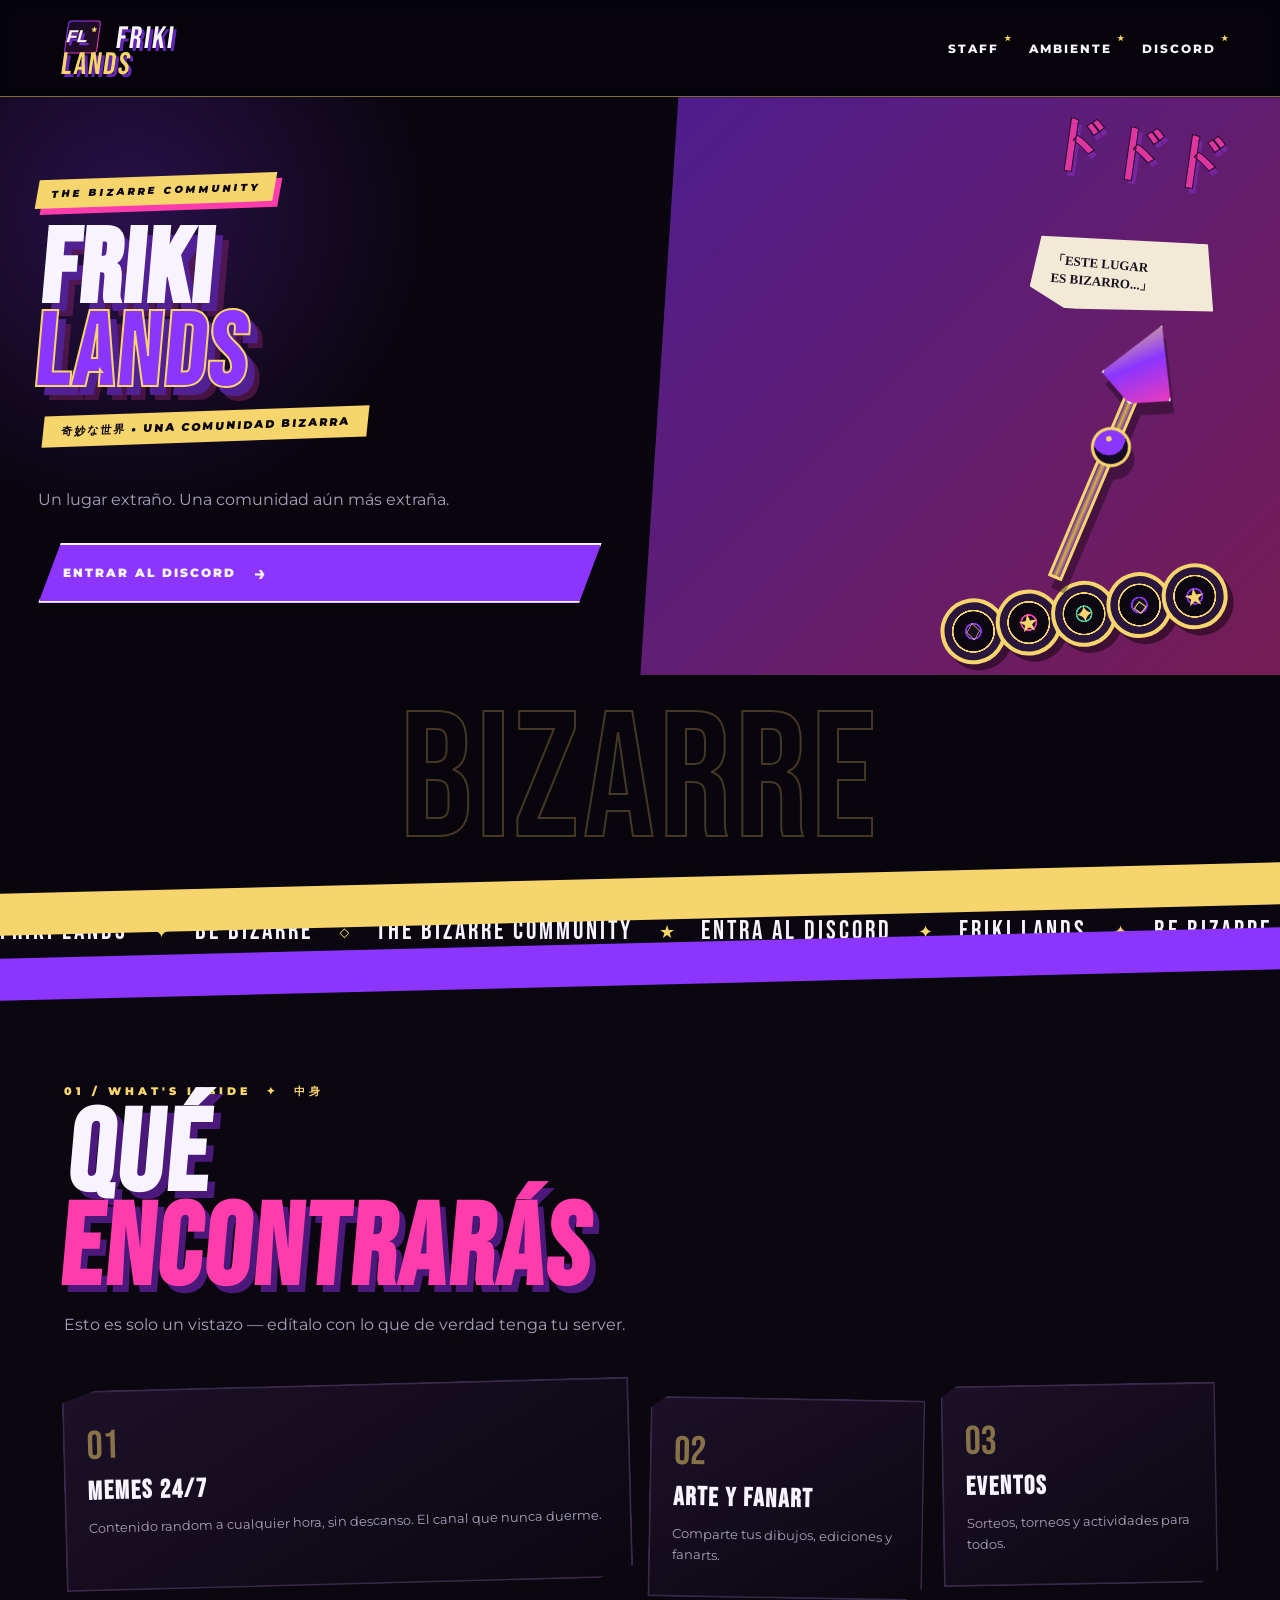
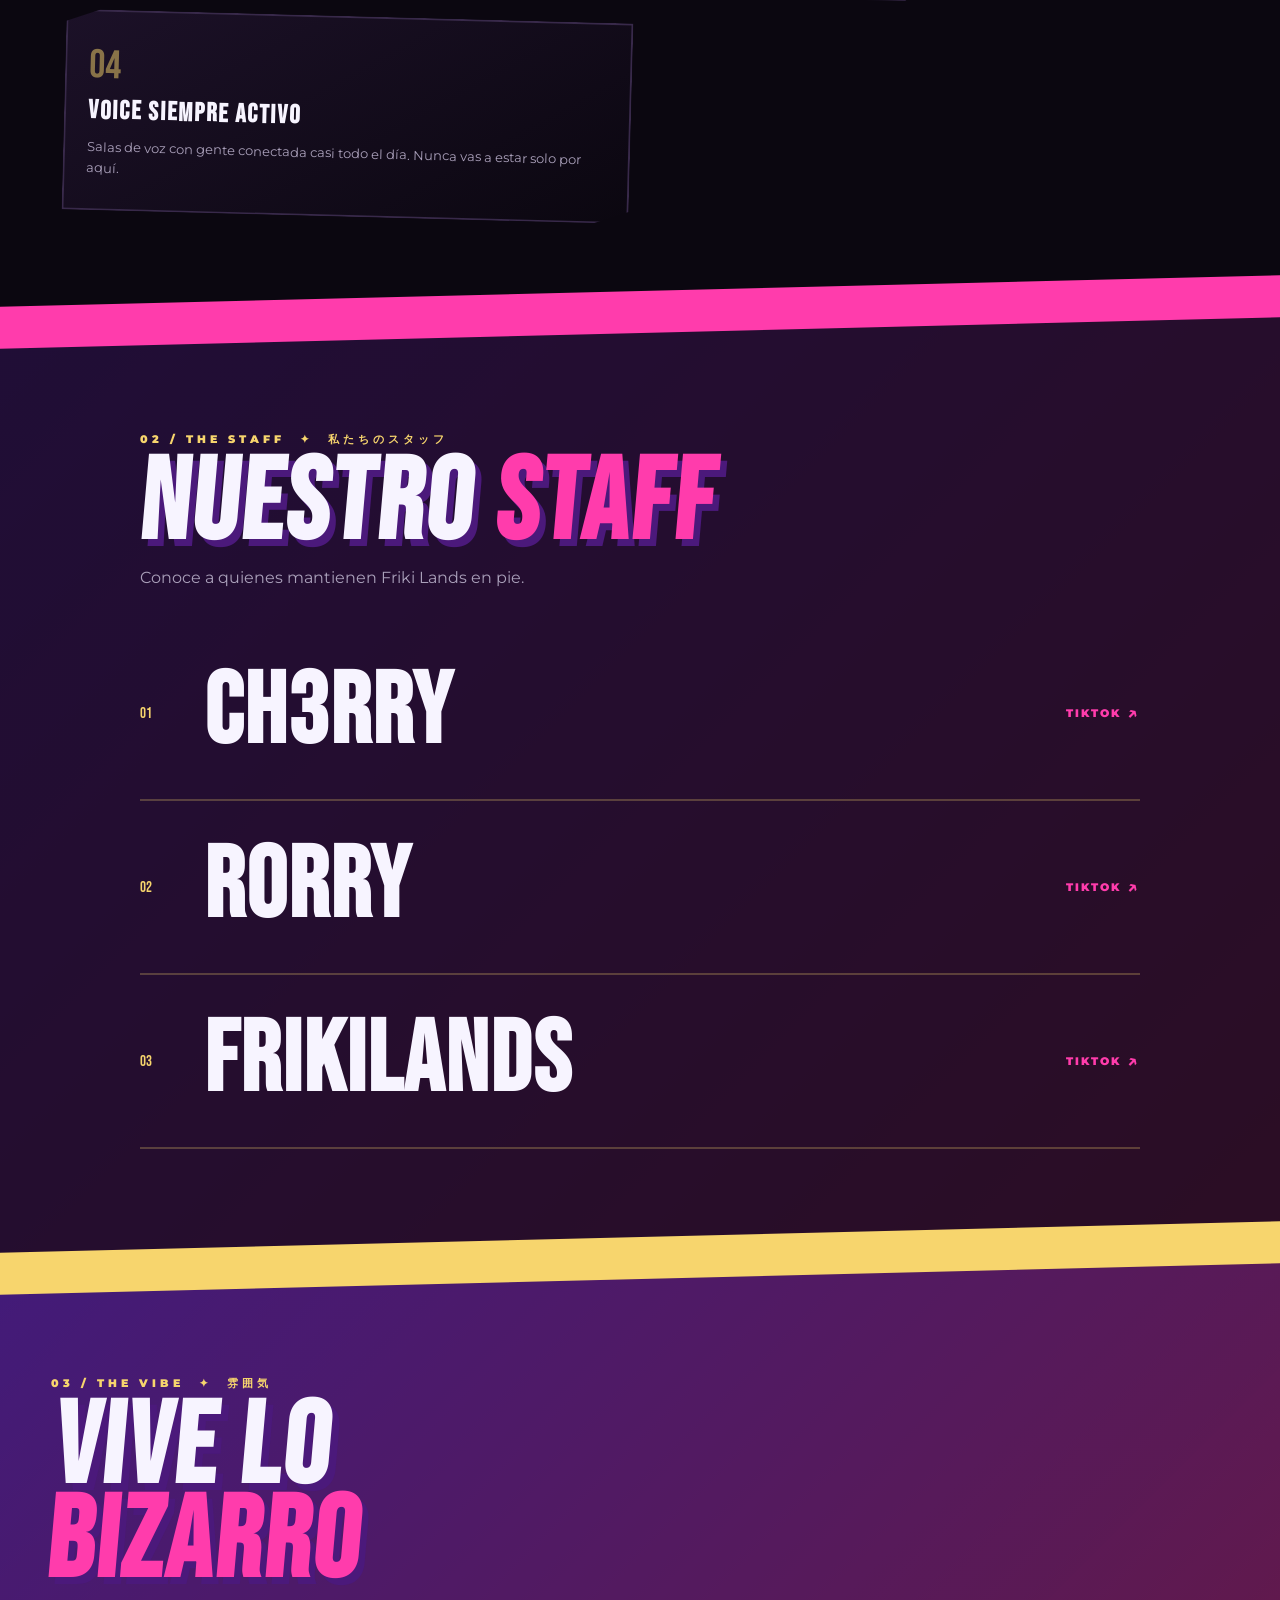
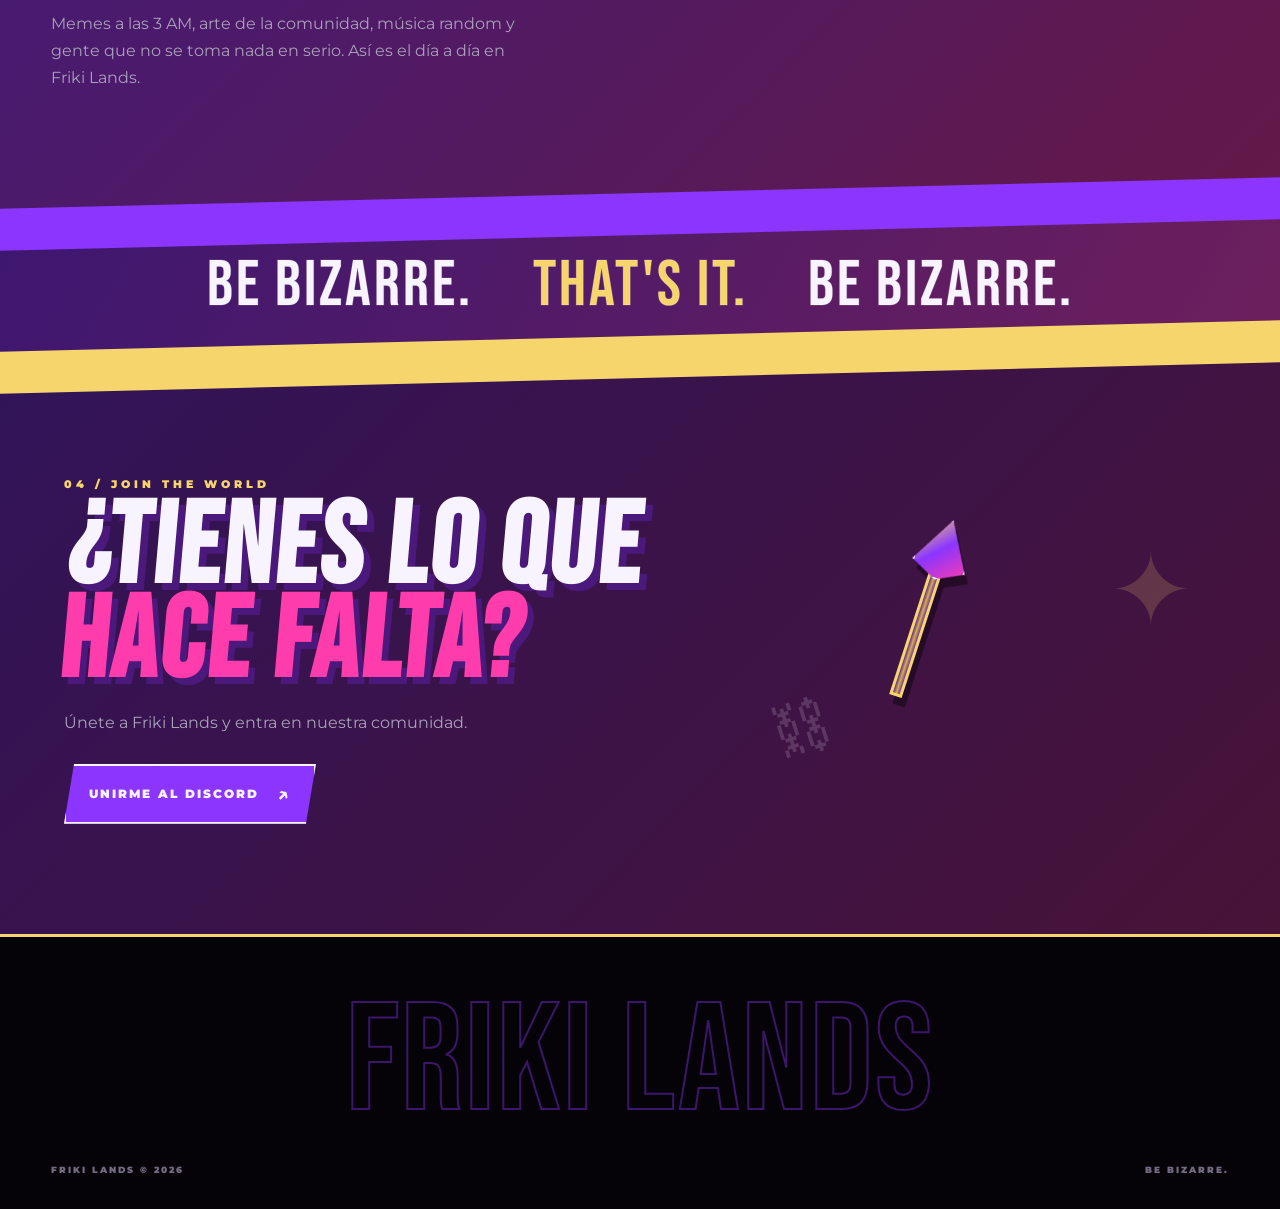
==== commit 943cfee8: "Update index.html" ====
--- a/index.html
+++ b/index.html
@@ -6,9 +6,8 @@
   <meta name="description" content="Friki Lands — comunidad y servidor de Discord.">
   <title>FRIKI LANDS — Bizarre Community</title>
 
-  <link rel="icon" href="favicon-32.png?v=2" type="image/png" sizes="32x32">
-  <link rel="icon" href="logo.svg?v=2" type="image/svg+xml">
-  <link rel="apple-touch-icon" href="logo.png?v=2">
+  <link rel="icon" href="favicon-32.png" type="image/png" sizes="32x32">
+  <link rel="icon" href="logo.svg" type="image/svg+xml">
 
   <meta property="og:title" content="FRIKI LANDS — Bizarre Community">
   <meta property="og:description" content="Un lugar extraño. Una comunidad aún más extraña. Únete a nuestro Discord.">
@@ -24,7 +23,23 @@
   <!-- ============ HERO (split-screen) ============ -->
   <header class="hero">
     <nav>
-      <a class="logo" href="#inicio"><img src="logo.svg?v=2" alt="" class="logo-mark">FRIKI<br><span>LANDS</span></a>
+      <a class="logo" href="#inicio">
+        <svg class="logo-mark" viewBox="0 0 200 200" xmlns="http://www.w3.org/2000/svg" aria-hidden="true">
+          <defs>
+            <linearGradient id="logoGrad" x1="0%" y1="0%" x2="100%" y2="100%">
+              <stop offset="0%" stop-color="#8b35ff"/>
+              <stop offset="100%" stop-color="#ff3cac"/>
+            </linearGradient>
+          </defs>
+          <rect x="6" y="6" width="188" height="188" rx="18" fill="#09060f" stroke="url(#logoGrad)" stroke-width="6"/>
+          <rect x="6" y="6" width="188" height="188" rx="18" fill="url(#logoGrad)" opacity="0.12"/>
+          <text x="100" y="128" text-anchor="middle" font-family="Arial, sans-serif" font-weight="900"
+                font-size="100" fill="#f7f4ff" stroke="#f7d56d" stroke-width="2" paint-order="stroke"
+                transform="skewX(-8) translate(-16 0)">FL</text>
+          <polygon points="163,38 168,50 180,52 171,60 173,72 163,66 153,72 155,60 146,52 158,50" fill="#f7d56d"/>
+        </svg>
+        FRIKI<br><span>LANDS</span>
+      </a>
       <div class="nav-links">
         <a href="#staff">STAFF</a>
         <a href="#ambiente">AMBIENTE</a>
